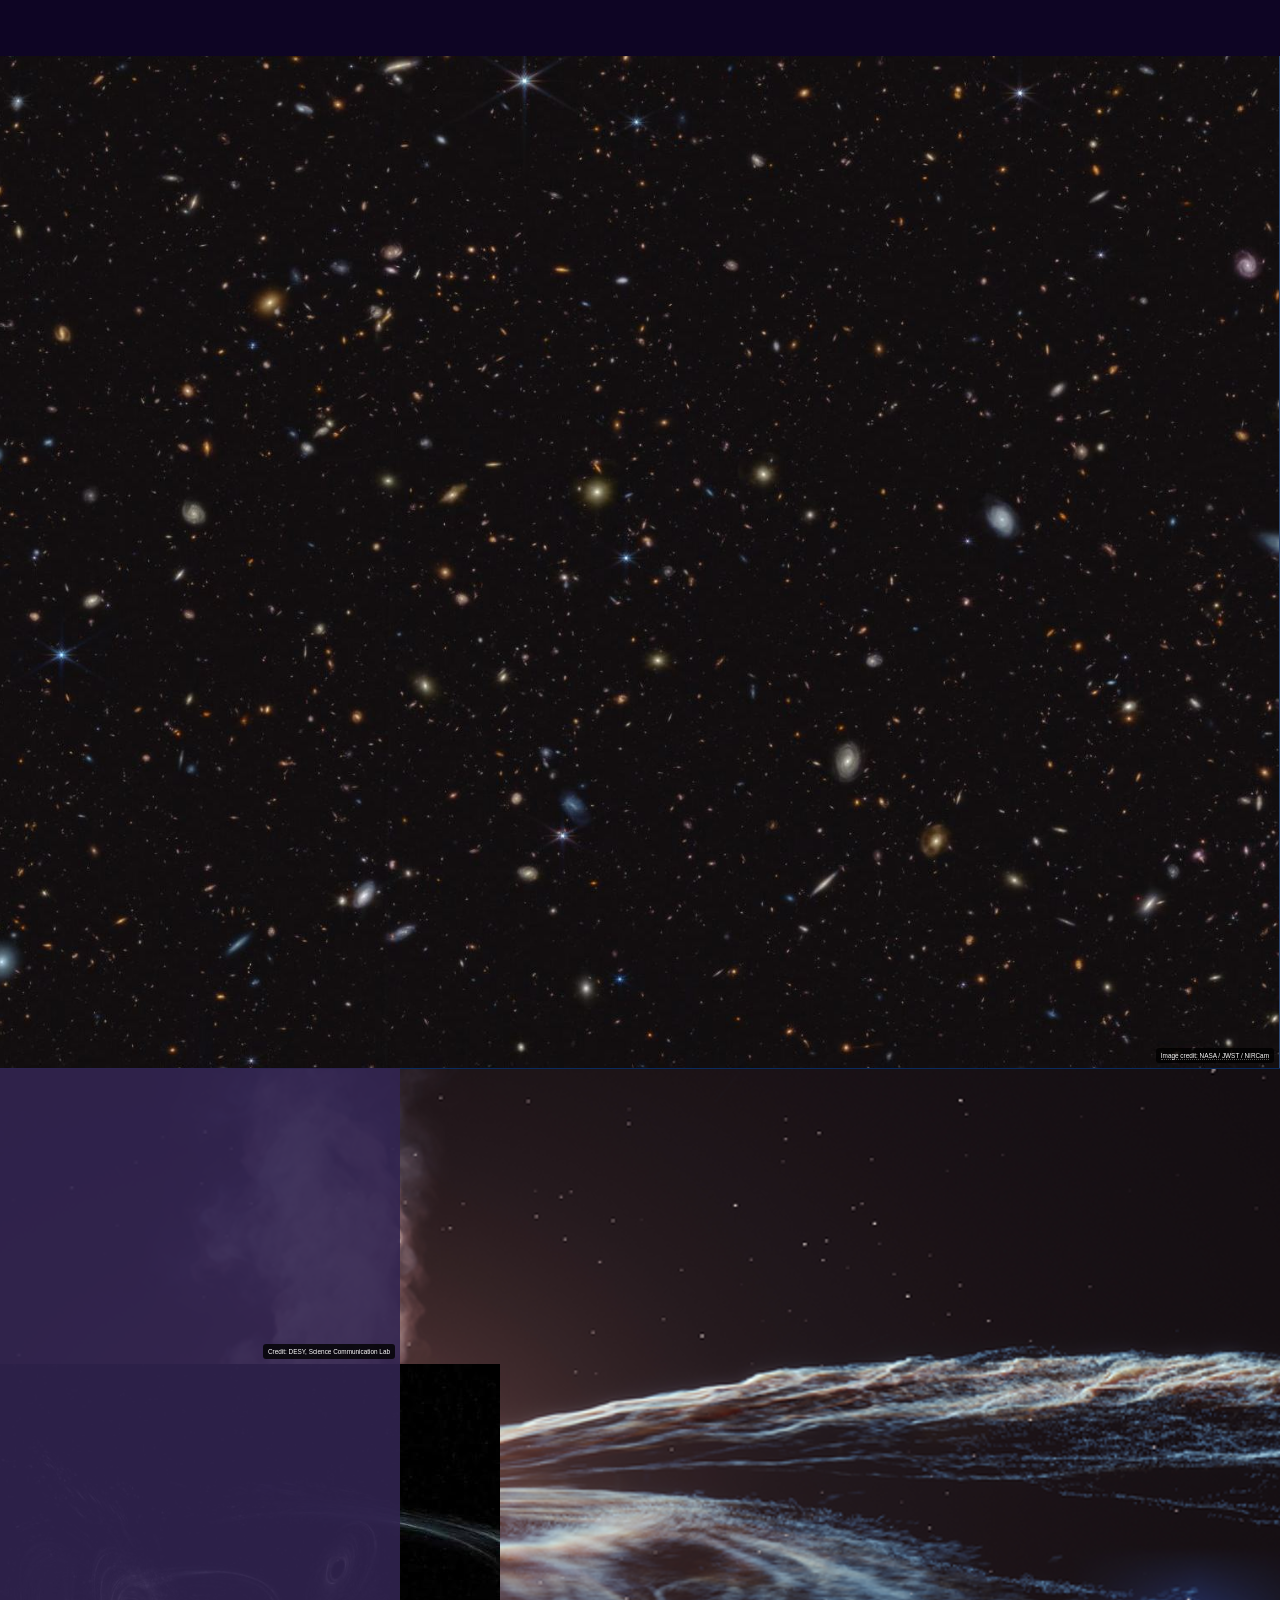
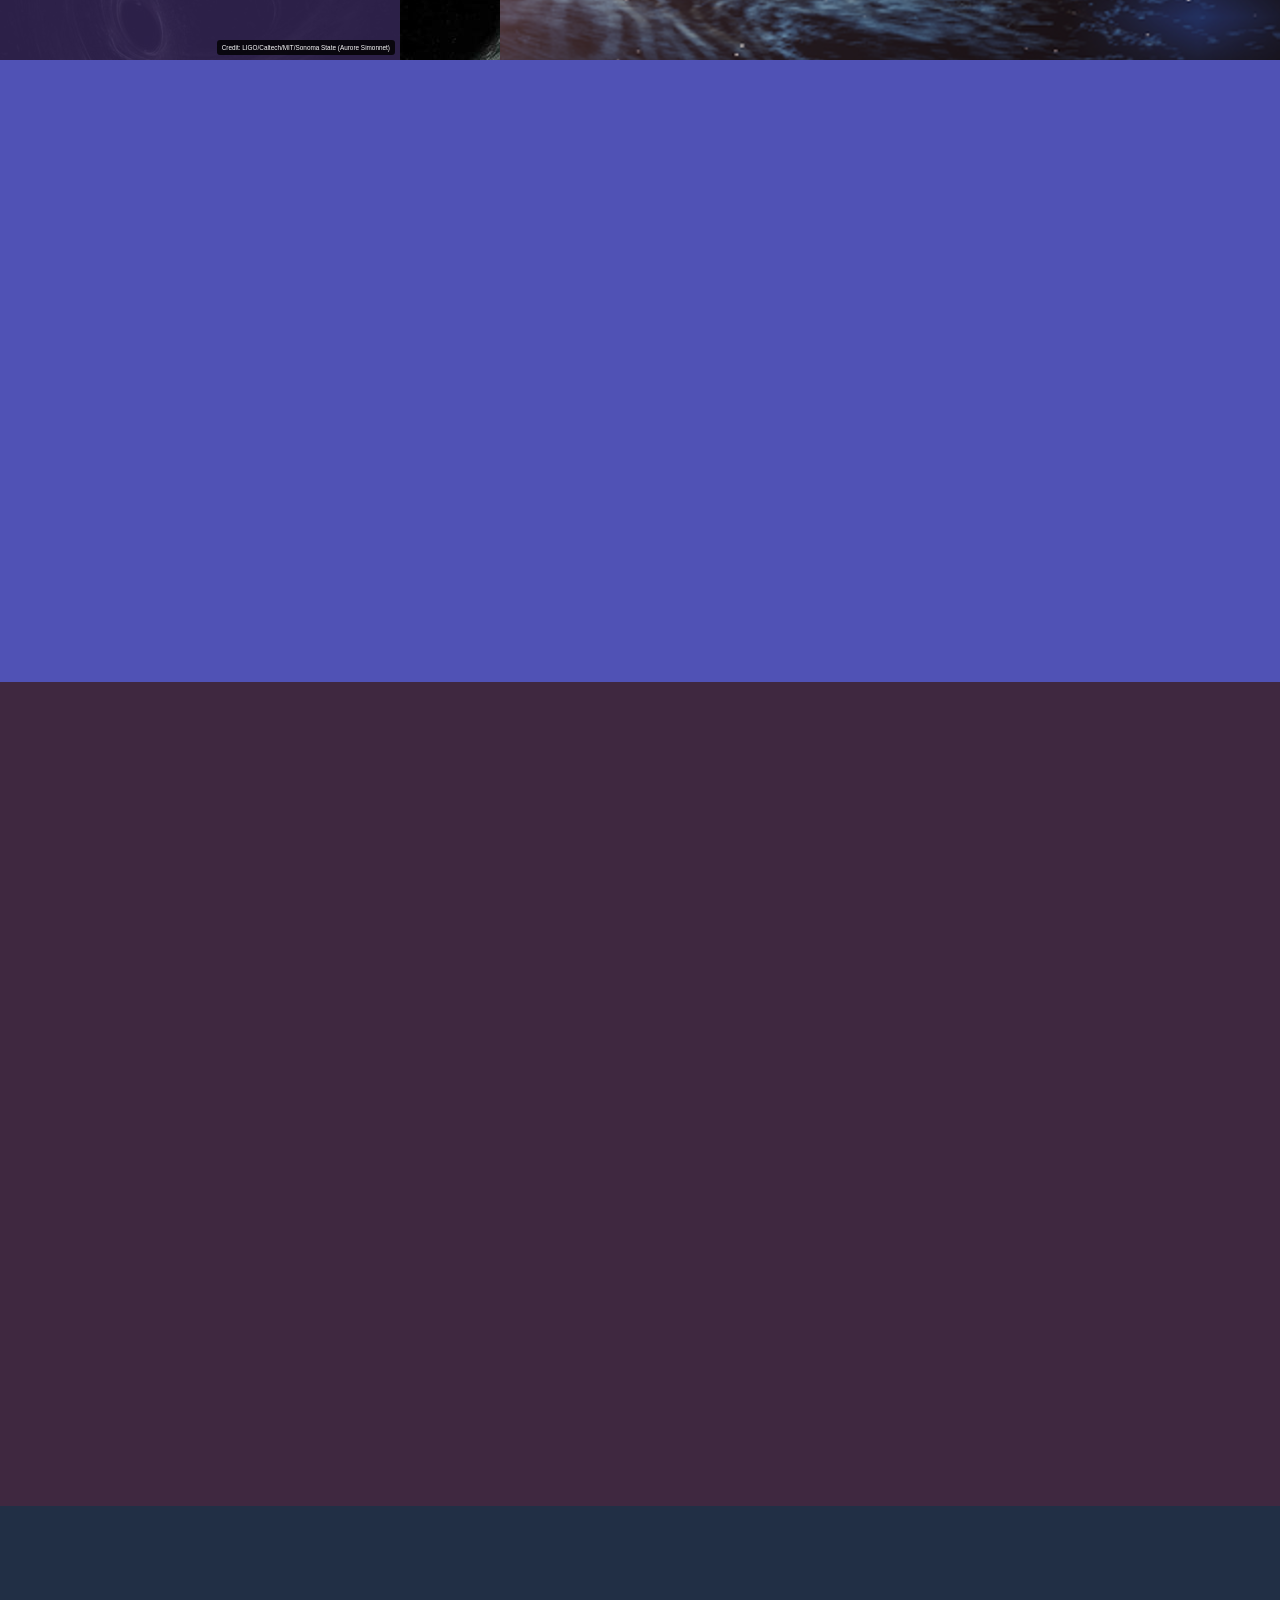
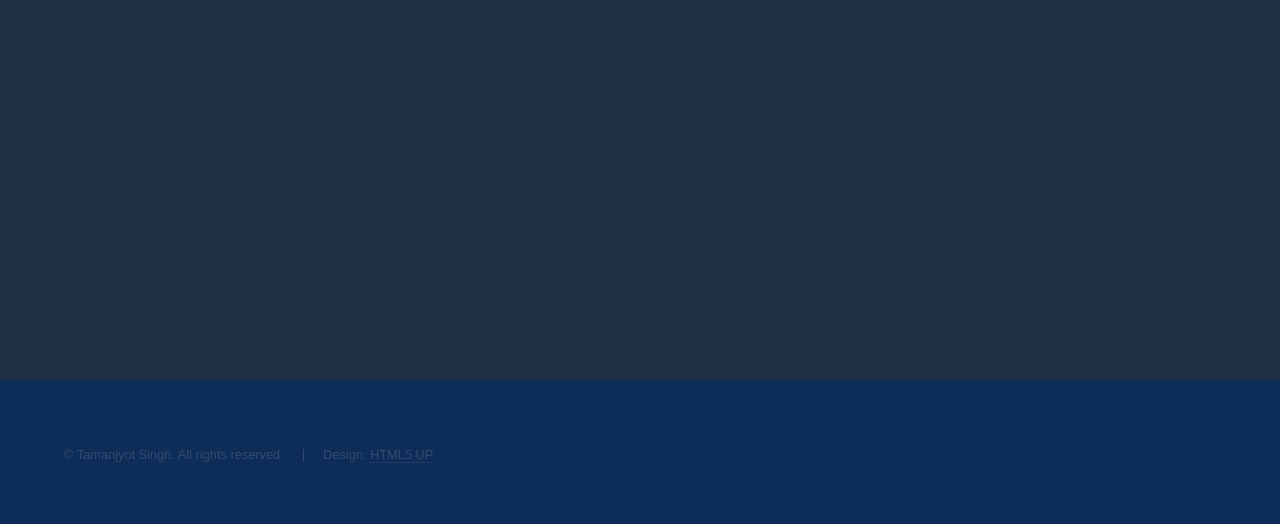
==== index.html @ 4a5d0640 "Added JHU info" ====
<!DOCTYPE HTML>
<!--
	Hyperspace by HTML5 UP
	html5up.net | @ajlkn
	Free for personal and commercial use under the CCA 3.0 license (html5up.net/license)
-->
<html>
	<head>
		<title>Tamanjyot Singh</title>
		<link rel="icon" href="images/logos/jwst_hourglass.jpg" type="image/x-icon">
		<meta charset="utf-8" />
		<meta name="viewport" content="width=device-width, initial-scale=1, user-scalable=no" />
		<meta name="keywords" content="Tamanjyot Singh, astrophysics, gravitational waves, black holes, precession, tidal disruption events, TDEs, CV, talks, contact" />
		<link rel="stylesheet" href="assets/css/main.css" />
		<noscript><link rel="stylesheet" href="assets/css/noscript.css" /></noscript>
	</head>
	<body class="is-preload">

		<!-- Sidebar -->
			<section id="sidebar">
				<div class="inner">
					<nav>
						<ul>
							<li><a href="#intro">Home</a></li>
							<li><a href="#one">Research</a></li>
							<li><a href="#two">CV</a></li>
							<li><a href="#three">Talks</a></li>
							<li><a href="#four">Contact</a></li>
						</ul>
					</nav>
				</div>
			</section>

		<!-- Wrapper -->
			<div id="wrapper">

				<!-- Intro -->
				<div class="split style1">
					<section id="intro" class="wrapper style1 fullscreen fade-up" style="flex: 1;">
						<div class="credit"><a href="https://science.nasa.gov/asset/webb/jwst-advanced-deep-extragalactic-survey-nircam-image/" target="_blank"> Image credit: NASA / JWST / NIRCam</a> </div>
						<div class="inner">
							<a href="#" class="image"><img src="images/profile/Profile_pic_1_OU.png" alt="Smiling face right here! :)" data-position="right" style="width: 250px;"/></a>
							<h1>Tamanjyot Singh</h1>
							<p align="justify">
								<br> 
								Hi! I am a postdoctoral fellow at the Johns Hopkins University working with Prof. Emanuele Berti. I graduated with a PhD in Physics from <a href="https://physics.utdallas.edu/">The University of Texas at Dallas</a>, where I worked with <a href="https://profiles.utdallas.edu/kesden"> Dr. Michael Kesden</a>.
								<br/>


								<br>
								My primary research interests lie in understanding the observational imprints of the spin of the black holes on various astrophysical phenomenas. I focussed on tidal disruption events by spinning supermassive black holes and precessional (and nutational) effects on gravitational wave signals from binary black holes in my graduate research.
								<br/>
								<br>
								<!-- I organize and host weekly meetings for the DFW astro journal club (a joint effort between UT Dallas, University of North Texas, and UT Arlington). We present/talk about our research interests and recent papers. Feel free to ask me about my research or the journal club, I would be happy to help! You can find my contact information below.--> 
								Interested in collaboration, outreach, or just chatting about black holes? Feel free to reach out! You can find my contact and research information below.
								<br />

								<br>
								When I am not working, I enjoy playing basketball, reading and writing punjabi poetry, and dancing (mostly bhangra!).
								<br />
							</p>
							<li><a href="#one" class="button scrolly">Learn more</a></li>
						</div>
					</section>
				</div>

				<!-- One -->
					<section id="one" class="wrapper style1 spotlights">
						<section>
							<a href="TDE_inc.html" class="image"><img src="images/TDEs/TDE_illus2.png" alt="Star getting disrupted by a SMBH right here! :)" data-position="top center" />
								<div style="position: absolute; bottom: 5px; right: 5px; background: rgba(0,0,0,0.8); color: white; padding: 2px 5px; font-size: 0.4em; border-radius: 3px;">
                                    Credit: DESY, Science Communication Lab
                                </div>
							</a>
							<div class="content">
								<div class="inner">
									<h2>Tidal disruption events</h2>
									<p align="justify"> Spin and inclination effects on tidal disruption of a star by a supermassive black hole.</p>
									<ul class="actions">
										<li><a href="TDE_inc.html" class="button">Learn more</a></li>
									</ul>
								</div>
							</div>
						</section>
						<section>
							<a href="Precession_GWs.html" class="image"><img src="images/BBHs/BBH_Dance_1.jpg" alt="Precession of binary black holes: A dance! :)" data-position="center center" />
							<div style="position: absolute; bottom: 5px; right: 5px; background: rgba(0,0,0,0.8); color: white; padding: 2px 5px; font-size: 0.4em; border-radius: 3px;">
									Credit: LIGO/Caltech/MIT/Sonoma State (Aurore Simonnet)
								</div>
							</a>
							<div class="content">
								<div class="inner">
									<h2>Spin precession in gravitational waves</h2>
									<p align="justify"> Effects of spin dynamics of the binary on gravitational wave signals that are observed by the LVK network.</p>
									<ul class="actions">
										<li><a href="Precession_GWs.html" class="button">Learn more</a></li>
									</ul>
								</div>
							</div>
						</section>
						<!--
						<section>
							<a href="#" class="image"><img src="images/EMRIs/LISA_EMRIs.jpg" alt="Smiling face right here! :)" data-position="25% 25%" /></a>
							<div class="content">
								<div class="inner">
									<h2>Extreme mass ratio inspirals (EMRIs)</h2>
									<p align="justify">Spin, inclination, and eccentricity interplay on the GW signals from a stellar mass compact object inspiralling towards a supermassive black hole. </p>
									<ul class="actions">
										<li><a href="EMRIs.html" class="button">Learn more</a></li>
									</ul>
								</div>
							</div>
						</section>
						-->
					</section>

				<!-- Two -->
					<section id="two" class="wrapper style2 fade-up">
						<div class="inner">
							<div class="style4">
								<section>
									<ul class="contact">	
										<li>
										<a href="doc/taman_CV.pdf"> <b>Latest Curriculum Vitae</b></a>
										</li>
										<br>
										<h2>Publications</h2> (Find the list on <a href="https://arxiv.org/search/gr-qc?query=Singh%2C+Tamanjyot&searchtype=author&abstracts=hide&order=-announced_date_first&size=50">arXiv</a>, <a href="https://inspirehep.net/authors/2967332">Inspire-HEP</a>, and <a href="https://ui.adsabs.harvard.edu/public-libraries/3-h9-DlcQDiNOspCrDKolg">ADS</a>.)
										<li>
											<h3>Published:</h3>
											<b>Tamanjyot Singh </b> and M. Kesden
											<p class="paper-ref">
												<a href="https://journals.aps.org/prd/abstract/10.1103/PhysRevD.109.043016" 
												target="_blank">
												"Distribution of orbital inclinations for tidal disruption events by Kerr black holes". PRD (2024, February)</a>
											</p>
										</li>

										<li>
											<h3>Submitted:</h3> T. N. Nguyen-Vo,
											<b>Tamanjyot Singh</b>, B. McCallip, M. Kesden, and L. King
											<p class="paper-ref">
												<a href="https://arxiv.org/abs/2609.06347" 
												target="_blank">
												"Distinguishing lensing and precessional modulation in binary black-hole inspiral waveforms". Submitted to PRD (2026, September)</a>
											</p>

											<b>Tamanjyot Singh</b>, E. Stoikos, S. Ali, N. Steinle, M. Kesden, and L. King
											<p class="paper-ref">
												<a href="https://arxiv.org/abs/2509.10628" 
												target="_blank">
												"Detecting regular precession using a new gravitational waveform model directly parameterized by both precession amplitude and frequency". Submitted to PRD (2025, September)</a>
											</p>
										</li>
									</ul>
								</section>
							</div>
							
						</div>
					</section>

				<!-- Three -->
					<section id="three" class="wrapper style3 fade-up">
						<div class="inner">
							<h2>Talks</h2>
							<p align="justify"> Here are a few presentations from some of the talks I have given at conferences.
								<div class="features">
									<section style="padding-left: 40px;">
										<h3>ICGC 2023, IIT Guwahati, India</h3>
										<p align="justify"> <ul class="contact">	
											<li>I attended this conference while visiting family in India. Here are the slides for the talk: <a href="presentations/TDEs ICGC 2023.pptx">"Inclination distributions in tidal disruption events by spinning supermassive black holes"</a>. </li> </ul>
										</p>
									</section>
									<section style="padding-left: 40px;">
										<h3>APS April Meeting 2024, Sacramento, CA</h3>
										<p align="justify"> <ul class="contact">	
											<li> This was my first APS april meeting presentation. Slides are attached here: <a href="presentations/Precession in GWs-APS.pptx">"Gravitational wave signals from precessing binary black hole inspirals"</a>. </li> </ul>
										</p>
									</section>
									<section style="padding-left: 40px;">
										<h3>APS Global Physics Summit 2025, Anaheim, CA</h3>
										<p align="justify"> <ul class="contact">	
											<li> The slides from my second APS talk can be downloaded by clicking on the title of the talk: <a href="presentations/APS_GP_Spring25.pptx">"Gravitational wave signals from precessing and nutating binary black holes"</a>. </li> </ul>
										</p>
									</section>
									<section style="padding-left: 40px;">
										<h3>APS Global Physics Summit 2026, Denver, CO</h3>
										<p align="justify"> <ul class="contact">	
											<li>Rounding out with 4th project of my dissertation: Lensing vs Precession in GW signals. I presented this work at the APS global physics summit on March, 18, 2026. Here are the slides for the talk: <a href="presentations/APS_GPS_LvP_taman.pptx">"Can we distinguish lensing and precession effects in gravitational wave signals?"</a>. </li> </ul>
										</p>
									</section>

							</p>
						</div>
						More can be requested by contacting me directly.
					</section>

				<!-- Four -->
					<section id="four" class="wrapper style4 fade-up">
						<div class="inner">
							<h2>Contact</h2>
							<div class="split style1">
								<section style="flex: 1;">
									<ul class="contact">

										<li>
										</li>
										<li>
											<h3>Email</h3>
											<a href="mailto:tamanjyot@utdallas.edu">tamanjyot@utdallas.edu</a>
										</li>
										<li>
											<h3>Address</h3>
											<span>800 W. Campbell Rd<br />
											Richardson, TX 75252<br />
											</span>
										</li>
										<li>
											<h3>Socials</h3>
											<ul class="icons">
												<li><a href="https://www.linkedin.com/in/tamanjyot/" class="icon brands fa-linkedin-in"><span class="label">LinkedIn</span></a></li>
												<li><a href="https://github.com/singhtaman/" class="icon brands fa-github"><span class="label">GitHub</span></a></li>
												<li><a href="https://x.com/taman_astro" class="icon brands fa-twitter"><span class="label">Twitter</span></a></li>
											</ul>
										</li>
									</ul>
								</section>
								
							</div>
						</div>
					</section>
			</div>

		<!-- Footer -->
			<footer id="footer" class="wrapper style1-alt">
				<div class="inner">
					<ul class="menu">
						<li>&copy; Tamanjyot Singh. All rights reserved.</li><li>Design: <a href="http://html5up.net">HTML5 UP</a></li>
					</ul>
				</div>
			</footer>

		<!-- Scripts -->
			<script src="assets/js/jquery.min.js"></script>
			<script src="assets/js/jquery.scrollex.min.js"></script>
			<script src="assets/js/jquery.scrolly.min.js"></script>
			<script src="assets/js/browser.min.js"></script>
			<script src="assets/js/breakpoints.min.js"></script>
			<script src="assets/js/util.js"></script>
			<script src="assets/js/main.js"></script>

	</body>
</html>
---- assets/css/main.css ----
@import url(fontawesome-all.min.css);

/*
	Hyperspace by HTML5 UP
	html5up.net | @ajlkn
	Free for personal and commercial use under the CCA 3.0 license (html5up.net/license)
*/

html, body, div, span, applet, object,
iframe, h1, h2, h3, h4, h5, h6, p, blockquote,
pre, a, abbr, acronym, address, big, cite,
code, del, dfn, em, img, ins, kbd, q, s, samp,
small, strike, strong, sub, sup, tt, var, b,
u, i, center, dl, dt, dd, ol, ul, li, fieldset,
form, label, legend, table, caption, tbody,
tfoot, thead, tr, th, td, article, aside,
canvas, details, embed, figure, figcaption,
footer, header, hgroup, menu, nav, output, ruby,
section, summary, time, mark, audio, video {
	margin: 0;
	padding: 0;
	border: 0;
	font-size: 100%;
	font: inherit;
	vertical-align: baseline;}

article, aside, details, figcaption, figure,
footer, header, hgroup, menu, nav, section {
	display: block;}

body {
	line-height: 1;
}

ol, ul {
	list-style: none;
}

blockquote, q {
	quotes: none;
}

	blockquote:before, blockquote:after, q:before, q:after {
		content: '';
		content: none;
	}

table {
	border-collapse: collapse;
	border-spacing: 0;
}

body {
	-webkit-text-size-adjust: none;
}

mark {
	background-color: transparent;
	color: inherit;
}

input::-moz-focus-inner {
	border: 0;
	padding: 0;
}

input, select, textarea {
	-moz-appearance: none;
	-webkit-appearance: none;
	-ms-appearance: none;
	appearance: none;
}

/* Basic */

	@-ms-viewport {
		width: device-width;
	}

	body {
		-ms-overflow-style: scrollbar;
	}

	@media screen and (max-width: 480px) {

		html, body {
			min-width: 320px;
		}

	}

	html {
		box-sizing: border-box;
	}

	*, *:before, *:after {
		box-sizing: inherit;
	}

	body {
		background: #312450;
	}

		body.is-preload *, body.is-preload *:before, body.is-preload *:after {
			-moz-animation: none !important;
			-webkit-animation: none !important;
			-ms-animation: none !important;
			animation: none !important;
			-moz-transition: none !important;
			-webkit-transition: none !important;
			-ms-transition: none !important;
			transition: none !important;
		}

/* Type */

	body, input, select, textarea {
		color: rgba(255, 255, 255, 0.55);
		font-family: Arial, Helvetica, sans-serif;
		font-size: 16.5pt;
		font-weight: normal;
		line-height: 1.75;
	}

		@media screen and (max-width: 1680px) {

			body, input, select, textarea {
				font-size: 13pt;
			}

		}

		@media screen and (max-width: 1280px) {

			body, input, select, textarea {
				font-size: 12pt;
			}

		}

		@media screen and (max-width: 360px) {

			body, input, select, textarea {
				font-size: 11pt;
			}

		}

	a {
		-moz-transition: color 0.2s ease, border-bottom-color 0.2s ease;
		-webkit-transition: color 0.2s ease, border-bottom-color 0.2s ease;
		-ms-transition: color 0.2s ease, border-bottom-color 0.2s ease;
		transition: color 0.2s ease, border-bottom-color 0.2s ease;
		border-bottom: dotted 1px rgba(255, 255, 255, 0.35);
		color: inherit;
		text-decoration: none;
	}

		a:hover {
			border-bottom-color: transparent;
			color: #ffffff;
		}

	strong, b {
		color: #ffffff;
		font-weight: bold;
	}

	em, i {
		font-style: italic;
	}

	p {
		margin: 0 0 2em 0;
	}

	h1, h2, h3, h4, h5, h6 {
		color: #ffffff;
		font-weight: bold;
		line-height: 1.5;
		margin: 0 0 0.5em 0;
	}

		h1 a, h2 a, h3 a, h4 a, h5 a, h6 a {
			color: inherit;
			text-decoration: none;
		}

	h1 {
		font-size: 2.75em;
	}

		h1.major {
			margin: 0 0 1.3em 0;
			position: relative;
			padding-bottom: 0.35em;
		}

			h1.major:after {
				background-image: -moz-linear-gradient(to right, #0c0321, #67edf0);
				background-image: -webkit-linear-gradient(to right, #5e42a6, #67edf0);
				background-image: -ms-linear-gradient(to right, #5e42a6, #67edf0);
				background-image: linear-gradient(to right, #5e42a6, #67edf0);
				-moz-transition: max-width 0.2s ease;
				-webkit-transition: max-width 0.2s ease;
				-ms-transition: max-width 0.2s ease;
				transition: max-width 0.2s ease;
				border-radius: 0.2em;
				bottom: 0;
				content: '';
				height: 0.05em;
				position: absolute;
				right: 0;
				width: 100%;
			}

	h2 {
		font-size: 1.75em;
	}

	h3 {
		font-size: 1.1em;
	}

	h4 {
		font-size: 1em;
	}

	h5 {
		font-size: 0.8em;
	}

	h6 {
		font-size: 0.6em;
	}

	@media screen and (max-width: 736px) {

		h1 {
			font-size: 2em;
		}

		h2 {
			font-size: 1.25em;
		}

		h3 {
			font-size: 1em;
		}

		h4 {
			font-size: 0.8em;
		}

		h5 {
			font-size: 0.6em;
		}

		h6 {
			font-size: 0.6em;
		}

	}

	sub {
		font-size: 0.8em;
		position: relative;
		top: 0.5em;
	}

	sup {
		font-size: 0.8em;
		position: relative;
		top: -0.5em;
	}

	blockquote {
		border-left: solid 4px rgba(255, 255, 255, 0.15);
		font-style: italic;
		margin: 0 0 2em 0;
		padding: 0.5em 0 0.5em 2em;
	}

	code {
		background: rgba(255, 255, 255, 0.05);
		border-radius: 0.25em;
		border: solid 1px rgba(255, 255, 255, 0.15);
		font-family: "Courier New", monospace;
		font-size: 0.9em;
		margin: 0 0.25em;
		padding: 0.25em 0.65em;
	}

	pre {
		-webkit-overflow-scrolling: touch;
		font-family: "Courier New", monospace;
		font-size: 0.9em;
		margin: 0 0 2em 0;
	}

		pre code {
			display: block;
			line-height: 1.75em;
			padding: 1em 1.5em;
			overflow-x: auto;
		}

	hr {
		border: 0;
		border-bottom: solid 1px rgba(255, 255, 255, 0.15);
		margin: 2em 0;
	}

		hr.major {
			margin: 3em 0;
		}

	.align-left {
		text-align: left;
	}

	.align-center {
		text-align: center;
	}

	.align-right {
		text-align: right;
	}

/* Row */

	.row {
		display: flex;
		flex-wrap: wrap;
		box-sizing: border-box;
		align-items: stretch;
	}

		.row > * {
			box-sizing: border-box;
		}

		.row.gtr-uniform > * > :last-child {
			margin-bottom: 0;
		}

		.row.aln-left {
			justify-content: flex-start;
		}

		.row.aln-center {
			justify-content: center;
		}

		.row.aln-right {
			justify-content: flex-end;
		}

		.row.aln-top {
			align-items: flex-start;
		}

		.row.aln-middle {
			align-items: center;
		}

		.row.aln-bottom {
			align-items: flex-end;
		}

		.row > .imp {
			order: -1;
		}

		.row > .col-1 {
			width: 8.33333%;
		}

		.row > .off-1 {
			margin-left: 8.33333%;
		}

		.row > .col-2 {
			width: 16.66667%;
		}

		.row > .off-2 {
			margin-left: 16.66667%;
		}

		.row > .col-3 {
			width: 25%;
		}

		.row > .off-3 {
			margin-left: 25%;
		}

		.row > .col-4 {
			width: 33.33333%;
		}

		.row > .off-4 {
			margin-left: 33.33333%;
		}

		.row > .col-5 {
			width: 41.66667%;
		}

		.row > .off-5 {
			margin-left: 41.66667%;
		}

		.row > .col-6 {
			width: 50%;
		}

		.row > .off-6 {
			margin-left: 50%;
		}

		.row > .col-7 {
			width: 58.33333%;
		}

		.row > .off-7 {
			margin-left: 58.33333%;
		}

		.row > .col-8 {
			width: 66.66667%;
		}

		.row > .off-8 {
			margin-left: 66.66667%;
		}

		.row > .col-9 {
			width: 75%;
		}

		.row > .off-9 {
			margin-left: 75%;
		}

		.row > .col-10 {
			width: 83.33333%;
		}

		.row > .off-10 {
			margin-left: 83.33333%;
		}

		.row > .col-11 {
			width: 91.66667%;
		}

		.row > .off-11 {
			margin-left: 91.66667%;
		}

		.row > .col-12 {
			width: 100%;
		}

		.row > .off-12 {
			margin-left: 100%;
		}

		.row.gtr-0 {
			margin-top: 0;
			margin-left: 0em;
		}

			.row.gtr-0 > * {
				padding: 0 0 0 0em;
			}

			.row.gtr-0.gtr-uniform {
				margin-top: 0em;
			}

				.row.gtr-0.gtr-uniform > * {
					padding-top: 0em;
				}

		.row.gtr-25 {
			margin-top: 0;
			margin-left: -0.375em;
		}

			.row.gtr-25 > * {
				padding: 0 0 0 0.375em;
			}

			.row.gtr-25.gtr-uniform {
				margin-top: -0.375em;
			}

				.row.gtr-25.gtr-uniform > * {
					padding-top: 0.375em;
				}

		.row.gtr-50 {
			margin-top: 0;
			margin-left: -0.75em;
		}

			.row.gtr-50 > * {
				padding: 0 0 0 0.75em;
			}

			.row.gtr-50.gtr-uniform {
				margin-top: -0.75em;
			}

				.row.gtr-50.gtr-uniform > * {
					padding-top: 0.75em;
				}

		.row {
			margin-top: 0;
			margin-left: -1.5em;
		}

			.row > * {
				padding: 0 0 0 1.5em;
			}

			.row.gtr-uniform {
				margin-top: -1.5em;
			}

				.row.gtr-uniform > * {
					padding-top: 1.5em;
				}

		.row.gtr-150 {
			margin-top: 0;
			margin-left: -2.25em;
		}

			.row.gtr-150 > * {
				padding: 0 0 0 2.25em;
			}

			.row.gtr-150.gtr-uniform {
				margin-top: -2.25em;
			}

				.row.gtr-150.gtr-uniform > * {
					padding-top: 2.25em;
				}

		.row.gtr-200 {
			margin-top: 0;
			margin-left: -3em;
		}

			.row.gtr-200 > * {
				padding: 0 0 0 3em;
			}

			.row.gtr-200.gtr-uniform {
				margin-top: -3em;
			}

				.row.gtr-200.gtr-uniform > * {
					padding-top: 3em;
				}

		@media screen and (max-width: 1680px) {

			.row {
				display: flex;
				flex-wrap: wrap;
				box-sizing: border-box;
				align-items: stretch;
			}

				.row > * {
					box-sizing: border-box;
				}

				.row.gtr-uniform > * > :last-child {
					margin-bottom: 0;
				}

				.row.aln-left {
					justify-content: flex-start;
				}

				.row.aln-center {
					justify-content: center;
				}

				.row.aln-right {
					justify-content: flex-end;
				}

				.row.aln-top {
					align-items: flex-start;
				}

				.row.aln-middle {
					align-items: center;
				}

				.row.aln-bottom {
					align-items: flex-end;
				}

				.row > .imp-xlarge {
					order: -1;
				}

				.row > .col-1-xlarge {
					width: 8.33333%;
				}

				.row > .off-1-xlarge {
					margin-left: 8.33333%;
				}

				.row > .col-2-xlarge {
					width: 16.66667%;
				}

				.row > .off-2-xlarge {
					margin-left: 16.66667%;
				}

				.row > .col-3-xlarge {
					width: 25%;
				}

				.row > .off-3-xlarge {
					margin-left: 25%;
				}

				.row > .col-4-xlarge {
					width: 33.33333%;
				}

				.row > .off-4-xlarge {
					margin-left: 33.33333%;
				}

				.row > .col-5-xlarge {
					width: 41.66667%;
				}

				.row > .off-5-xlarge {
					margin-left: 41.66667%;
				}

				.row > .col-6-xlarge {
					width: 50%;
				}

				.row > .off-6-xlarge {
					margin-left: 50%;
				}

				.row > .col-7-xlarge {
					width: 58.33333%;
				}

				.row > .off-7-xlarge {
					margin-left: 58.33333%;
				}

				.row > .col-8-xlarge {
					width: 66.66667%;
				}

				.row > .off-8-xlarge {
					margin-left: 66.66667%;
				}

				.row > .col-9-xlarge {
					width: 75%;
				}

				.row > .off-9-xlarge {
					margin-left: 75%;
				}

				.row > .col-10-xlarge {
					width: 83.33333%;
				}

				.row > .off-10-xlarge {
					margin-left: 83.33333%;
				}

				.row > .col-11-xlarge {
					width: 91.66667%;
				}

				.row > .off-11-xlarge {
					margin-left: 91.66667%;
				}

				.row > .col-12-xlarge {
					width: 100%;
				}

				.row > .off-12-xlarge {
					margin-left: 100%;
				}

				.row.gtr-0 {
					margin-top: 0;
					margin-left: 0em;
				}

					.row.gtr-0 > * {
						padding: 0 0 0 0em;
					}

					.row.gtr-0.gtr-uniform {
						margin-top: 0em;
					}

						.row.gtr-0.gtr-uniform > * {
							padding-top: 0em;
						}

				.row.gtr-25 {
					margin-top: 0;
					margin-left: -0.375em;
				}

					.row.gtr-25 > * {
						padding: 0 0 0 0.375em;
					}

					.row.gtr-25.gtr-uniform {
						margin-top: -0.375em;
					}

						.row.gtr-25.gtr-uniform > * {
							padding-top: 0.375em;
						}

				.row.gtr-50 {
					margin-top: 0;
					margin-left: -0.75em;
				}

					.row.gtr-50 > * {
						padding: 0 0 0 0.75em;
					}

					.row.gtr-50.gtr-uniform {
						margin-top: -0.75em;
					}

						.row.gtr-50.gtr-uniform > * {
							padding-top: 0.75em;
						}

				.row {
					margin-top: 0;
					margin-left: -1.5em;
				}

					.row > * {
						padding: 0 0 0 1.5em;
					}

					.row.gtr-uniform {
						margin-top: -1.5em;
					}

						.row.gtr-uniform > * {
							padding-top: 1.5em;
						}

				.row.gtr-150 {
					margin-top: 0;
					margin-left: -2.25em;
				}

					.row.gtr-150 > * {
						padding: 0 0 0 2.25em;
					}

					.row.gtr-150.gtr-uniform {
						margin-top: -2.25em;
					}

						.row.gtr-150.gtr-uniform > * {
							padding-top: 2.25em;
						}

				.row.gtr-200 {
					margin-top: 0;
					margin-left: -3em;
				}

					.row.gtr-200 > * {
						padding: 0 0 0 3em;
					}

					.row.gtr-200.gtr-uniform {
						margin-top: -3em;
					}

						.row.gtr-200.gtr-uniform > * {
							padding-top: 3em;
						}

		}

		@media screen and (max-width: 1280px) {

			.row {
				display: flex;
				flex-wrap: wrap;
				box-sizing: border-box;
				align-items: stretch;
			}

				.row > * {
					box-sizing: border-box;
				}

				.row.gtr-uniform > * > :last-child {
					margin-bottom: 0;
				}

				.row.aln-left {
					justify-content: flex-start;
				}

				.row.aln-center {
					justify-content: center;
				}

				.row.aln-right {
					justify-content: flex-end;
				}

				.row.aln-top {
					align-items: flex-start;
				}

				.row.aln-middle {
					align-items: center;
				}

				.row.aln-bottom {
					align-items: flex-end;
				}

				.row > .imp-large {
					order: -1;
				}

				.row > .col-1-large {
					width: 8.33333%;
				}

				.row > .off-1-large {
					margin-left: 8.33333%;
				}

				.row > .col-2-large {
					width: 16.66667%;
				}

				.row > .off-2-large {
					margin-left: 16.66667%;
				}

				.row > .col-3-large {
					width: 25%;
				}

				.row > .off-3-large {
					margin-left: 25%;
				}

				.row > .col-4-large {
					width: 33.33333%;
				}

				.row > .off-4-large {
					margin-left: 33.33333%;
				}

				.row > .col-5-large {
					width: 41.66667%;
				}

				.row > .off-5-large {
					margin-left: 41.66667%;
				}

				.row > .col-6-large {
					width: 50%;
				}

				.row > .off-6-large {
					margin-left: 50%;
				}

				.row > .col-7-large {
					width: 58.33333%;
				}

				.row > .off-7-large {
					margin-left: 58.33333%;
				}

				.row > .col-8-large {
					width: 66.66667%;
				}

				.row > .off-8-large {
					margin-left: 66.66667%;
				}

				.row > .col-9-large {
					width: 75%;
				}

				.row > .off-9-large {
					margin-left: 75%;
				}

				.row > .col-10-large {
					width: 83.33333%;
				}

				.row > .off-10-large {
					margin-left: 83.33333%;
				}

				.row > .col-11-large {
					width: 91.66667%;
				}

				.row > .off-11-large {
					margin-left: 91.66667%;
				}

				.row > .col-12-large {
					width: 100%;
				}

				.row > .off-12-large {
					margin-left: 100%;
				}

				.row.gtr-0 {
					margin-top: 0;
					margin-left: 0em;
				}

					.row.gtr-0 > * {
						padding: 0 0 0 0em;
					}

					.row.gtr-0.gtr-uniform {
						margin-top: 0em;
					}

						.row.gtr-0.gtr-uniform > * {
							padding-top: 0em;
						}

				.row.gtr-25 {
					margin-top: 0;
					margin-left: -0.375em;
				}

					.row.gtr-25 > * {
						padding: 0 0 0 0.375em;
					}

					.row.gtr-25.gtr-uniform {
						margin-top: -0.375em;
					}

						.row.gtr-25.gtr-uniform > * {
							padding-top: 0.375em;
						}

				.row.gtr-50 {
					margin-top: 0;
					margin-left: -0.75em;
				}

					.row.gtr-50 > * {
						padding: 0 0 0 0.75em;
					}

					.row.gtr-50.gtr-uniform {
						margin-top: -0.75em;
					}

						.row.gtr-50.gtr-uniform > * {
							padding-top: 0.75em;
						}

				.row {
					margin-top: 0;
					margin-left: -1.5em;
				}

					.row > * {
						padding: 0 0 0 1.5em;
					}

					.row.gtr-uniform {
						margin-top: -1.5em;
					}

						.row.gtr-uniform > * {
							padding-top: 1.5em;
						}

				.row.gtr-150 {
					margin-top: 0;
					margin-left: -2.25em;
				}

					.row.gtr-150 > * {
						padding: 0 0 0 2.25em;
					}

					.row.gtr-150.gtr-uniform {
						margin-top: -2.25em;
					}

						.row.gtr-150.gtr-uniform > * {
							padding-top: 2.25em;
						}

				.row.gtr-200 {
					margin-top: 0;
					margin-left: -3em;
				}

					.row.gtr-200 > * {
						padding: 0 0 0 3em;
					}

					.row.gtr-200.gtr-uniform {
						margin-top: -3em;
					}

						.row.gtr-200.gtr-uniform > * {
							padding-top: 3em;
						}

		}

		@media screen and (max-width: 980px) {

			.row {
				display: flex;
				flex-wrap: wrap;
				box-sizing: border-box;
				align-items: stretch;
			}

				.row > * {
					box-sizing: border-box;
				}

				.row.gtr-uniform > * > :last-child {
					margin-bottom: 0;
				}

				.row.aln-left {
					justify-content: flex-start;
				}

				.row.aln-center {
					justify-content: center;
				}

				.row.aln-right {
					justify-content: flex-end;
				}

				.row.aln-top {
					align-items: flex-start;
				}

				.row.aln-middle {
					align-items: center;
				}

				.row.aln-bottom {
					align-items: flex-end;
				}

				.row > .imp-medium {
					order: -1;
				}

				.row > .col-1-medium {
					width: 8.33333%;
				}

				.row > .off-1-medium {
					margin-left: 8.33333%;
				}

				.row > .col-2-medium {
					width: 16.66667%;
				}

				.row > .off-2-medium {
					margin-left: 16.66667%;
				}

				.row > .col-3-medium {
					width: 25%;
				}

				.row > .off-3-medium {
					margin-left: 25%;
				}

				.row > .col-4-medium {
					width: 33.33333%;
				}

				.row > .off-4-medium {
					margin-left: 33.33333%;
				}

				.row > .col-5-medium {
					width: 41.66667%;
				}

				.row > .off-5-medium {
					margin-left: 41.66667%;
				}

				.row > .col-6-medium {
					width: 50%;
				}

				.row > .off-6-medium {
					margin-left: 50%;
				}

				.row > .col-7-medium {
					width: 58.33333%;
				}

				.row > .off-7-medium {
					margin-left: 58.33333%;
				}

				.row > .col-8-medium {
					width: 66.66667%;
				}

				.row > .off-8-medium {
					margin-left: 66.66667%;
				}

				.row > .col-9-medium {
					width: 75%;
				}

				.row > .off-9-medium {
					margin-left: 75%;
				}

				.row > .col-10-medium {
					width: 83.33333%;
				}

				.row > .off-10-medium {
					margin-left: 83.33333%;
				}

				.row > .col-11-medium {
					width: 91.66667%;
				}

				.row > .off-11-medium {
					margin-left: 91.66667%;
				}

				.row > .col-12-medium {
					width: 100%;
				}

				.row > .off-12-medium {
					margin-left: 100%;
				}

				.row.gtr-0 {
					margin-top: 0;
					margin-left: 0em;
				}

					.row.gtr-0 > * {
						padding: 0 0 0 0em;
					}

					.row.gtr-0.gtr-uniform {
						margin-top: 0em;
					}

						.row.gtr-0.gtr-uniform > * {
							padding-top: 0em;
						}

				.row.gtr-25 {
					margin-top: 0;
					margin-left: -0.375em;
				}

					.row.gtr-25 > * {
						padding: 0 0 0 0.375em;
					}

					.row.gtr-25.gtr-uniform {
						margin-top: -0.375em;
					}

						.row.gtr-25.gtr-uniform > * {
							padding-top: 0.375em;
						}

				.row.gtr-50 {
					margin-top: 0;
					margin-left: -0.75em;
				}

					.row.gtr-50 > * {
						padding: 0 0 0 0.75em;
					}

					.row.gtr-50.gtr-uniform {
						margin-top: -0.75em;
					}

						.row.gtr-50.gtr-uniform > * {
							padding-top: 0.75em;
						}

				.row {
					margin-top: 0;
					margin-left: -1.5em;
				}

					.row > * {
						padding: 0 0 0 1.5em;
					}

					.row.gtr-uniform {
						margin-top: -1.5em;
					}

						.row.gtr-uniform > * {
							padding-top: 1.5em;
						}

				.row.gtr-150 {
					margin-top: 0;
					margin-left: -2.25em;
				}

					.row.gtr-150 > * {
						padding: 0 0 0 2.25em;
					}

					.row.gtr-150.gtr-uniform {
						margin-top: -2.25em;
					}

						.row.gtr-150.gtr-uniform > * {
							padding-top: 2.25em;
						}

				.row.gtr-200 {
					margin-top: 0;
					margin-left: -3em;
				}

					.row.gtr-200 > * {
						padding: 0 0 0 3em;
					}

					.row.gtr-200.gtr-uniform {
						margin-top: -3em;
					}

						.row.gtr-200.gtr-uniform > * {
							padding-top: 3em;
						}

		}

		@media screen and (max-width: 736px) {

			.row {
				display: flex;
				flex-wrap: wrap;
				box-sizing: border-box;
				align-items: stretch;
			}

				.row > * {
					box-sizing: border-box;
				}

				.row.gtr-uniform > * > :last-child {
					margin-bottom: 0;
				}

				.row.aln-left {
					justify-content: flex-start;
				}

				.row.aln-center {
					justify-content: center;
				}

				.row.aln-right {
					justify-content: flex-end;
				}

				.row.aln-top {
					align-items: flex-start;
				}

				.row.aln-middle {
					align-items: center;
				}

				.row.aln-bottom {
					align-items: flex-end;
				}

				.row > .imp-small {
					order: -1;
				}

				.row > .col-1-small {
					width: 8.33333%;
				}

				.row > .off-1-small {
					margin-left: 8.33333%;
				}

				.row > .col-2-small {
					width: 16.66667%;
				}

				.row > .off-2-small {
					margin-left: 16.66667%;
				}

				.row > .col-3-small {
					width: 25%;
				}

				.row > .off-3-small {
					margin-left: 25%;
				}

				.row > .col-4-small {
					width: 33.33333%;
				}

				.row > .off-4-small {
					margin-left: 33.33333%;
				}

				.row > .col-5-small {
					width: 41.66667%;
				}

				.row > .off-5-small {
					margin-left: 41.66667%;
				}

				.row > .col-6-small {
					width: 50%;
				}

				.row > .off-6-small {
					margin-left: 50%;
				}

				.row > .col-7-small {
					width: 58.33333%;
				}

				.row > .off-7-small {
					margin-left: 58.33333%;
				}

				.row > .col-8-small {
					width: 66.66667%;
				}

				.row > .off-8-small {
					margin-left: 66.66667%;
				}

				.row > .col-9-small {
					width: 75%;
				}

				.row > .off-9-small {
					margin-left: 75%;
				}

				.row > .col-10-small {
					width: 83.33333%;
				}

				.row > .off-10-small {
					margin-left: 83.33333%;
				}

				.row > .col-11-small {
					width: 91.66667%;
				}

				.row > .off-11-small {
					margin-left: 91.66667%;
				}

				.row > .col-12-small {
					width: 100%;
				}

				.row > .off-12-small {
					margin-left: 100%;
				}

				.row.gtr-0 {
					margin-top: 0;
					margin-left: 0em;
				}

					.row.gtr-0 > * {
						padding: 0 0 0 0em;
					}

					.row.gtr-0.gtr-uniform {
						margin-top: 0em;
					}

						.row.gtr-0.gtr-uniform > * {
							padding-top: 0em;
						}

				.row.gtr-25 {
					margin-top: 0;
					margin-left: -0.375em;
				}

					.row.gtr-25 > * {
						padding: 0 0 0 0.375em;
					}

					.row.gtr-25.gtr-uniform {
						margin-top: -0.375em;
					}

						.row.gtr-25.gtr-uniform > * {
							padding-top: 0.375em;
						}

				.row.gtr-50 {
					margin-top: 0;
					margin-left: -0.75em;
				}

					.row.gtr-50 > * {
						padding: 0 0 0 0.75em;
					}

					.row.gtr-50.gtr-uniform {
						margin-top: -0.75em;
					}

						.row.gtr-50.gtr-uniform > * {
							padding-top: 0.75em;
						}

				.row {
					margin-top: 0;
					margin-left: -1.5em;
				}

					.row > * {
						padding: 0 0 0 1.5em;
					}

					.row.gtr-uniform {
						margin-top: -1.5em;
					}

						.row.gtr-uniform > * {
							padding-top: 1.5em;
						}

				.row.gtr-150 {
					margin-top: 0;
					margin-left: -2.25em;
				}

					.row.gtr-150 > * {
						padding: 0 0 0 2.25em;
					}

					.row.gtr-150.gtr-uniform {
						margin-top: -2.25em;
					}

						.row.gtr-150.gtr-uniform > * {
							padding-top: 2.25em;
						}

				.row.gtr-200 {
					margin-top: 0;
					margin-left: -3em;
				}

					.row.gtr-200 > * {
						padding: 0 0 0 3em;
					}

					.row.gtr-200.gtr-uniform {
						margin-top: -3em;
					}

						.row.gtr-200.gtr-uniform > * {
							padding-top: 3em;
						}

		}

		@media screen and (max-width: 480px) {

			.row {
				display: flex;
				flex-wrap: wrap;
				box-sizing: border-box;
				align-items: stretch;
			}

				.row > * {
					box-sizing: border-box;
				}

				.row.gtr-uniform > * > :last-child {
					margin-bottom: 0;
				}

				.row.aln-left {
					justify-content: flex-start;
				}

				.row.aln-center {
					justify-content: center;
				}

				.row.aln-right {
					justify-content: flex-end;
				}

				.row.aln-top {
					align-items: flex-start;
				}

				.row.aln-middle {
					align-items: center;
				}

				.row.aln-bottom {
					align-items: flex-end;
				}

				.row > .imp-xsmall {
					order: -1;
				}

				.row > .col-1-xsmall {
					width: 8.33333%;
				}

				.row > .off-1-xsmall {
					margin-left: 8.33333%;
				}

				.row > .col-2-xsmall {
					width: 16.66667%;
				}

				.row > .off-2-xsmall {
					margin-left: 16.66667%;
				}

				.row > .col-3-xsmall {
					width: 25%;
				}

				.row > .off-3-xsmall {
					margin-left: 25%;
				}

				.row > .col-4-xsmall {
					width: 33.33333%;
				}

				.row > .off-4-xsmall {
					margin-left: 33.33333%;
				}

				.row > .col-5-xsmall {
					width: 41.66667%;
				}

				.row > .off-5-xsmall {
					margin-left: 41.66667%;
				}

				.row > .col-6-xsmall {
					width: 50%;
				}

				.row > .off-6-xsmall {
					margin-left: 50%;
				}

				.row > .col-7-xsmall {
					width: 58.33333%;
				}

				.row > .off-7-xsmall {
					margin-left: 58.33333%;
				}

				.row > .col-8-xsmall {
					width: 66.66667%;
				}

				.row > .off-8-xsmall {
					margin-left: 66.66667%;
				}

				.row > .col-9-xsmall {
					width: 75%;
				}

				.row > .off-9-xsmall {
					margin-left: 75%;
				}

				.row > .col-10-xsmall {
					width: 83.33333%;
				}

				.row > .off-10-xsmall {
					margin-left: 83.33333%;
				}

				.row > .col-11-xsmall {
					width: 91.66667%;
				}

				.row > .off-11-xsmall {
					margin-left: 91.66667%;
				}

				.row > .col-12-xsmall {
					width: 100%;
				}

				.row > .off-12-xsmall {
					margin-left: 100%;
				}

				.row.gtr-0 {
					margin-top: 0;
					margin-left: 0em;
				}

					.row.gtr-0 > * {
						padding: 0 0 0 0em;
					}

					.row.gtr-0.gtr-uniform {
						margin-top: 0em;
					}

						.row.gtr-0.gtr-uniform > * {
							padding-top: 0em;
						}

				.row.gtr-25 {
					margin-top: 0;
					margin-left: -0.375em;
				}

					.row.gtr-25 > * {
						padding: 0 0 0 0.375em;
					}

					.row.gtr-25.gtr-uniform {
						margin-top: -0.375em;
					}

						.row.gtr-25.gtr-uniform > * {
							padding-top: 0.375em;
						}

				.row.gtr-50 {
					margin-top: 0;
					margin-left: -0.75em;
				}

					.row.gtr-50 > * {
						padding: 0 0 0 0.75em;
					}

					.row.gtr-50.gtr-uniform {
						margin-top: -0.75em;
					}

						.row.gtr-50.gtr-uniform > * {
							padding-top: 0.75em;
						}

				.row {
					margin-top: 0;
					margin-left: -1.5em;
				}

					.row > * {
						padding: 0 0 0 1.5em;
					}

					.row.gtr-uniform {
						margin-top: -1.5em;
					}

						.row.gtr-uniform > * {
							padding-top: 1.5em;
						}

				.row.gtr-150 {
					margin-top: 0;
					margin-left: -2.25em;
				}

					.row.gtr-150 > * {
						padding: 0 0 0 2.25em;
					}

					.row.gtr-150.gtr-uniform {
						margin-top: -2.25em;
					}

						.row.gtr-150.gtr-uniform > * {
							padding-top: 2.25em;
						}

				.row.gtr-200 {
					margin-top: 0;
					margin-left: -3em;
				}

					.row.gtr-200 > * {
						padding: 0 0 0 3em;
					}

					.row.gtr-200.gtr-uniform {
						margin-top: -3em;
					}

						.row.gtr-200.gtr-uniform > * {
							padding-top: 3em;
						}

		}

/* Box */

	.box {
		border-radius: 0.25em;
		border: solid 1px rgba(255, 255, 255, 0.15);
		margin-bottom: 2em;
		padding: 1.5em;
	}

		.box > :last-child,
		.box > :last-child > :last-child,
		.box > :last-child > :last-child > :last-child {
			margin-bottom: 0;
		}

		.box.alt {
			border: 0;
			border-radius: 0;
			padding: 0;
		}

/* Button */

	input[type="submit"],
	input[type="reset"],
	input[type="button"],
	button,
	.button {
		-moz-appearance: none;
		-webkit-appearance: none;
		-ms-appearance: none;
		appearance: none;
		-moz-transition: border-color 0.2s ease;
		-webkit-transition: border-color 0.2s ease;
		-ms-transition: border-color 0.2s ease;
		transition: border-color 0.2s ease;
		background-color: transparent;
		border: solid 1px !important;
		border-color: rgba(255, 255, 255, 0.15) !important;
		border-radius: 3em;
		color: #ffffff !important;
		cursor: pointer;
		display: inline-block;
		font-size: 0.6em;
		font-weight: bold;
		height: calc(4.75em + 2px);
		letter-spacing: 0.25em;
		line-height: 4.75em;
		outline: 0;
		padding: 0 3.75em;
		position: relative;
		text-align: center;
		text-decoration: none;
		text-transform: uppercase;
		white-space: nowrap;
	}

		input[type="submit"]:after,
		input[type="reset"]:after,
		input[type="button"]:after,
		button:after,
		.button:after {
			-moz-transform: scale(0.25);
			-webkit-transform: scale(0.25);
			-ms-transform: scale(0.25);
			transform: scale(0.25);
			pointer-events: none;
			-moz-transition: opacity 0.2s ease, -moz-transform 0.2s ease;
			-webkit-transition: opacity 0.2s ease, -webkit-transform 0.2s ease;
			-ms-transition: opacity 0.2s ease, -ms-transform 0.2s ease;
			transition: opacity 0.2s ease, transform 0.2s ease;
			background: #ffffff;
			border-radius: 3em;
			content: '';
			height: 100%;
			left: 0;
			opacity: 0;
			position: absolute;
			top: 0;
			width: 100%;
		}

		input[type="submit"].icon:before,
		input[type="reset"].icon:before,
		input[type="button"].icon:before,
		button.icon:before,
		.button.icon:before {
			margin-right: 0.75em;
		}

		input[type="submit"].fit,
		input[type="reset"].fit,
		input[type="button"].fit,
		button.fit,
		.button.fit {
			width: 100%;
		}

		input[type="submit"].small,
		input[type="reset"].small,
		input[type="button"].small,
		button.small,
		.button.small {
			font-size: 0.4em;
		}

		input[type="submit"].large,
		input[type="reset"].large,
		input[type="button"].large,
		button.large,
		.button.large {
			font-size: 0.8em;
		}

		input[type="submit"].primary,
		input[type="reset"].primary,
		input[type="button"].primary,
		button.primary,
		.button.primary {
			background-color: #ffffff;
			color: #312450 !important;
		}

			input[type="submit"].primary:after,
			input[type="reset"].primary:after,
			input[type="button"].primary:after,
			button.primary:after,
			.button.primary:after {
				display: none;
			}

		input[type="submit"].disabled, input[type="submit"]:disabled,
		input[type="reset"].disabled,
		input[type="reset"]:disabled,
		input[type="button"].disabled,
		input[type="button"]:disabled,
		button.disabled,
		button:disabled,
		.button.disabled,
		.button:disabled {
			cursor: default;
			opacity: 0.5;
			pointer-events: none;
		}

		input[type="submit"]:hover,
		input[type="reset"]:hover,
		input[type="button"]:hover,
		button:hover,
		.button:hover {
			border-color: rgba(255, 255, 255, 0.55) !important;
		}

			input[type="submit"]:hover:after,
			input[type="reset"]:hover:after,
			input[type="button"]:hover:after,
			button:hover:after,
			.button:hover:after {
				opacity: 0.05;
				-moz-transform: scale(1);
				-webkit-transform: scale(1);
				-ms-transform: scale(1);
				transform: scale(1);
			}

			input[type="submit"]:hover:active,
			input[type="reset"]:hover:active,
			input[type="button"]:hover:active,
			button:hover:active,
			.button:hover:active {
				border-color: #ffffff !important;
			}

				input[type="submit"]:hover:active:after,
				input[type="reset"]:hover:active:after,
				input[type="button"]:hover:active:after,
				button:hover:active:after,
				.button:hover:active:after {
					opacity: 0.1;
				}

/* Features */

	.features {
		display: -moz-flex;
		display: -webkit-flex;
		display: -ms-flex;
		display: flex;
		-moz-flex-wrap: wrap;
		-webkit-flex-wrap: wrap;
		-ms-flex-wrap: wrap;
		flex-wrap: wrap;
		border-radius: 0.25em;
		border: solid 1px rgba(255, 255, 255, 0.15);
		background: rgba(255, 255, 255, 0.05);
		margin: 0 0 2em 0;
	}

		.features section {
			padding: 3.5em 3em 1em 7em ;
			width: 50%;
			border-top: solid 1px rgba(255, 255, 255, 0.15);
			position: relative;
		}

			.features section:nth-child(-n + 2) {
				border-top-width: 0;
			}

			.features section:nth-child(2n) {
				border-left: solid 1px rgba(255, 255, 255, 0.15);
			}

			.features section .icon {
				-moz-transition: opacity 0.5s ease, -moz-transform 0.5s ease;
				-webkit-transition: opacity 0.5s ease, -webkit-transform 0.5s ease;
				-ms-transition: opacity 0.5s ease, -ms-transform 0.5s ease;
				transition: opacity 0.5s ease, transform 0.5s ease;
				-moz-transition-delay: 1s;
				-webkit-transition-delay: 1s;
				-ms-transition-delay: 1s;
				transition-delay: 1s;
				-moz-transform: scale(1);
				-webkit-transform: scale(1);
				-ms-transform: scale(1);
				transform: scale(1);
				position: absolute;
				left: 3em;
				top: 3em;
				opacity: 1;
			}

			.features section:nth-child(1) .icon {
				-moz-transition-delay: 0.15s;
				-webkit-transition-delay: 0.15s;
				-ms-transition-delay: 0.15s;
				transition-delay: 0.15s;
			}

			.features section:nth-child(2) .icon {
				-moz-transition-delay: 0.3s;
				-webkit-transition-delay: 0.3s;
				-ms-transition-delay: 0.3s;
				transition-delay: 0.3s;
			}

			.features section:nth-child(3) .icon {
				-moz-transition-delay: 0.45s;
				-webkit-transition-delay: 0.45s;
				-ms-transition-delay: 0.45s;
				transition-delay: 0.45s;
			}

			.features section:nth-child(4) .icon {
				-moz-transition-delay: 0.6s;
				-webkit-transition-delay: 0.6s;
				-ms-transition-delay: 0.6s;
				transition-delay: 0.6s;
			}

			.features section:nth-child(5) .icon {
				-moz-transition-delay: 0.75s;
				-webkit-transition-delay: 0.75s;
				-ms-transition-delay: 0.75s;
				transition-delay: 0.75s;
			}

			.features section:nth-child(6) .icon {
				-moz-transition-delay: 0.9s;
				-webkit-transition-delay: 0.9s;
				-ms-transition-delay: 0.9s;
				transition-delay: 0.9s;
			}

			.features section:nth-child(7) .icon {
				-moz-transition-delay: 1.05s;
				-webkit-transition-delay: 1.05s;
				-ms-transition-delay: 1.05s;
				transition-delay: 1.05s;
			}

			.features section:nth-child(8) .icon {
				-moz-transition-delay: 1.2s;
				-webkit-transition-delay: 1.2s;
				-ms-transition-delay: 1.2s;
				transition-delay: 1.2s;
			}

			.features section:nth-child(9) .icon {
				-moz-transition-delay: 1.35s;
				-webkit-transition-delay: 1.35s;
				-ms-transition-delay: 1.35s;
				transition-delay: 1.35s;
			}

			.features section:nth-child(10) .icon {
				-moz-transition-delay: 1.5s;
				-webkit-transition-delay: 1.5s;
				-ms-transition-delay: 1.5s;
				transition-delay: 1.5s;
			}

			.features section:nth-child(11) .icon {
				-moz-transition-delay: 1.65s;
				-webkit-transition-delay: 1.65s;
				-ms-transition-delay: 1.65s;
				transition-delay: 1.65s;
			}

			.features section:nth-child(12) .icon {
				-moz-transition-delay: 1.8s;
				-webkit-transition-delay: 1.8s;
				-ms-transition-delay: 1.8s;
				transition-delay: 1.8s;
			}

			.features section:nth-child(13) .icon {
				-moz-transition-delay: 1.95s;
				-webkit-transition-delay: 1.95s;
				-ms-transition-delay: 1.95s;
				transition-delay: 1.95s;
			}

			.features section:nth-child(14) .icon {
				-moz-transition-delay: 2.1s;
				-webkit-transition-delay: 2.1s;
				-ms-transition-delay: 2.1s;
				transition-delay: 2.1s;
			}

			.features section:nth-child(15) .icon {
				-moz-transition-delay: 2.25s;
				-webkit-transition-delay: 2.25s;
				-ms-transition-delay: 2.25s;
				transition-delay: 2.25s;
			}

			.features section:nth-child(16) .icon {
				-moz-transition-delay: 2.4s;
				-webkit-transition-delay: 2.4s;
				-ms-transition-delay: 2.4s;
				transition-delay: 2.4s;
			}

			.features section:nth-child(17) .icon {
				-moz-transition-delay: 2.55s;
				-webkit-transition-delay: 2.55s;
				-ms-transition-delay: 2.55s;
				transition-delay: 2.55s;
			}

			.features section:nth-child(18) .icon {
				-moz-transition-delay: 2.7s;
				-webkit-transition-delay: 2.7s;
				-ms-transition-delay: 2.7s;
				transition-delay: 2.7s;
			}

			.features section:nth-child(19) .icon {
				-moz-transition-delay: 2.85s;
				-webkit-transition-delay: 2.85s;
				-ms-transition-delay: 2.85s;
				transition-delay: 2.85s;
			}

			.features section:nth-child(20) .icon {
				-moz-transition-delay: 3s;
				-webkit-transition-delay: 3s;
				-ms-transition-delay: 3s;
				transition-delay: 3s;
			}

		.features.inactive section .icon {
			-moz-transform: scale(0.5);
			-webkit-transform: scale(0.5);
			-ms-transform: scale(0.5);
			transform: scale(0.5);
			opacity: 0;
		}

		@media screen and (max-width: 980px) {

			.features {
				display: block;
			}

				.features section {
					border-top-width: 1px !important;
					border-left-width: 0 !important;
					width: 100%;
				}

					.features section:first-child {
						border-top-width: 0 !important;
					}

		}

		@media screen and (max-width: 736px) {

			.features section {
				padding: 2.5em 1.5em 0.1em 5.5em ;
			}

				.features section .icon {
					left: 1.5em;
					top: 2em;
				}

		}

		@media screen and (max-width: 480px) {

			.features section {
				padding: 2em 1.5em 0.1em 1.5em ;
			}

				.features section .icon {
					left: 0;
					position: relative;
					top: 0;
				}

		}

/* Form */

	form {
		margin: 0 0 2em 0;
	}

		form > :last-child {
			margin-bottom: 0;
		}

		form > .fields {
			display: -moz-flex;
			display: -webkit-flex;
			display: -ms-flex;
			display: flex;
			-moz-flex-wrap: wrap;
			-webkit-flex-wrap: wrap;
			-ms-flex-wrap: wrap;
			flex-wrap: wrap;
			width: calc(100% + 3em);
			margin: -1.5em 0 2em -1.5em;
		}

			form > .fields > .field {
				-moz-flex-grow: 0;
				-webkit-flex-grow: 0;
				-ms-flex-grow: 0;
				flex-grow: 0;
				-moz-flex-shrink: 0;
				-webkit-flex-shrink: 0;
				-ms-flex-shrink: 0;
				flex-shrink: 0;
				padding: 1.5em 0 0 1.5em;
				width: calc(100% - 1.5em);
			}

				form > .fields > .field.half {
					width: calc(50% - 0.75em);
				}

				form > .fields > .field.third {
					width: calc(100%/3 - 0.5em);
				}

				form > .fields > .field.quarter {
					width: calc(25% - 0.375em);
				}

		@media screen and (max-width: 480px) {

			form > .fields {
				width: calc(100% + 3em);
				margin: -1.5em 0 2em -1.5em;
			}

				form > .fields > .field {
					padding: 1.5em 0 0 1.5em;
					width: calc(100% - 1.5em);
				}

					form > .fields > .field.half {
						width: calc(100% - 1.5em);
					}

					form > .fields > .field.third {
						width: calc(100% - 1.5em);
					}

					form > .fields > .field.quarter {
						width: calc(100% - 1.5em);
					}

		}

	label {
		color: #ffffff;
		font-weight: bold;
		line-height: 1.5;
		margin: 0 0 0.7em 0;
		display: block;
		font-size: 1.1em;
	}

	input[type="text"],
	input[type="password"],
	input[type="email"],
	input[type="tel"],
	select,
	textarea {
		-moz-appearance: none;
		-webkit-appearance: none;
		-ms-appearance: none;
		appearance: none;
		background: rgba(255, 255, 255, 0.05);
		border-radius: 0.25em;
		border: none;
		border: solid 1px rgba(255, 255, 255, 0.15);
		color: inherit;
		display: block;
		outline: 0;
		padding: 0 1em;
		text-decoration: none;
		width: 100%;
	}

		input[type="text"]:invalid,
		input[type="password"]:invalid,
		input[type="email"]:invalid,
		input[type="tel"]:invalid,
		select:invalid,
		textarea:invalid {
			box-shadow: none;
		}

		input[type="text"]:focus,
		input[type="password"]:focus,
		input[type="email"]:focus,
		input[type="tel"]:focus,
		select:focus,
		textarea:focus {
			border-color: #ffffff;
			box-shadow: 0 0 0 1px #ffffff;
		}

	select {
		background-image: url("data:image/svg+xml;charset=utf8,%3Csvg xmlns='http://www.w3.org/2000/svg' width='40' height='40' preserveAspectRatio='none' viewBox='0 0 40 40'%3E%3Cpath d='M9.4,12.3l10.4,10.4l10.4-10.4c0.2-0.2,0.5-0.4,0.9-0.4c0.3,0,0.6,0.1,0.9,0.4l3.3,3.3c0.2,0.2,0.4,0.5,0.4,0.9 c0,0.4-0.1,0.6-0.4,0.9L20.7,31.9c-0.2,0.2-0.5,0.4-0.9,0.4c-0.3,0-0.6-0.1-0.9-0.4L4.3,17.3c-0.2-0.2-0.4-0.5-0.4-0.9 c0-0.4,0.1-0.6,0.4-0.9l3.3-3.3c0.2-0.2,0.5-0.4,0.9-0.4S9.1,12.1,9.4,12.3z' fill='rgba(255, 255, 255, 0.15)' /%3E%3C/svg%3E");
		background-size: 1.25rem;
		background-repeat: no-repeat;
		background-position: calc(100% - 1rem) center;
		height: 2.75em;
		padding-right: 2.75em;
		text-overflow: ellipsis;
	}

		select option {
			color: #ffffff;
			background: #312450;
		}

		select:focus::-ms-value {
			background-color: transparent;
		}

		select::-ms-expand {
			display: none;
		}

	input[type="text"],
	input[type="password"],
	input[type="email"],
	select {
		height: 2.75em;
	}

	textarea {
		padding: 0.75em 1em;
	}

		body.is-ie textarea {
			min-height: 10em;
		}

	input[type="checkbox"],
	input[type="radio"] {
		-moz-appearance: none;
		-webkit-appearance: none;
		-ms-appearance: none;
		appearance: none;
		display: block;
		float: left;
		margin-right: -2em;
		opacity: 0;
		width: 1em;
		z-index: -1;
	}

		input[type="checkbox"] + label,
		input[type="radio"] + label {
			text-decoration: none;
			color: rgba(255, 255, 255, 0.55);
			cursor: pointer;
			display: inline-block;
			font-size: 1em;
			font-weight: normal;
			padding-left: 2.4em;
			padding-right: 0.75em;
			position: relative;
		}

			input[type="checkbox"] + label:before,
			input[type="radio"] + label:before {
				-moz-osx-font-smoothing: grayscale;
				-webkit-font-smoothing: antialiased;
				display: inline-block;
				font-style: normal;
				font-variant: normal;
				text-rendering: auto;
				line-height: 1;
				text-transform: none !important;
				font-family: 'Font Awesome 5 Free';
				font-weight: 900;
			}

			input[type="checkbox"] + label:before,
			input[type="radio"] + label:before {
				background: rgba(255, 255, 255, 0.05);
				border-radius: 0.25em;
				border: solid 1px rgba(255, 255, 255, 0.15);
				content: '';
				display: inline-block;
				font-size: 0.8em;
				height: 2.0625em;
				left: 0;
				line-height: 2.0625em;
				position: absolute;
				text-align: center;
				top: 0;
				width: 2.0625em;
			}

		input[type="checkbox"]:checked + label:before,
		input[type="radio"]:checked + label:before {
			background: #ffffff;
			border-color: #ffffff;
			color: #67edf0;
			content: '\f00c';
		}

		input[type="checkbox"]:focus + label:before,
		input[type="radio"]:focus + label:before {
			border-color: #ffffff;
			box-shadow: 0 0 0 1px #ffffff;
		}

	input[type="checkbox"] + label:before {
		border-radius: 0.25em;
	}

	input[type="radio"] + label:before {
		border-radius: 100%;
	}

	::-webkit-input-placeholder {
		color: rgba(255, 255, 255, 0.35) !important;
		opacity: 1.0;
	}

	:-moz-placeholder {
		color: rgba(255, 255, 255, 0.35) !important;
		opacity: 1.0;
	}

	::-moz-placeholder {
		color: rgba(255, 255, 255, 0.35) !important;
		opacity: 1.0;
	}

	:-ms-input-placeholder {
		color: rgba(255, 255, 255, 0.35) !important;
		opacity: 1.0;
	}

/* Icon */

	.icon {
		text-decoration: none;
		border-bottom: none;
		position: relative;
	}

		.icon:before {
			-moz-osx-font-smoothing: grayscale;
			-webkit-font-smoothing: antialiased;
			display: inline-block;
			font-style: normal;
			font-variant: normal;
			text-rendering: auto;
			line-height: 1;
			text-transform: none !important;
			font-family: 'Font Awesome 5 Free';
			font-weight: 400;
		}

		.icon > .label {
			display: none;
		}

		.icon:before {
			line-height: inherit;
		}

		.icon.solid:before {
			font-weight: 900;
		}

		.icon.brands:before {
			font-family: 'Font Awesome 5 Brands';
		}

		.icon.major {
			width: 2.5em;
			height: 2.5em;
			display: block;
			background: #ffffff;
			border-radius: 100%;
			color: #312450;
			text-align: center;
			line-height: 2.5em;
			margin: 0 0 1.3em 0;
		}

			.icon.major:before {
				font-size: 1.25em;
			}

				.wrapper.style1 .icon.major:before {
					color: #5e42a6;
				}

				.wrapper.style1-alt .icon.major:before {
					color: #493382;
				}

				.wrapper.style2 .icon.major:before {
					color: #5052b5;
				}

				.wrapper.style2-alt .icon.major:before {
					color: #3e4094;
				}

				.wrapper.style3 .icon.major:before {
					color: #b74e91;
				}

				.wrapper.style3-alt .icon.major:before {
					color: #953d75;
				}

/* Image */

	.image {
		border-radius: 0.25em;
		border: 0;
		display: inline-block;
		position: relative;
	}

		.image img {
			border-radius: 0.25em;
			display: block;
		}

		.image.left, .image.right {
			max-width: 40%;
		}

			.image.left img, .image.right img {
				width: 100%;
			}

		.image.left {
			float: left;
			margin: 0 1.5em 1em 0;
			top: 0.25em;
		}

		.image.right {
			float: right;
			margin: 0 0 1em 1.5em;
			top: 0.25em;
		}

		.image.fit {
			display: block;
			margin: 0 0 2em 0;
			width: 100%;
		}

			.image.fit img {
				width: 100%;
			}

		.image.main {
			display: block;
			margin: 0 0 3em 0;
			width: 100%;
		}

			.image.main img {
				width: 100%;
			}

/* List */

	ol {
		list-style: decimal;
		margin: 0 0 2em 0;
		padding-left: 1.25em;
	}

		ol li {
			padding-left: 0.25em;
		}

	ul {
		list-style: disc;
		margin: 0 0 2em 0;
		padding-left: 1em;
	}

		ul li {
			padding-left: 0.5em;
		}

		ul.alt {
			list-style: none;
			padding-left: 0;
		}

			ul.alt li {
				border-top: solid 1px rgba(255, 255, 255, 0.15);
				padding: 0.5em 0;
			}

				ul.alt li:first-child {
					border-top: 0;
					padding-top: 0;
				}

	dl {
		margin: 0 0 2em 0;
	}

		dl dt {
			display: block;
			font-weight: bold;
			margin: 0 0 1em 0;
		}

		dl dd {
			margin-left: 2em;
		}

/* Actions */

	ul.actions {
		display: -moz-flex;
		display: -webkit-flex;
		display: -ms-flex;
		display: flex;
		cursor: default;
		list-style: none;
		margin-left: -1em;
		padding-left: 0;
	}

		ul.actions li {
			padding: 0 0 0 1em;
			vertical-align: middle;
		}

		ul.actions.special {
			-moz-justify-content: center;
			-webkit-justify-content: center;
			-ms-justify-content: center;
			justify-content: center;
			width: 100%;
			margin-left: 0;
		}

			ul.actions.special li:first-child {
				padding-left: 0;
			}

		ul.actions.stacked {
			-moz-flex-direction: column;
			-webkit-flex-direction: column;
			-ms-flex-direction: column;
			flex-direction: column;
			margin-left: 0;
		}

			ul.actions.stacked li {
				padding: 1.3em 0 0 0;
			}

				ul.actions.stacked li:first-child {
					padding-top: 0;
				}

		ul.actions.fit {
			width: calc(100% + 1em);
		}

			ul.actions.fit li {
				-moz-flex-grow: 1;
				-webkit-flex-grow: 1;
				-ms-flex-grow: 1;
				flex-grow: 1;
				-moz-flex-shrink: 1;
				-webkit-flex-shrink: 1;
				-ms-flex-shrink: 1;
				flex-shrink: 1;
				width: 100%;
			}

				ul.actions.fit li > * {
					width: 100%;
				}

			ul.actions.fit.stacked {
				width: 100%;
			}

		@media screen and (max-width: 480px) {

			ul.actions:not(.fixed) {
				-moz-flex-direction: column;
				-webkit-flex-direction: column;
				-ms-flex-direction: column;
				flex-direction: column;
				margin-left: 0;
				width: 100% !important;
			}

				ul.actions:not(.fixed) li {
					-moz-flex-grow: 1;
					-webkit-flex-grow: 1;
					-ms-flex-grow: 1;
					flex-grow: 1;
					-moz-flex-shrink: 1;
					-webkit-flex-shrink: 1;
					-ms-flex-shrink: 1;
					flex-shrink: 1;
					padding: 1em 0 0 0;
					text-align: center;
					width: 100%;
				}

					ul.actions:not(.fixed) li > * {
						width: 100%;
					}

					ul.actions:not(.fixed) li:first-child {
						padding-top: 0;
					}

					ul.actions:not(.fixed) li input[type="submit"],
					ul.actions:not(.fixed) li input[type="reset"],
					ul.actions:not(.fixed) li input[type="button"],
					ul.actions:not(.fixed) li button,
					ul.actions:not(.fixed) li .button {
						width: 100%;
					}

						ul.actions:not(.fixed) li input[type="submit"].icon:before,
						ul.actions:not(.fixed) li input[type="reset"].icon:before,
						ul.actions:not(.fixed) li input[type="button"].icon:before,
						ul.actions:not(.fixed) li button.icon:before,
						ul.actions:not(.fixed) li .button.icon:before {
							margin-left: -0.5rem;
						}

		}

/* Contact */

	ul.contact {
		list-style: none;
		padding: 0;
	}

		ul.contact > li {
			padding: 0;
			margin: 1.5em 0 0 0;
		}

			ul.contact > li:first-child {
				margin-top: 0;
			}

/* Icons */

	ul.icons {
		cursor: default;
		list-style: none;
		padding-left: 0;
	}

		ul.icons li {
			display: inline-block;
			padding: 0 0.75em 0 0;
		}

			ul.icons li:last-child {
				padding-right: 0;
			}

			ul.icons li > a, ul.icons li > span {
				border: 0;
			}

				ul.icons li > a .label, ul.icons li > span .label {
					display: none;
				}

/* Menu */

	ul.menu {
		list-style: none;
		padding: 0;
	}

		ul.menu > li {
			border-left: solid 1px rgba(255, 255, 255, 0.15);
			display: inline-block;
			line-height: 1;
			margin-left: 1.5em;
			padding: 0 0 0 1.5em;
		}

			ul.menu > li:first-child {
				border-left: 0;
				margin: 0;
				padding-left: 0;
			}

		@media screen and (max-width: 480px) {

			ul.menu > li {
				border-left: 0;
				display: block;
				line-height: inherit;
				margin: 0.5em 0 0 0;
				padding-left: 0;
			}

		}

/* Section/Article */

	section.special, article.special {
		text-align: center;
	}

	header p {
		color: rgba(255, 255, 255, 0.35);
		position: relative;
		margin: 0 0 1.5em 0;
	}

	header h2 + p {
		font-size: 1.25em;
		margin-top: -1em;
		line-height: 1.5em;
	}

	header h3 + p {
		font-size: 1.1em;
		margin-top: -0.8em;
		line-height: 1.5em;
	}

	header h4 + p,
	header h5 + p,
	header h6 + p {
		font-size: 0.9em;
		margin-top: -0.6em;
		line-height: 1.5em;
	}

/* Split */

	.split {
		display: -moz-flex;
		display: -webkit-flex;
		display: -ms-flex;
		display: flex;
	}

		.split > * {
			width: calc(50% - 2.5em);
		}

		.split > :nth-child(2n - 1) {
			padding-right: 2.5em;
			border-right: solid 1px rgba(255, 255, 255, 0.15);
		}

		.split > :nth-child(2n) {
			padding-left: 2.5em;
		}

		.split.style1 > :nth-child(2n - 1) {
			width: calc(66.66666% - 2.5em);
		}

		.split.style1 > :nth-child(2n) {
			width: calc(33.33333% - 2.5em);
		}

		@media screen and (max-width: 1680px) {

			.split > * {
				width: calc(50% - 2em);
			}

			.split > :nth-child(2n - 1) {
				padding-right: 2em;
			}

			.split > :nth-child(2n) {
				padding-left: 2em;
			}

			.split.style1 > :nth-child(2n - 1) {
				width: calc(66.66666% - 2em);
			}

			.split.style1 > :nth-child(2n) {
				width: calc(33.33333% - 2em);
			}

		}

		@media screen and (max-width: 980px) {

			.split {
				display: block;
			}

				.split > * {
					border-top: solid 1px rgba(255, 255, 255, 0.15);
					margin: 4em 0 0 0;
					padding: 4em 0 0 0;
					width: 100% !important;
				}

				.split > :nth-child(2n - 1) {
					border-right: 0;
					padding-right: 0;
				}

				.split > :nth-child(2n) {
					padding-left: 0;
				}

				.split > :first-child {
					border-top: 0;
					margin-top: 0;
					padding-top: 0;
				}

		}

		@media screen and (max-width: 736px) {

			.split > * {
				margin: 3em 0 0 0;
				padding: 3em 0 0 0;
			}

		}

/* Spotlights */

	.spotlights > section {
		display: -moz-flex;
		display: -webkit-flex;
		display: -ms-flex;
		display: flex;
		-moz-flex-direction: row;
		-webkit-flex-direction: row;
		-ms-flex-direction: row;
		flex-direction: row;
		min-height: 15.0em;
		max-height: 18.5em;
	}

		body.is-ie .spotlights > section {
			min-height: 0;
		}

		.spotlights > section > .image {
			background-position: center center;
			background-size: cover;
			border-radius: 0;
			display: block;
			position: relative;
			width: 25em;
		}

			.spotlights > section > .image img {
				border-radius: 0;
				display: block;
			}

			.spotlights > section > .image:before {
				-moz-transition: opacity 1s ease;
				-webkit-transition: opacity 1s ease;
				-ms-transition: opacity 1s ease;
				transition: opacity 1s ease;
				background: rgba(49, 36, 80, 0.9);
				content: '';
				display: block;
				height: 100%;
				left: 0;
				opacity: 0;
				position: absolute;
				top: 0;
				width: 100%;
			}

		.spotlights > section > .content {
			padding: 4em 5em 2em 5em ;
			display: -moz-flex;
			display: -webkit-flex;
			display: -ms-flex;
			display: flex;
			-moz-flex-direction: column;
			-webkit-flex-direction: column;
			-ms-flex-direction: column;
			flex-direction: column;
			-moz-justify-content: center;
			-webkit-justify-content: center;
			-ms-justify-content: center;
			justify-content: center;
			width: 50em;
			-ms-flex: 1;
		}

			.spotlights > section > .content > .inner {
				-moz-transform: translateX(0) translateY(0);
				-webkit-transform: translateX(0) translateY(0);
				-ms-transform: translateX(0) translateY(0);
				transform: translateX(0) translateY(0);
				-moz-transition: opacity 1s ease, -moz-transform 1s ease;
				-webkit-transition: opacity 1s ease, -webkit-transform 1s ease;
				-ms-transition: opacity 1s ease, -ms-transform 1s ease;
				transition: opacity 1s ease, transform 1s ease;
				opacity: 1;
			}

		.spotlights > section:nth-child(2) {
			background-color: rgba(0, 0, 0, 0.05);
		}

		.spotlights > section:nth-child(3) {
			background-color: rgba(0, 0, 0, 0.1);
		}

		.spotlights > section.inactive > .image:before,
		body.is-preload .spotlights > section > .image:before {
			opacity: 1;
		}

		.spotlights > section.inactive > .content > .inner,
		body.is-preload .spotlights > section > .content > .inner {
			-moz-transform: translateX(-1em);
			-webkit-transform: translateX(-1em);
			-ms-transform: translateX(-1em);
			transform: translateX(-1em);
			opacity: 0;
		}

		@media screen and (max-width: 1680px) {

			.spotlights > section > .content {
				padding: 4em 4em 2em 4em ;
			}

		}

		@media screen and (max-width: 980px) {

			.spotlights > section {
				display: block;
			}

				.spotlights > section > .image {
					width: 100%;
					height: 50vh;
				}

				.spotlights > section > .content {
					width: 100%;
				}

				.spotlights > section.inactive > .content > .inner,
				body.is-preload .spotlights > section > .content > .inner {
					-moz-transform: translateY(1em);
					-webkit-transform: translateY(1em);
					-ms-transform: translateY(1em);
					transform: translateY(1em);
				}

		}

		@media screen and (max-width: 736px) {

			.spotlights > section > .image {
				height: 50vh;
				min-height: 15em;
			}

			.spotlights > section > .content {
				padding: 3em 2em 1em 2em ;
			}

		}

/* Spotlights2 */

	.spotlights2 > section {
		display: -moz-flex;
		display: -webkit-flex;
		display: -ms-flex;
		display: flex;
		-moz-flex-direction: row-reverse;
		-webkit-flex-direction: row-reverse;
		-ms-flex-direction: row-reverse;
		flex-direction: row-reverse;
		max-height: 20em;
	}

		body.is-ie .spotlights2 > section {
			min-height: 0;
		}

		.spotlights2 > section > .image {
			background-position: center center;
			background-size: cover;
			border-radius: 0;
			display: block;
			position: relative;
			width: 20em;
		}

			.spotlights2 > section > .image img {
				border-radius: 0;
				display: block;
				height: 20em;
			}

			.spotlights2 > section > .image:before {
				-moz-transition: opacity 1s ease;
				-webkit-transition: opacity 1s ease;
				-ms-transition: opacity 1s ease;
				transition: opacity 1s ease;
				background: rgba(49, 36, 80, 0.9);
				content: '';
				display: block;
				height: 100%;
				left: 0;
				opacity: 0;
				position: absolute;
				top: 0;
				width: 100%;
			}

		.spotlights2 > section > .content {
			padding: 4em 5em 2em 5em ;
			display: -moz-flex;
			display: -webkit-flex;
			display: -ms-flex;
			display: flex;
			-moz-flex-direction: column;
			-webkit-flex-direction: column;
			-ms-flex-direction: column;
			flex-direction: column;
			-moz-justify-content: center;
			-webkit-justify-content: center;
			-ms-justify-content: center;
			justify-content: center;
			width: 50em;
			-ms-flex: 1;
		}

			.spotlights2 > section > .content > .inner {
				-moz-transform: translateX(0) translateY(0);
				-webkit-transform: translateX(0) translateY(0);
				-ms-transform: translateX(0) translateY(0);
				transform: translateX(0) translateY(0);
				-moz-transition: opacity 1s ease, -moz-transform 1s ease;
				-webkit-transition: opacity 1s ease, -webkit-transform 1s ease;
				-ms-transition: opacity 1s ease, -ms-transform 1s ease;
				transition: opacity 1s ease, transform 1s ease;
				opacity: 1;
			}

		.spotlights2 > section:nth-child(2) {
			background-color: rgba(0, 0, 0, 0.05);
		}

		.spotlights2 > section:nth-child(3) {
			background-color: rgba(0, 0, 0, 0.1);
		}

		.spotlights2 > section.inactive > .image:before,
		body.is-preload .spotlights2 > section > .image:before {
			opacity: 1;
		}

		.spotlights2 > section.inactive > .content > .inner,
		body.is-preload .spotlights2 > section > .content > .inner {
			-moz-transform: translateX(-1em);
			-webkit-transform: translateX(-1em);
			-ms-transform: translateX(-1em);
			transform: translateX(-1em);
			opacity: 0;
		}

		@media screen and (max-width: 1680px) {

			.spotlights2 > section > .content {
				padding: 4em 4em 2em 4em ;
			}

		}

		@media screen and (max-width: 980px) {

			.spotlights2 > section {
				display: block;
			}

				.spotlights2 > section > .image {
					width: 100%;
					height: 50vh;
				}

				.spotlights2 > section > .content {
					width: 100%;
				}

				.spotlights2 > section.inactive > .content > .inner,
				body.is-preload .spotlights2 > section > .content > .inner {
					-moz-transform: translateY(1em);
					-webkit-transform: translateY(1em);
					-ms-transform: translateY(1em);
					transform: translateY(1em);
				}

		}

		@media screen and (max-width: 736px) {

			.spotlights2 > section > .image {
				height: 50vh;
				min-height: 15em;
			}

			.spotlights2 > section > .content {
				padding: 3em 2em 1em 2em ;
			}

		}

/* Table */

	.table-wrapper {
		-webkit-overflow-scrolling: touch;
		overflow-x: auto;
	}

	table {
		margin: 0 0 2em 0;
		width: 100%;
	}

		table tbody tr {
			border: solid 1px rgba(255, 255, 255, 0.15);
			border-left: 0;
			border-right: 0;
		}

			table tbody tr:nth-child(2n + 1) {
				background-color: rgba(255, 255, 255, 0.05);
			}

		table td {
			padding: 0.75em 0.75em;
		}

		table th {
			color: #ffffff;
			font-size: 1em;
			font-weight: bold;
			padding: 0 0.75em 0.75em 0.75em;
			text-align: left;
		}

		table thead {
			border-bottom: solid 2px rgba(255, 255, 255, 0.15);
		}

		table tfoot {
			border-top: solid 2px rgba(255, 255, 255, 0.15);
		}

		table.alt {
			border-collapse: separate;
		}

			table.alt tbody tr td {
				border: solid 1px rgba(255, 255, 255, 0.15);
				border-left-width: 0;
				border-top-width: 0;
			}

				table.alt tbody tr td:first-child {
					border-left-width: 1px;
				}

			table.alt tbody tr:first-child td {
				border-top-width: 1px;
			}

			table.alt thead {
				border-bottom: 0;
			}

			table.alt tfoot {
				border-top: 0;
			}

/* Wrapper */

	.wrapper {
		position: relative;
	}

		.wrapper > .inner {
			padding: 5em 5em 3em 5em ;
			max-width: 100%;
			width: 75em;
		}

			@media screen and (max-width: 1680px) {

				.wrapper > .inner {
					padding: 4em 4em 2em 4em ;
				}

			}

			@media screen and (max-width: 1280px) {

				.wrapper > .inner {
					width: 100%;
				}

			}

			@media screen and (max-width: 736px) {

				.wrapper > .inner {
					padding: 3em 2em 1em 2em ;
				}

			}

		.wrapper.alt {
			background-color: #14092e;
		}

		.wrapper.style1 {
			background-color: #0a2b5e;
		}

		.wrapper.style4 {
			background-color: #212f45;
		}

		.wrapper.style1-alt {
			background-color: #0d2c57;
		}

		.wrapper.style2 {
			background-color: #5052b5;
		}

		.wrapper.style2-alt {
			background-color: #3e4094;
		}

		.wrapper.style3 {
			background-color: #3f2840;
		}

		.wrapper.style3-alt {
			background-color: #b6d4e3;
		}

		.wrapper.fullscreen {
			display: -moz-flex;
			display: -webkit-flex;
			display: -ms-flex;
			display: flex;
			-moz-flex-direction: column;
			-webkit-flex-direction: column;
			-ms-flex-direction: column;
			flex-direction: column;
			-moz-justify-content: center;
			-webkit-justify-content: center;
			-ms-justify-content: center;
			justify-content: center;
			min-height: 100vh;
		}

			body.is-ie .wrapper.fullscreen {
				height: 100vh;
			}

			@media screen and (max-width: 1280px) {

				.wrapper.fullscreen {
					min-height: calc(100vh - 2.5em);
				}

					body.is-ie .wrapper.fullscreen {
						height: calc(100vh - 2.5em);
					}

			}

			@media screen and (max-width: 736px) {

				.wrapper.fullscreen {
					padding: 2em 0;
					min-height: 0;
				}

					body.is-ie .wrapper.fullscreen {
						height: auto;
					}

			}

		.wrapper.fade-up > .inner {
			-moz-transform: translateY(0);
			-webkit-transform: translateY(0);
			-ms-transform: translateY(0);
			transform: translateY(0);
			-moz-transition: opacity 1s ease, -moz-transform 1s ease;
			-webkit-transition: opacity 1s ease, -webkit-transform 1s ease;
			-ms-transition: opacity 1s ease, -ms-transform 1s ease;
			transition: opacity 1s ease, transform 1s ease;
			opacity: 1.0;
		}

		.wrapper.fade-up.inactive > .inner,
		body.is-preload .wrapper.fade-up > .inner {
			opacity: 0;
			-moz-transform: translateY(1em);
			-webkit-transform: translateY(1em);
			-ms-transform: translateY(1em);
			transform: translateY(1em);
		}

		.wrapper.fade-down > .inner {
			-moz-transform: translateY(0);
			-webkit-transform: translateY(0);
			-ms-transform: translateY(0);
			transform: translateY(0);
			-moz-transition: opacity 1s ease, -moz-transform 1s ease;
			-webkit-transition: opacity 1s ease, -webkit-transform 1s ease;
			-ms-transition: opacity 1s ease, -ms-transform 1s ease;
			transition: opacity 1s ease, transform 1s ease;
			opacity: 1.0;
		}

		.wrapper.fade-down.inactive > .inner,
		body.is-preload .wrapper.fade-down > .inner {
			opacity: 0;
			-moz-transform: translateY(-1em);
			-webkit-transform: translateY(-1em);
			-ms-transform: translateY(-1em);
			transform: translateY(-1em);
		}

		.wrapper.fade > .inner {
			-moz-transition: opacity 1s ease;
			-webkit-transition: opacity 1s ease;
			-ms-transition: opacity 1s ease;
			transition: opacity 1s ease;
			opacity: 1.0;
		}

		.wrapper.fade.inactive > .inner,
		body.is-preload .wrapper.fade > .inner {
			opacity: 0;
		}

/* Header */

	#header {
		display: -moz-flex;
		display: -webkit-flex;
		display: -ms-flex;
		display: flex;
		background-color: #0f042b
		cursor: default;
		padding: 1.75em 2em;
	}

		#header > .title {
			border: 0;
			color: #ffffff;
			display: block;
			font-size: 1.25em;
			font-weight: bold;
		}

		#header > nav {
			-moz-flex: 1;
			-webkit-flex: 1;
			-ms-flex: 1;
			flex: 1;
			text-align: right;
		}

			#header > nav > ul {
				margin: 0;
				padding: 0;
			}

				#header > nav > ul > li {
					display: inline-block;
					margin-left: 1.75em;
					padding: 0;
					vertical-align: middle;
				}

					#header > nav > ul > li:first-child {
						margin-left: 0;
					}

					#header > nav > ul > li a {
						border: 0;
						color: rgba(255, 255, 255, 0.35);
						display: inline-block;
						font-size: 0.6em;
						font-weight: bold;
						letter-spacing: 0.25em;
						text-transform: uppercase;
					}

						#header > nav > ul > li a:hover {
							color: rgba(255, 255, 255, 0.55);
						}

						#header > nav > ul > li a.active {
							color: #ffffff;
						}

		@media screen and (max-width: 736px) {

			#header {
				padding: 1em 2em;
			}

		}

		@media screen and (max-width: 480px) {

			#header {
				display: block;
				padding: 0 2em;
				text-align: left;
			}

				#header .title {
					font-size: 1.25em;
					padding: 1em 0;
				}

				#header > nav {
					border-top: solid 1px rgba(255, 255, 255, 0.15);
					text-align: inherit;
				}

					#header > nav > ul > li {
						margin-left: 1.5em;
					}

						#header > nav > ul > li a {
							height: 6em;
							line-height: 6em;
						}

		}

/* Wrapper (main) */

	#sidebar + #wrapper {
		margin-left: 18em;
	}

		@media screen and (max-width: 1280px) {

			#sidebar + #wrapper {
				margin-left: 0;
				padding-top: 3.5em;
			}

		}

		@media screen and (max-width: 736px) {

			#sidebar + #wrapper {
				padding-top: 0;
			}

		}

	#header + #wrapper > .wrapper > .inner {
		margin: 0 auto;
	}

/* Footer */

	#sidebar + #wrapper + #footer {
		margin-left: 18em;
	}

		@media screen and (max-width: 1280px) {

			#sidebar + #wrapper + #footer {
				margin-left: 0;
			}

		}

	#footer > .inner a {
		border-bottom-color: rgba(255, 255, 255, 0.15);
	}

		#footer > .inner a:hover {
			border-bottom-color: transparent;
		}

	#footer > .inner .menu {
		font-size: 0.8em;
		color: rgba(255, 255, 255, 0.15);
	}

	#header + #wrapper + #footer > .inner {
		margin: 0 auto;
	}

/* Sidebar */

	#sidebar {
		padding: 2.5em 2.5em 0.5em 2.5em ;
		background: #0e0524;
		cursor: default;
		height: 100vh;
		left: 0;
		overflow-x: hidden;
		overflow-y: auto;
		position: fixed;
		text-align: right;
		top: 0;
		width: 18em;
		z-index: 10000;
	}

		#sidebar > .inner {
			display: -moz-flex;
			display: -webkit-flex;
			display: -ms-flex;
			display: flex;
			-moz-flex-direction: column;
			-webkit-flex-direction: column;
			-ms-flex-direction: column;
			flex-direction: column;
			-moz-justify-content: center;
			-webkit-justify-content: center;
			-ms-justify-content: center;
			justify-content: center;
			-moz-transform: translateY(0);
			-webkit-transform: translateY(0);
			-ms-transform: translateY(0);
			transform: translateY(0);
			-moz-transition: opacity 1s ease;
			-webkit-transition: opacity 1s ease;
			-ms-transition: opacity 1s ease;
			transition: opacity 1s ease;
			min-height: 100%;
			opacity: 1;
			width: 100%;
		}

			body.is-ie #sidebar > .inner {
				height: 100%;
			}

		#sidebar nav > ul {
			list-style: none;
			padding: 0;
		}

			#sidebar nav > ul > li {
				-moz-transform: translateY(0);
				-webkit-transform: translateY(0);
				-ms-transform: translateY(0);
				transform: translateY(0);
				-moz-transition: opacity 0.15s ease, -moz-transform 0.75s ease;
				-webkit-transition: opacity 0.15s ease, -webkit-transform 0.75s ease;
				-ms-transition: opacity 0.15s ease, -ms-transform 0.75s ease;
				transition: opacity 0.15s ease, transform 0.75s ease;
				margin: 1.5em 0 0 0;
				opacity: 1;
				padding: 0;
				position: relative;
			}

				#sidebar nav > ul > li:first-child {
					margin: 0;
				}

				#sidebar nav > ul > li:nth-child(1) {
					-moz-transition-delay: 0.45s;
					-webkit-transition-delay: 0.45s;
					-ms-transition-delay: 0.45s;
					transition-delay: 0.45s;
				}

				#sidebar nav > ul > li:nth-child(2) {
					-moz-transition-delay: 0.65s;
					-webkit-transition-delay: 0.65s;
					-ms-transition-delay: 0.65s;
					transition-delay: 0.65s;
				}

				#sidebar nav > ul > li:nth-child(3) {
					-moz-transition-delay: 0.85s;
					-webkit-transition-delay: 0.85s;
					-ms-transition-delay: 0.85s;
					transition-delay: 0.85s;
				}

				#sidebar nav > ul > li:nth-child(4) {
					-moz-transition-delay: 1.05s;
					-webkit-transition-delay: 1.05s;
					-ms-transition-delay: 1.05s;
					transition-delay: 1.05s;
				}

				#sidebar nav > ul > li:nth-child(5) {
					-moz-transition-delay: 1.25s;
					-webkit-transition-delay: 1.25s;
					-ms-transition-delay: 1.25s;
					transition-delay: 1.25s;
				}

				#sidebar nav > ul > li:nth-child(6) {
					-moz-transition-delay: 1.45s;
					-webkit-transition-delay: 1.45s;
					-ms-transition-delay: 1.45s;
					transition-delay: 1.45s;
				}

				#sidebar nav > ul > li:nth-child(7) {
					-moz-transition-delay: 1.65s;
					-webkit-transition-delay: 1.65s;
					-ms-transition-delay: 1.65s;
					transition-delay: 1.65s;
				}

				#sidebar nav > ul > li:nth-child(8) {
					-moz-transition-delay: 1.85s;
					-webkit-transition-delay: 1.85s;
					-ms-transition-delay: 1.85s;
					transition-delay: 1.85s;
				}

				#sidebar nav > ul > li:nth-child(9) {
					-moz-transition-delay: 2.05s;
					-webkit-transition-delay: 2.05s;
					-ms-transition-delay: 2.05s;
					transition-delay: 2.05s;
				}

				#sidebar nav > ul > li:nth-child(10) {
					-moz-transition-delay: 2.25s;
					-webkit-transition-delay: 2.25s;
					-ms-transition-delay: 2.25s;
					transition-delay: 2.25s;
				}

				#sidebar nav > ul > li:nth-child(11) {
					-moz-transition-delay: 2.45s;
					-webkit-transition-delay: 2.45s;
					-ms-transition-delay: 2.45s;
					transition-delay: 2.45s;
				}

				#sidebar nav > ul > li:nth-child(12) {
					-moz-transition-delay: 2.65s;
					-webkit-transition-delay: 2.65s;
					-ms-transition-delay: 2.65s;
					transition-delay: 2.65s;
				}

				#sidebar nav > ul > li:nth-child(13) {
					-moz-transition-delay: 2.85s;
					-webkit-transition-delay: 2.85s;
					-ms-transition-delay: 2.85s;
					transition-delay: 2.85s;
				}

				#sidebar nav > ul > li:nth-child(14) {
					-moz-transition-delay: 3.05s;
					-webkit-transition-delay: 3.05s;
					-ms-transition-delay: 3.05s;
					transition-delay: 3.05s;
				}

				#sidebar nav > ul > li:nth-child(15) {
					-moz-transition-delay: 3.25s;
					-webkit-transition-delay: 3.25s;
					-ms-transition-delay: 3.25s;
					transition-delay: 3.25s;
				}

				#sidebar nav > ul > li:nth-child(16) {
					-moz-transition-delay: 3.45s;
					-webkit-transition-delay: 3.45s;
					-ms-transition-delay: 3.45s;
					transition-delay: 3.45s;
				}

				#sidebar nav > ul > li:nth-child(17) {
					-moz-transition-delay: 3.65s;
					-webkit-transition-delay: 3.65s;
					-ms-transition-delay: 3.65s;
					transition-delay: 3.65s;
				}

				#sidebar nav > ul > li:nth-child(18) {
					-moz-transition-delay: 3.85s;
					-webkit-transition-delay: 3.85s;
					-ms-transition-delay: 3.85s;
					transition-delay: 3.85s;
				}

				#sidebar nav > ul > li:nth-child(19) {
					-moz-transition-delay: 4.05s;
					-webkit-transition-delay: 4.05s;
					-ms-transition-delay: 4.05s;
					transition-delay: 4.05s;
				}

				#sidebar nav > ul > li:nth-child(20) {
					-moz-transition-delay: 4.25s;
					-webkit-transition-delay: 4.25s;
					-ms-transition-delay: 4.25s;
					transition-delay: 4.25s;
				}

		#sidebar nav a {
			-moz-transition: color 0.2s ease;
			-webkit-transition: color 0.2s ease;
			-ms-transition: color 0.2s ease;
			transition: color 0.2s ease;
			border: 0;
			color: rgba(255, 255, 255, 0.35);
			display: block;
			font-size: 0.6em;
			font-weight: bold;
			letter-spacing: 0.25em;
			line-height: 1.75;
			outline: 0;
			padding: 1.35em 0;
			position: relative;
			text-decoration: none;
			text-transform: uppercase;
		}

			#sidebar nav a:before, #sidebar nav a:after {
				border-radius: 0.2em;
				bottom: 0;
				content: '';
				height: 0.2em;
				position: absolute;
				right: 0;
				width: 100%;
			}

			#sidebar nav a:before {
				background: #09021a;
			}

			#sidebar nav a:after {
				background-image: -moz-linear-gradient(to right, #5e42a6, #67edf0);
				background-image: -webkit-linear-gradient(to right, #5e42a6, #67edf0);
				background-image: -ms-linear-gradient(to right, #5e42a6, #67edf0);
				background-image: linear-gradient(to right, #5e42a6, #67edf0);
				-moz-transition: max-width 0.2s ease;
				-webkit-transition: max-width 0.2s ease;
				-ms-transition: max-width 0.2s ease;
				transition: max-width 0.2s ease;
				max-width: 0;
			}

			#sidebar nav a:hover {
				color: rgba(255, 255, 255, 0.55);
			}

			#sidebar nav a.active {
				color: #ffffff;
			}

				#sidebar nav a.active:after {
					max-width: 100%;
				}

		body.is-preload #sidebar > .inner {
			opacity: 0;
		}

		body.is-preload #sidebar nav ul li {
			-moz-transform: translateY(2em);
			-webkit-transform: translateY(2em);
			-ms-transform: translateY(2em);
			transform: translateY(2em);
			opacity: 0;
		}

		@media screen and (max-width: 1280px) {

			#sidebar {
				height: 3.5em;
				left: 0;
				line-height: 3.5em;
				overflow: hidden;
				padding: 0;
				text-align: center;
				top: 0;
				width: 100%;
			}

				#sidebar > .inner {
					-moz-flex-direction: row;
					-webkit-flex-direction: row;
					-ms-flex-direction: row;
					flex-direction: row;
					-moz-align-items: -moz-stretch;
					-webkit-align-items: -webkit-stretch;
					-ms-align-items: -ms-stretch;
					align-items: stretch;
					height: inherit;
					line-height: inherit;
				}

				#sidebar nav {
					height: inherit;
					line-height: inherit;
				}

					#sidebar nav ul {
						display: -moz-flex;
						display: -webkit-flex;
						display: -ms-flex;
						display: flex;
						height: inherit;
						line-height: inherit;
						margin: 0;
					}

						#sidebar nav ul li {
							display: block;
							height: inherit;
							line-height: inherit;
							margin: 0 0 0 2em;
							padding: 0;
						}

					#sidebar nav a {
						height: inherit;
						line-height: inherit;
						padding: 0;
					}

						#sidebar nav a:after {
							background-image: none;
							background-color: #b74e91;
						}

		}

		@media screen and (max-width: 736px) {

			#sidebar {
				display: none;
			}

		}

/* Intro */

	#intro {
		background-attachment: fixed;
		background-image: url("images/JWST_deepspace_earlyuniv.jpg");
		background-position: top right;
		background-repeat: no-repeat;
		background-size: cover;
	}

	#intro .credit {
				position: absolute;
				bottom: 5px; right: 5px; background: rgba(0,0,0,0.8); color: white; padding: 2px 5px; font-size: 0.4em; border-radius: 3px;
		}

		#intro p {
			font-size: 1.25em;
			color: white;
		}

			@media screen and (max-width: 980px) {

				#intro p br {
					display: none;
				}

			}

			@media screen and (max-width: 736px) {

				#intro p {
					font-size: 1em;
				}

			}

		@media screen and (max-width: 1280px) {

			#intro {
				background-attachment: scroll;
			}

		}
---- assets/css/noscript.css ----
/*
	Hyperspace by HTML5 UP
	html5up.net | @ajlkn
	Free for personal and commercial use under the CCA 3.0 license (html5up.net/license)
*/

/* Spotlights */

	.spotlights > section > .image:before {
		opacity: 0 !important;
	}

	.spotlights > section > .content > .inner {
		-moz-transform: none !important;
		-webkit-transform: none !important;
		-ms-transform: none !important;
		transform: none !important;
		opacity: 1 !important;
	}

/* Wrapper */

	.wrapper > .inner {
		opacity: 1 !important;
		-moz-transform: none !important;
		-webkit-transform: none !important;
		-ms-transform: none !important;
		transform: none !important;
	}

/* Sidebar */

	#sidebar > .inner {
		opacity: 1 !important;
	}

	#sidebar nav > ul > li {
		-moz-transform: none !important;
		-webkit-transform: none !important;
		-ms-transform: none !important;
		transform: none !important;
		opacity: 1 !important;
	}
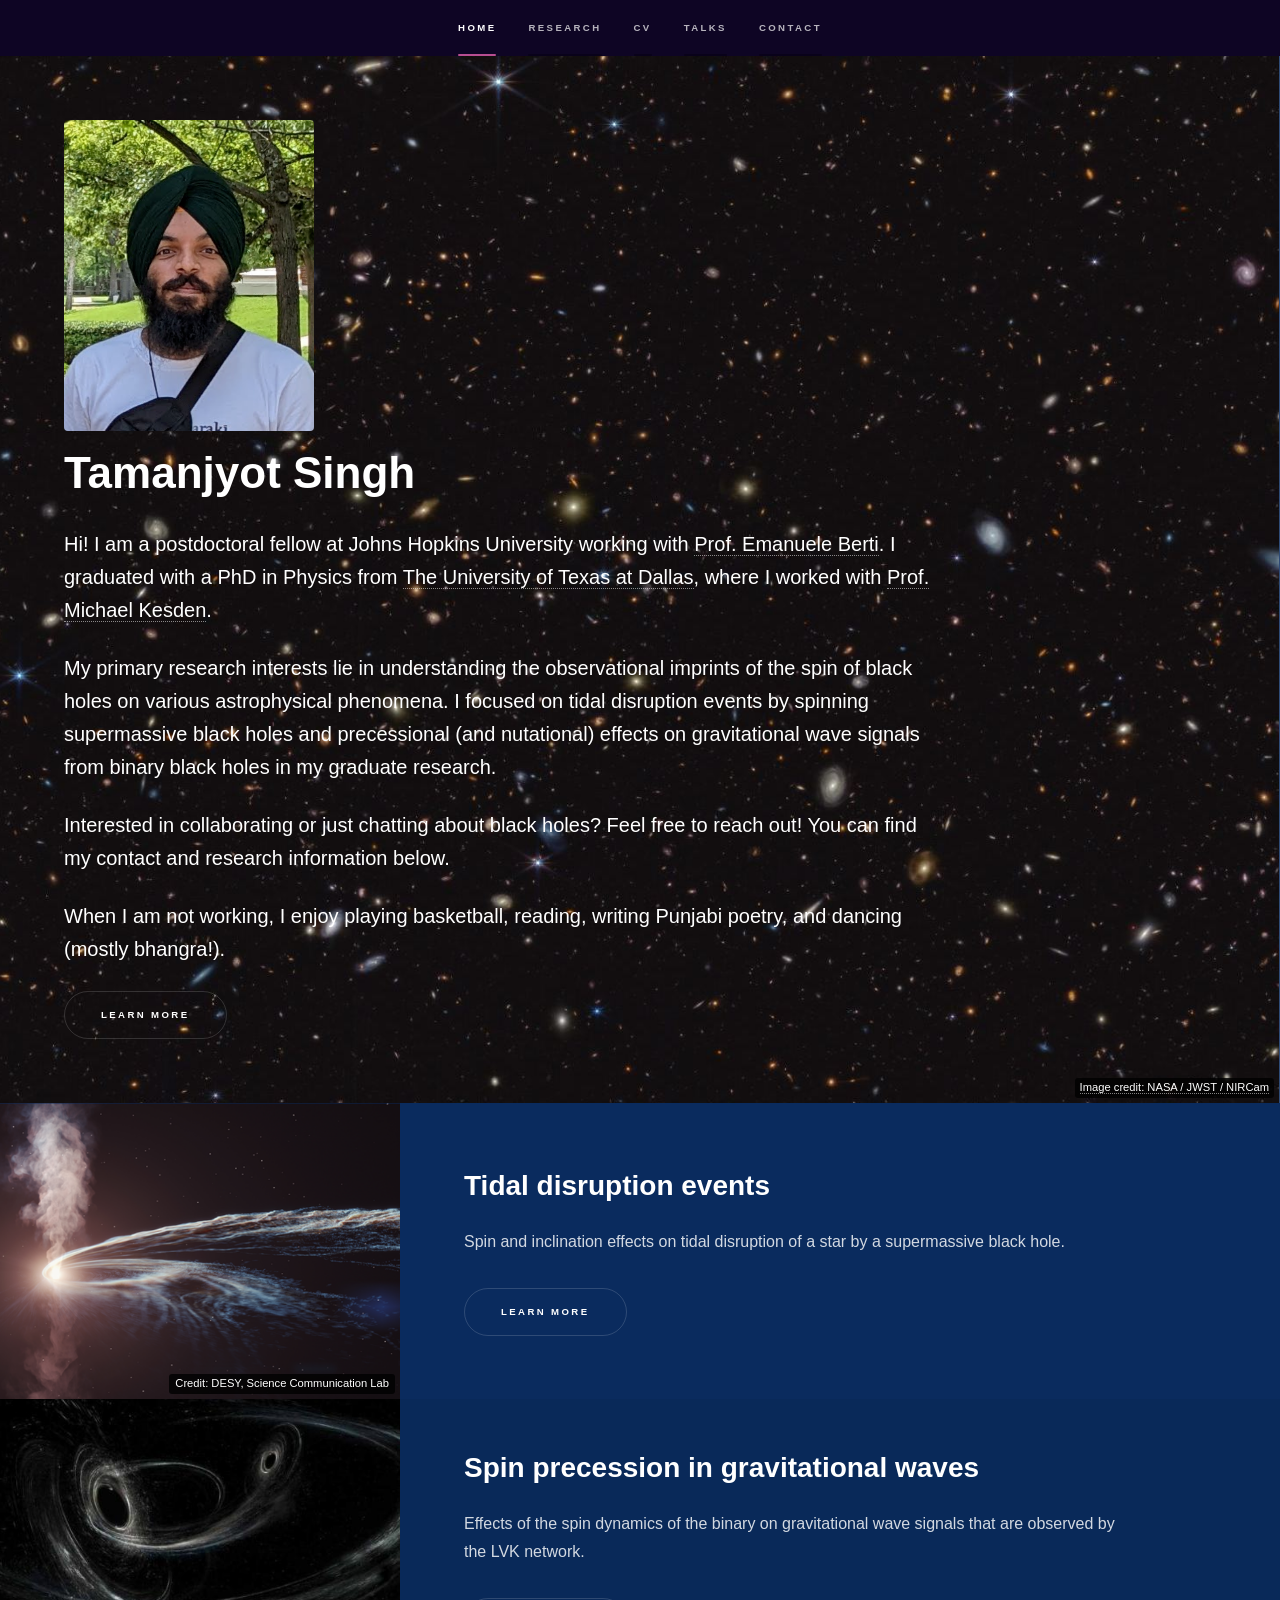
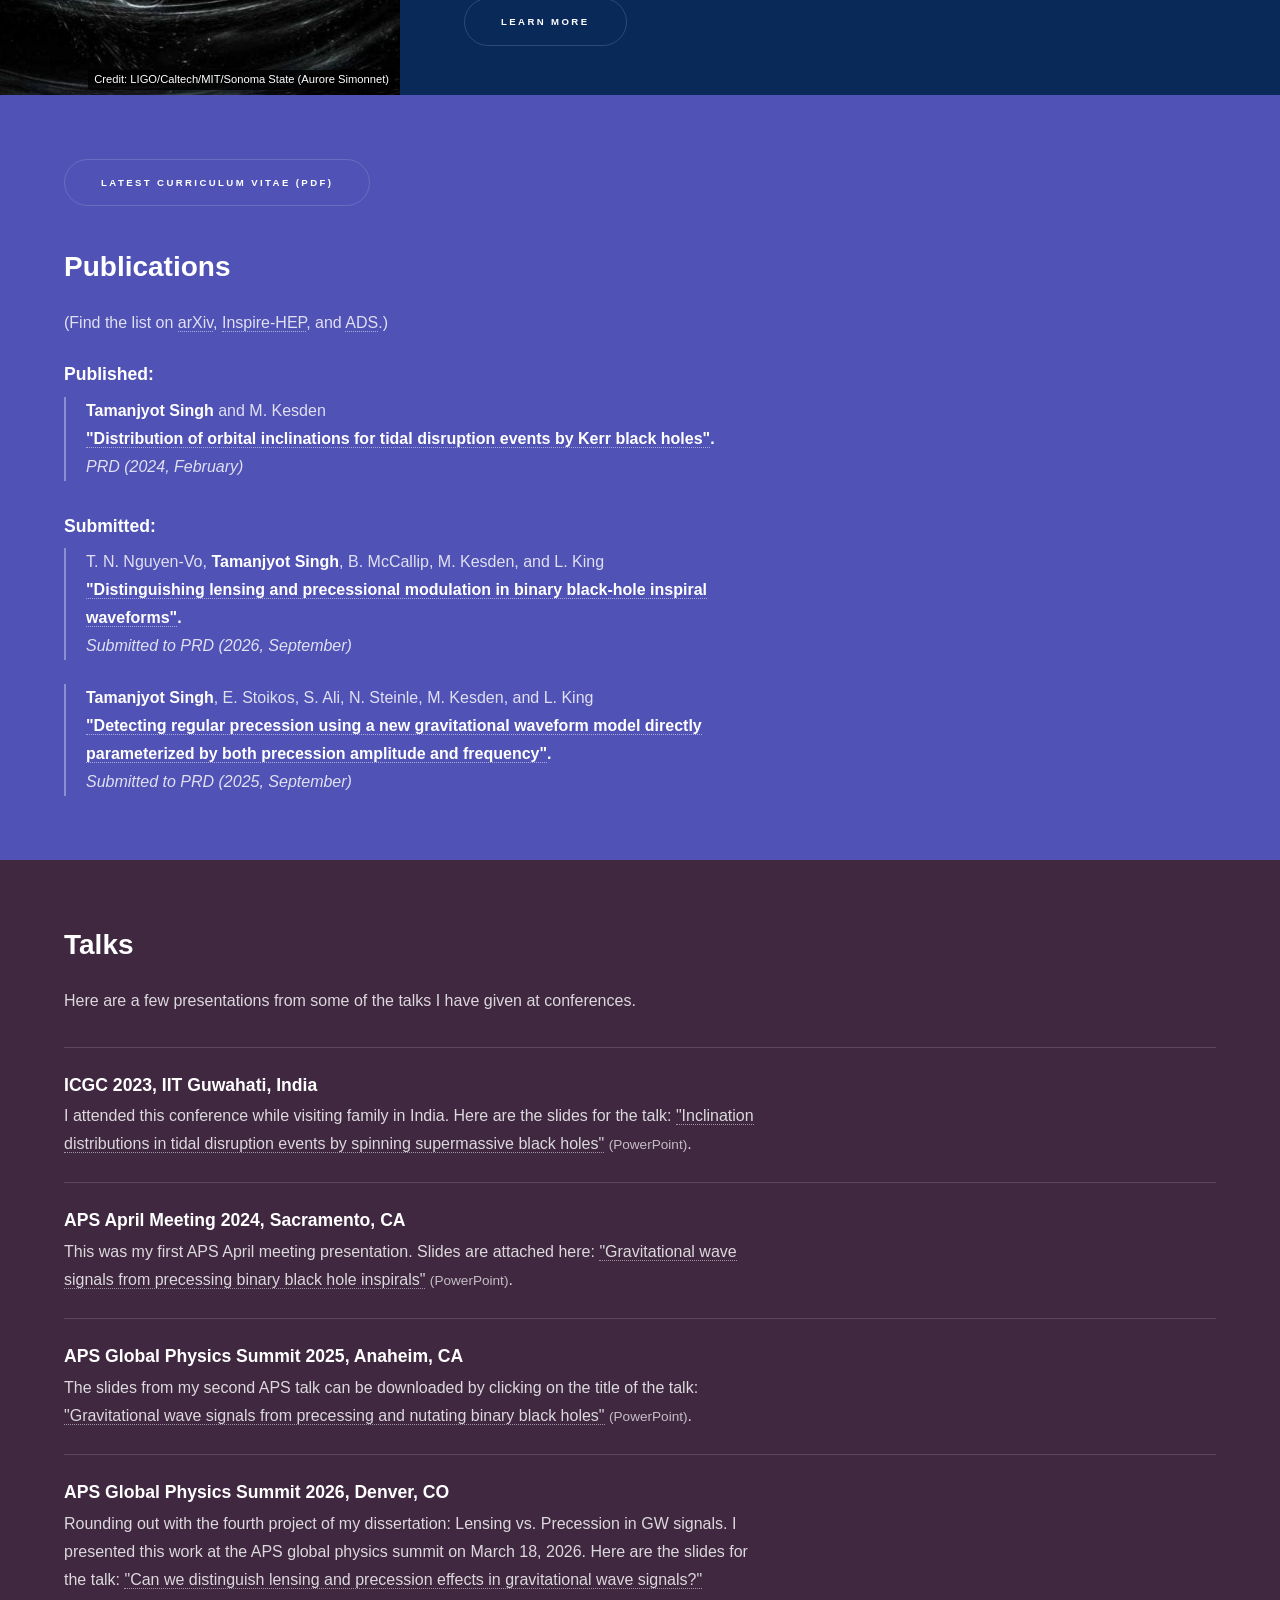
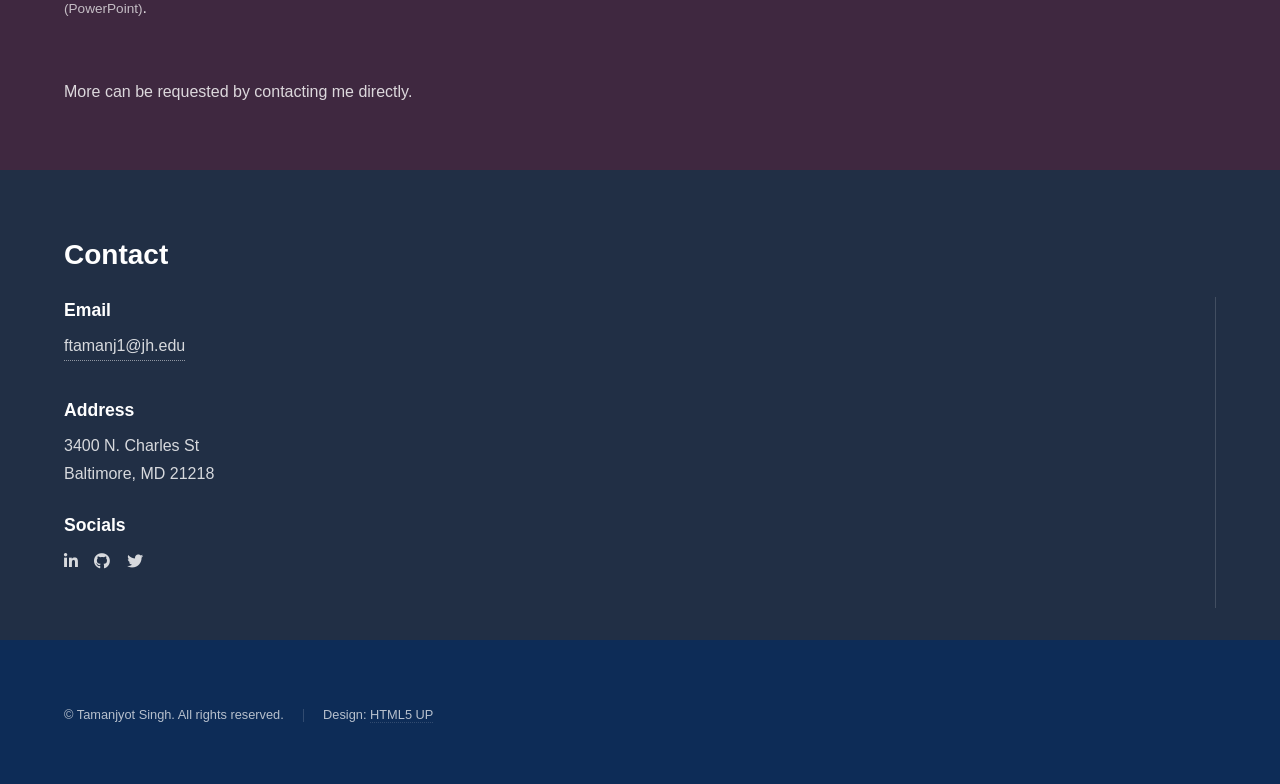
==== commit 91b15297: "Refresh site: accessibility, mobile nav, readable publications and talks - Add refresh.css override " ====
--- a/index.html
+++ b/index.html
@@ -4,22 +4,25 @@
 	html5up.net | @ajlkn
 	Free for personal and commercial use under the CCA 3.0 license (html5up.net/license)
 -->
-<html>
+<html lang="en">
 	<head>
 		<title>Tamanjyot Singh</title>
 		<link rel="icon" href="images/logos/jwst_hourglass.jpg" type="image/x-icon">
 		<meta charset="utf-8" />
-		<meta name="viewport" content="width=device-width, initial-scale=1, user-scalable=no" />
+		<meta name="viewport" content="width=device-width, initial-scale=1" />
 		<meta name="keywords" content="Tamanjyot Singh, astrophysics, gravitational waves, black holes, precession, tidal disruption events, TDEs, CV, talks, contact" />
 		<link rel="stylesheet" href="assets/css/main.css" />
+		<link rel="stylesheet" href="assets/css/refresh.css" />
 		<noscript><link rel="stylesheet" href="assets/css/noscript.css" /></noscript>
 	</head>
 	<body class="is-preload">
 
+		<a href="#wrapper" class="skip-link">Skip to content</a>
+
 		<!-- Sidebar -->
 			<section id="sidebar">
 				<div class="inner">
-					<nav>
+					<nav aria-label="Main">
 						<ul>
 							<li><a href="#intro">Home</a></li>
 							<li><a href="#one">Research</a></li>
@@ -32,68 +35,61 @@
 			</section>
 
 		<!-- Wrapper -->
-			<div id="wrapper">
+			<main id="wrapper" tabindex="-1">
 
 				<!-- Intro -->
 				<div class="split style1">
 					<section id="intro" class="wrapper style1 fullscreen fade-up" style="flex: 1;">
-						<div class="credit"><a href="https://science.nasa.gov/asset/webb/jwst-advanced-deep-extragalactic-survey-nircam-image/" target="_blank"> Image credit: NASA / JWST / NIRCam</a> </div>
-						<div class="inner">
-							<a href="#" class="image"><img src="images/profile/Profile_pic_1_OU.png" alt="Smiling face right here! :)" data-position="right" style="width: 250px;"/></a>
+						<div class="credit"><a href="https://science.nasa.gov/asset/webb/jwst-advanced-deep-extragalactic-survey-nircam-image/" target="_blank" rel="noopener">Image credit: NASA / JWST / NIRCam</a></div>
+						<div class="inner">
+							<span class="image profile-photo"><img src="images/profile/Profile_pic_1_OU.png" alt="Photo of Tamanjyot Singh" /></span>
 							<h1>Tamanjyot Singh</h1>
-							<p align="justify">
-								<br> 
-								Hi! I am a postdoctoral fellow at the Johns Hopkins University working with Prof. Emanuele Berti. I graduated with a PhD in Physics from <a href="https://physics.utdallas.edu/">The University of Texas at Dallas</a>, where I worked with <a href="https://profiles.utdallas.edu/kesden"> Dr. Michael Kesden</a>.
-								<br/>
-
-
-								<br>
-								My primary research interests lie in understanding the observational imprints of the spin of the black holes on various astrophysical phenomenas. I focussed on tidal disruption events by spinning supermassive black holes and precessional (and nutational) effects on gravitational wave signals from binary black holes in my graduate research.
-								<br/>
-								<br>
-								<!-- I organize and host weekly meetings for the DFW astro journal club (a joint effort between UT Dallas, University of North Texas, and UT Arlington). We present/talk about our research interests and recent papers. Feel free to ask me about my research or the journal club, I would be happy to help! You can find my contact information below.--> 
-								Interested in collaboration, outreach, or just chatting about black holes? Feel free to reach out! You can find my contact and research information below.
-								<br />
-
-								<br>
-								When I am not working, I enjoy playing basketball, reading and writing punjabi poetry, and dancing (mostly bhangra!).
-								<br />
-							</p>
-							<li><a href="#one" class="button scrolly">Learn more</a></li>
+							<p>
+								Hi! I am a postdoctoral fellow at Johns Hopkins University working with <a href="https://physics-astronomy.jhu.edu/directory/emanuele-berti/">Prof. Emanuele Berti</a>. I graduated with a PhD in Physics from <a href="https://physics.utdallas.edu/">The University of Texas at Dallas</a>, where I worked with <a href="https://profiles.utdallas.edu/kesden">Prof. Michael Kesden</a>.
+							</p>
+							<p>
+								My primary research interests lie in understanding the observational imprints of the spin of black holes on various astrophysical phenomena. I focused on tidal disruption events by spinning supermassive black holes and precessional (and nutational) effects on gravitational wave signals from binary black holes in my graduate research.
+							</p>
+							<!-- I organize and host weekly meetings for the DFW astro journal club (a joint effort between UT Dallas, University of North Texas, and UT Arlington). We present/talk about our research interests and recent papers. Feel free to ask me about my research or the journal club, I would be happy to help! You can find my contact information below.-->
+							<p>
+								Interested in collaborating or just chatting about black holes? Feel free to reach out! You can find my contact and research information below.
+							</p>
+							<p>
+								When I am not working, I enjoy playing basketball, reading, writing Punjabi poetry, and dancing (mostly bhangra!).
+							</p>
+							<ul class="actions">
+								<li><a href="#one" class="button scrolly">Learn more</a></li>
+							</ul>
 						</div>
 					</section>
 				</div>
 
 				<!-- One -->
-					<section id="one" class="wrapper style1 spotlights">
+					<section id="one" class="wrapper style1 spotlights" aria-label="Research">
 						<section>
-							<a href="TDE_inc.html" class="image"><img src="images/TDEs/TDE_illus2.png" alt="Star getting disrupted by a SMBH right here! :)" data-position="top center" />
-								<div style="position: absolute; bottom: 5px; right: 5px; background: rgba(0,0,0,0.8); color: white; padding: 2px 5px; font-size: 0.4em; border-radius: 3px;">
-                                    Credit: DESY, Science Communication Lab
-                                </div>
+							<a href="TDE_inc.html" class="image" tabindex="-1" aria-hidden="true"><img src="images/TDEs/TDE_illus2.png" alt="Illustration of a star being tidally disrupted by a supermassive black hole" data-position="top center" />
+								<span class="image-credit">Credit: DESY, Science Communication Lab</span>
 							</a>
 							<div class="content">
 								<div class="inner">
 									<h2>Tidal disruption events</h2>
-									<p align="justify"> Spin and inclination effects on tidal disruption of a star by a supermassive black hole.</p>
+									<p>Spin and inclination effects on tidal disruption of a star by a supermassive black hole.</p>
 									<ul class="actions">
-										<li><a href="TDE_inc.html" class="button">Learn more</a></li>
+										<li><a href="TDE_inc.html" class="button">Learn more<span class="visually-hidden"> about tidal disruption events</span></a></li>
 									</ul>
 								</div>
 							</div>
 						</section>
 						<section>
-							<a href="Precession_GWs.html" class="image"><img src="images/BBHs/BBH_Dance_1.jpg" alt="Precession of binary black holes: A dance! :)" data-position="center center" />
-							<div style="position: absolute; bottom: 5px; right: 5px; background: rgba(0,0,0,0.8); color: white; padding: 2px 5px; font-size: 0.4em; border-radius: 3px;">
-									Credit: LIGO/Caltech/MIT/Sonoma State (Aurore Simonnet)
-								</div>
+							<a href="Precession_GWs.html" class="image" tabindex="-1" aria-hidden="true"><img src="images/BBHs/BBH_Dance_1.jpg" alt="Illustration of two black holes orbiting each other" data-position="center center" />
+								<span class="image-credit">Credit: LIGO/Caltech/MIT/Sonoma State (Aurore Simonnet)</span>
 							</a>
 							<div class="content">
 								<div class="inner">
 									<h2>Spin precession in gravitational waves</h2>
-									<p align="justify"> Effects of spin dynamics of the binary on gravitational wave signals that are observed by the LVK network.</p>
+									<p>Effects of the spin dynamics of the binary on gravitational wave signals that are observed by the LVK network.</p>
 									<ul class="actions">
-										<li><a href="Precession_GWs.html" class="button">Learn more</a></li>
+										<li><a href="Precession_GWs.html" class="button">Learn more<span class="visually-hidden"> about spin precession in gravitational waves</span></a></li>
 									</ul>
 								</div>
 							</div>
@@ -115,120 +111,98 @@
 					</section>
 
 				<!-- Two -->
-					<section id="two" class="wrapper style2 fade-up">
-						<div class="inner">
-							<div class="style4">
-								<section>
-									<ul class="contact">	
-										<li>
-										<a href="doc/taman_CV.pdf"> <b>Latest Curriculum Vitae</b></a>
-										</li>
-										<br>
-										<h2>Publications</h2> (Find the list on <a href="https://arxiv.org/search/gr-qc?query=Singh%2C+Tamanjyot&searchtype=author&abstracts=hide&order=-announced_date_first&size=50">arXiv</a>, <a href="https://inspirehep.net/authors/2967332">Inspire-HEP</a>, and <a href="https://ui.adsabs.harvard.edu/public-libraries/3-h9-DlcQDiNOspCrDKolg">ADS</a>.)
-										<li>
-											<h3>Published:</h3>
-											<b>Tamanjyot Singh </b> and M. Kesden
-											<p class="paper-ref">
-												<a href="https://journals.aps.org/prd/abstract/10.1103/PhysRevD.109.043016" 
-												target="_blank">
-												"Distribution of orbital inclinations for tidal disruption events by Kerr black holes". PRD (2024, February)</a>
-											</p>
-										</li>
-
-										<li>
-											<h3>Submitted:</h3> T. N. Nguyen-Vo,
-											<b>Tamanjyot Singh</b>, B. McCallip, M. Kesden, and L. King
-											<p class="paper-ref">
-												<a href="https://arxiv.org/abs/2609.06347" 
-												target="_blank">
-												"Distinguishing lensing and precessional modulation in binary black-hole inspiral waveforms". Submitted to PRD (2026, September)</a>
-											</p>
-
-											<b>Tamanjyot Singh</b>, E. Stoikos, S. Ali, N. Steinle, M. Kesden, and L. King
-											<p class="paper-ref">
-												<a href="https://arxiv.org/abs/2509.10628" 
-												target="_blank">
-												"Detecting regular precession using a new gravitational waveform model directly parameterized by both precession amplitude and frequency". Submitted to PRD (2025, September)</a>
-											</p>
-										</li>
-									</ul>
-								</section>
-							</div>
-							
+					<section id="two" class="wrapper style2 fade-up" aria-labelledby="publications-heading">
+						<div class="inner">
+							<p class="cv-link"><a href="doc/taman_CV.pdf" class="button">Latest Curriculum Vitae (PDF)</a></p>
+
+							<h2 id="publications-heading">Publications</h2>
+							<p class="pub-sources">(Find the list on <a href="https://arxiv.org/search/gr-qc?query=Singh%2C+Tamanjyot&amp;searchtype=author&amp;abstracts=hide&amp;order=-announced_date_first&amp;size=50">arXiv</a>, <a href="https://inspirehep.net/authors/2967332">Inspire-HEP</a>, and <a href="https://ui.adsabs.harvard.edu/public-libraries/3-h9-DlcQDiNOspCrDKolg">ADS</a>.)</p>
+
+							<h3>Published:</h3>
+							<ol class="publications">
+								<li>
+									<p class="pub-authors"><b>Tamanjyot Singh</b> and M. Kesden</p>
+									<p class="pub-title"><a href="https://journals.aps.org/prd/abstract/10.1103/PhysRevD.109.043016" target="_blank" rel="noopener">"Distribution of orbital inclinations for tidal disruption events by Kerr black holes"</a>.</p>
+									<p class="pub-venue">PRD (2024, February)</p>
+								</li>
+							</ol>
+
+							<h3>Submitted:</h3>
+							<ol class="publications">
+								<li>
+									<p class="pub-authors">T. N. Nguyen-Vo, <b>Tamanjyot Singh</b>, B. McCallip, M. Kesden, and L. King</p>
+									<p class="pub-title"><a href="https://arxiv.org/abs/2609.06347" target="_blank" rel="noopener">"Distinguishing lensing and precessional modulation in binary black-hole inspiral waveforms"</a>.</p>
+									<p class="pub-venue">Submitted to PRD (2026, September)</p>
+								</li>
+								<li>
+									<p class="pub-authors"><b>Tamanjyot Singh</b>, E. Stoikos, S. Ali, N. Steinle, M. Kesden, and L. King</p>
+									<p class="pub-title"><a href="https://arxiv.org/abs/2509.10628" target="_blank" rel="noopener">"Detecting regular precession using a new gravitational waveform model directly parameterized by both precession amplitude and frequency"</a>.</p>
+									<p class="pub-venue">Submitted to PRD (2025, September)</p>
+								</li>
+							</ol>
 						</div>
 					</section>
 
 				<!-- Three -->
-					<section id="three" class="wrapper style3 fade-up">
-						<div class="inner">
-							<h2>Talks</h2>
-							<p align="justify"> Here are a few presentations from some of the talks I have given at conferences.
-								<div class="features">
-									<section style="padding-left: 40px;">
-										<h3>ICGC 2023, IIT Guwahati, India</h3>
-										<p align="justify"> <ul class="contact">	
-											<li>I attended this conference while visiting family in India. Here are the slides for the talk: <a href="presentations/TDEs ICGC 2023.pptx">"Inclination distributions in tidal disruption events by spinning supermassive black holes"</a>. </li> </ul>
-										</p>
-									</section>
-									<section style="padding-left: 40px;">
-										<h3>APS April Meeting 2024, Sacramento, CA</h3>
-										<p align="justify"> <ul class="contact">	
-											<li> This was my first APS april meeting presentation. Slides are attached here: <a href="presentations/Precession in GWs-APS.pptx">"Gravitational wave signals from precessing binary black hole inspirals"</a>. </li> </ul>
-										</p>
-									</section>
-									<section style="padding-left: 40px;">
-										<h3>APS Global Physics Summit 2025, Anaheim, CA</h3>
-										<p align="justify"> <ul class="contact">	
-											<li> The slides from my second APS talk can be downloaded by clicking on the title of the talk: <a href="presentations/APS_GP_Spring25.pptx">"Gravitational wave signals from precessing and nutating binary black holes"</a>. </li> </ul>
-										</p>
-									</section>
-									<section style="padding-left: 40px;">
-										<h3>APS Global Physics Summit 2026, Denver, CO</h3>
-										<p align="justify"> <ul class="contact">	
-											<li>Rounding out with 4th project of my dissertation: Lensing vs Precession in GW signals. I presented this work at the APS global physics summit on March, 18, 2026. Here are the slides for the talk: <a href="presentations/APS_GPS_LvP_taman.pptx">"Can we distinguish lensing and precession effects in gravitational wave signals?"</a>. </li> </ul>
-										</p>
-									</section>
-
-							</p>
-						</div>
-						More can be requested by contacting me directly.
+					<section id="three" class="wrapper style3 fade-up" aria-labelledby="talks-heading">
+						<div class="inner">
+							<h2 id="talks-heading">Talks</h2>
+							<p>Here are a few presentations from some of the talks I have given at conferences.</p>
+							<ul class="talks">
+								<li>
+									<h3>ICGC 2023, IIT Guwahati, India</h3>
+									<p>I attended this conference while visiting family in India. Here are the slides for the talk: <a href="presentations/TDEs%20ICGC%202023.pptx">"Inclination distributions in tidal disruption events by spinning supermassive black holes"</a> <span class="file-type">(PowerPoint)</span>.</p>
+								</li>
+								<li>
+									<h3>APS April Meeting 2024, Sacramento, CA</h3>
+									<p>This was my first APS April meeting presentation. Slides are attached here: <a href="presentations/Precession%20in%20GWs-APS.pptx">"Gravitational wave signals from precessing binary black hole inspirals"</a> <span class="file-type">(PowerPoint)</span>.</p>
+								</li>
+								<li>
+									<h3>APS Global Physics Summit 2025, Anaheim, CA</h3>
+									<p>The slides from my second APS talk can be downloaded by clicking on the title of the talk: <a href="presentations/APS_GP_Spring25.pptx">"Gravitational wave signals from precessing and nutating binary black holes"</a> <span class="file-type">(PowerPoint)</span>.</p>
+								</li>
+								<li>
+									<h3>APS Global Physics Summit 2026, Denver, CO</h3>
+									<p>Rounding out with the fourth project of my dissertation: Lensing vs. Precession in GW signals. I presented this work at the APS global physics summit on March 18, 2026. Here are the slides for the talk: <a href="presentations/APS_GPS_LvP_taman.pptx">"Can we distinguish lensing and precession effects in gravitational wave signals?"</a> <span class="file-type">(PowerPoint)</span>.</p>
+								</li>
+							</ul>
+							<p>More can be requested by contacting me directly.</p>
+						</div>
 					</section>
 
 				<!-- Four -->
-					<section id="four" class="wrapper style4 fade-up">
-						<div class="inner">
-							<h2>Contact</h2>
+					<section id="four" class="wrapper style4 fade-up" aria-labelledby="contact-heading">
+						<div class="inner">
+							<h2 id="contact-heading">Contact</h2>
 							<div class="split style1">
 								<section style="flex: 1;">
 									<ul class="contact">
-
-										<li>
-										</li>
 										<li>
 											<h3>Email</h3>
-											<a href="mailto:tamanjyot@utdallas.edu">tamanjyot@utdallas.edu</a>
+											<p class="contact-emails">
+												<a href="mailto:ftamanj1@jh.edu">ftamanj1@jh.edu</a>
+											</p>
 										</li>
 										<li>
 											<h3>Address</h3>
-											<span>800 W. Campbell Rd<br />
-											Richardson, TX 75252<br />
-											</span>
+											<address>3400 N. Charles St<br />
+											Baltimore, MD 21218</address>
 										</li>
 										<li>
 											<h3>Socials</h3>
 											<ul class="icons">
-												<li><a href="https://www.linkedin.com/in/tamanjyot/" class="icon brands fa-linkedin-in"><span class="label">LinkedIn</span></a></li>
-												<li><a href="https://github.com/singhtaman/" class="icon brands fa-github"><span class="label">GitHub</span></a></li>
-												<li><a href="https://x.com/taman_astro" class="icon brands fa-twitter"><span class="label">Twitter</span></a></li>
+												<li><a href="https://www.linkedin.com/in/tamanjyot/" class="icon brands fa-linkedin-in" aria-label="LinkedIn"><span class="label">LinkedIn</span></a></li>
+												<li><a href="https://github.com/singhtaman/" class="icon brands fa-github" aria-label="GitHub"><span class="label">GitHub</span></a></li>
+												<li><a href="https://x.com/taman_astro" class="icon brands fa-twitter" aria-label="Twitter"><span class="label">Twitter</span></a></li>
 											</ul>
 										</li>
 									</ul>
 								</section>
-								
-							</div>
-						</div>
-					</section>
-			</div>
+
+							</div>
+						</div>
+					</section>
+			</main>
 
 		<!-- Footer -->
 			<footer id="footer" class="wrapper style1-alt">
--- a/assets/css/refresh.css
+++ b/assets/css/refresh.css
@@ -0,0 +1,339 @@
+/*
+	Academic refresh overrides.
+	Loaded after main.css. main.css has hand edits that are not in assets/sass,
+	so overrides live here instead of recompiling the Sass.
+*/
+
+/* Type and contrast */
+
+	body, input, select, textarea {
+		color: rgba(255, 255, 255, 0.82);
+	}
+
+	a {
+		border-bottom-color: rgba(255, 255, 255, 0.5);
+	}
+
+	h2 {
+		margin-bottom: 0.75em;
+	}
+
+	/* Comfortable line length for running prose. */
+	#intro p,
+	#main .inner p,
+	#two .inner p,
+	#three .inner p {
+		max-width: 44em;
+	}
+
+	#intro p {
+		line-height: 1.65;
+		margin-bottom: 1.25em;
+	}
+
+/* Focus visibility */
+
+	a:focus-visible,
+	button:focus-visible,
+	.button:focus-visible,
+	#sidebar nav a:focus-visible {
+		outline: 3px solid #67edf0;
+		outline-offset: 3px;
+	}
+
+	#wrapper:focus {
+		outline: none;
+	}
+
+/* Utilities */
+
+	.visually-hidden {
+		border: 0;
+		clip: rect(0 0 0 0);
+		height: 1px;
+		margin: -1px;
+		overflow: hidden;
+		padding: 0;
+		position: absolute;
+		white-space: nowrap;
+		width: 1px;
+	}
+
+	.skip-link {
+		background: #ffffff;
+		border: 0;
+		color: #0e0524;
+		font-weight: bold;
+		left: 1em;
+		padding: 0.5em 1em;
+		position: absolute;
+		top: -10em;
+		z-index: 10001;
+	}
+
+		.skip-link:focus {
+			color: #0e0524;
+			top: 1em;
+		}
+
+/* Navigation contrast */
+
+	#sidebar nav a,
+	#header > nav > ul > li a {
+		color: rgba(255, 255, 255, 0.7);
+	}
+
+		#sidebar nav a:hover,
+		#header > nav > ul > li a:hover {
+			color: #ffffff;
+		}
+
+	#header > nav > ul {
+		display: flex;
+		flex-wrap: wrap;
+		justify-content: flex-end;
+		gap: 0 1.75em;
+	}
+
+		#header > nav > ul > li {
+			margin-left: 0;
+		}
+
+	@media screen and (max-width: 480px) {
+
+		#header > nav > ul {
+			justify-content: flex-start;
+			gap: 0 1.25em;
+		}
+
+			#header > nav > ul > li a {
+				height: 4em;
+				line-height: 4em;
+			}
+
+	}
+
+/* Mobile navigation: the template hides the sidebar below 737px; keep it as a top bar. */
+
+	@media screen and (max-width: 736px) {
+
+		#sidebar {
+			display: block;
+			overflow-x: auto;
+			overflow-y: hidden;
+		}
+
+			#sidebar nav ul {
+				justify-content: flex-start;
+				padding: 0 1em;
+			}
+
+				#sidebar nav ul li {
+					flex: 0 0 auto;
+					margin: 0 0 0 1.25em;
+				}
+
+					#sidebar nav ul li:first-child {
+						margin-left: 0;
+					}
+
+				#sidebar nav a {
+					letter-spacing: 0.15em;
+				}
+
+		#sidebar + #wrapper {
+			padding-top: 3.5em;
+		}
+
+	}
+
+/* Intro */
+
+	#intro .credit {
+		font-size: 0.7rem;
+		line-height: 1.4;
+	}
+
+	#intro .profile-photo img {
+		height: auto;
+		max-width: 100%;
+		width: 250px;
+	}
+
+	@media screen and (max-width: 736px) {
+
+		#intro .profile-photo img {
+			width: 160px;
+		}
+
+	}
+
+/* Image credits on spotlight cards */
+
+	.image-credit {
+		background: rgba(0, 0, 0, 0.8);
+		border-radius: 3px;
+		bottom: 5px;
+		color: #ffffff;
+		font-size: 0.7rem;
+		line-height: 1.4;
+		padding: 2px 6px;
+		position: absolute;
+		right: 5px;
+	}
+
+/* CV and publications */
+
+	.cv-link {
+		margin-bottom: 2.5em;
+	}
+
+	.pub-sources {
+		margin-bottom: 1.5em;
+	}
+
+	.publications {
+		list-style: none;
+		margin: 0 0 2em 0;
+		padding: 0;
+	}
+
+		.publications > li {
+			border-left: solid 2px rgba(255, 255, 255, 0.35);
+			margin: 0 0 1.5em 0;
+			padding: 0 0 0 1.25em;
+		}
+
+			.publications p {
+				margin: 0;
+			}
+
+			.publications .pub-title {
+				color: #ffffff;
+				font-weight: bold;
+			}
+
+			.publications .pub-venue {
+				font-style: italic;
+			}
+
+/* Talks */
+
+	.talks {
+		list-style: none;
+		margin: 0 0 2em 0;
+		padding: 0;
+	}
+
+		.talks > li {
+			border-top: solid 1px rgba(255, 255, 255, 0.15);
+			padding: 1.5em 0 0.5em 0;
+		}
+
+			.talks h3 {
+				margin-bottom: 0.25em;
+			}
+
+			.talks p {
+				margin-bottom: 1em;
+			}
+
+	.file-type {
+		font-size: 0.85em;
+		opacity: 0.85;
+		white-space: nowrap;
+	}
+
+/* Contact */
+
+	address {
+		font-style: normal;
+	}
+
+	.contact-emails a {
+		display: inline-block;
+		margin-bottom: 0.25em;
+	}
+
+/* Research pages */
+
+	.figure-row {
+		align-items: center;
+		display: flex;
+		gap: 2em;
+		margin: 0 0 2em 0;
+	}
+
+		.figure-row > * {
+			flex: 1;
+		}
+
+		.figure-row .image.fit {
+			margin: 0;
+		}
+
+	@media screen and (max-width: 736px) {
+
+		.figure-row {
+			flex-direction: column;
+		}
+
+	}
+
+/* Footer */
+
+	#footer > .inner .menu {
+		color: rgba(255, 255, 255, 0.7);
+	}
+
+/* Reduced motion */
+
+	@media (prefers-reduced-motion: reduce) {
+
+		*, *:before, *:after {
+			animation: none !important;
+			scroll-behavior: auto !important;
+			transition: none !important;
+		}
+
+		#intro {
+			background-attachment: scroll;
+		}
+
+	}
+
+/* Let long button labels wrap on narrow screens. */
+
+	@media screen and (max-width: 480px) {
+
+		.cv-link .button {
+			height: auto;
+			line-height: 1.6;
+			padding: 1.2em 2em;
+			white-space: normal;
+		}
+
+	}
+
+/* Figure captions on research pages */
+
+	.figure-caption {
+		color: #ffffff;
+		display: block;
+		font-size: 0.8em;
+		line-height: 1.5;
+		margin-top: 0.5em;
+	}
+
+	#main .figure-row p {
+		margin: 0;
+	}
+
+	/* Inline widths (50%/80%) on research images are too small on phones. */
+	@media screen and (max-width: 736px) {
+
+		#main .inner > div > .image.fit {
+			width: 100% !important;
+		}
+
+	}
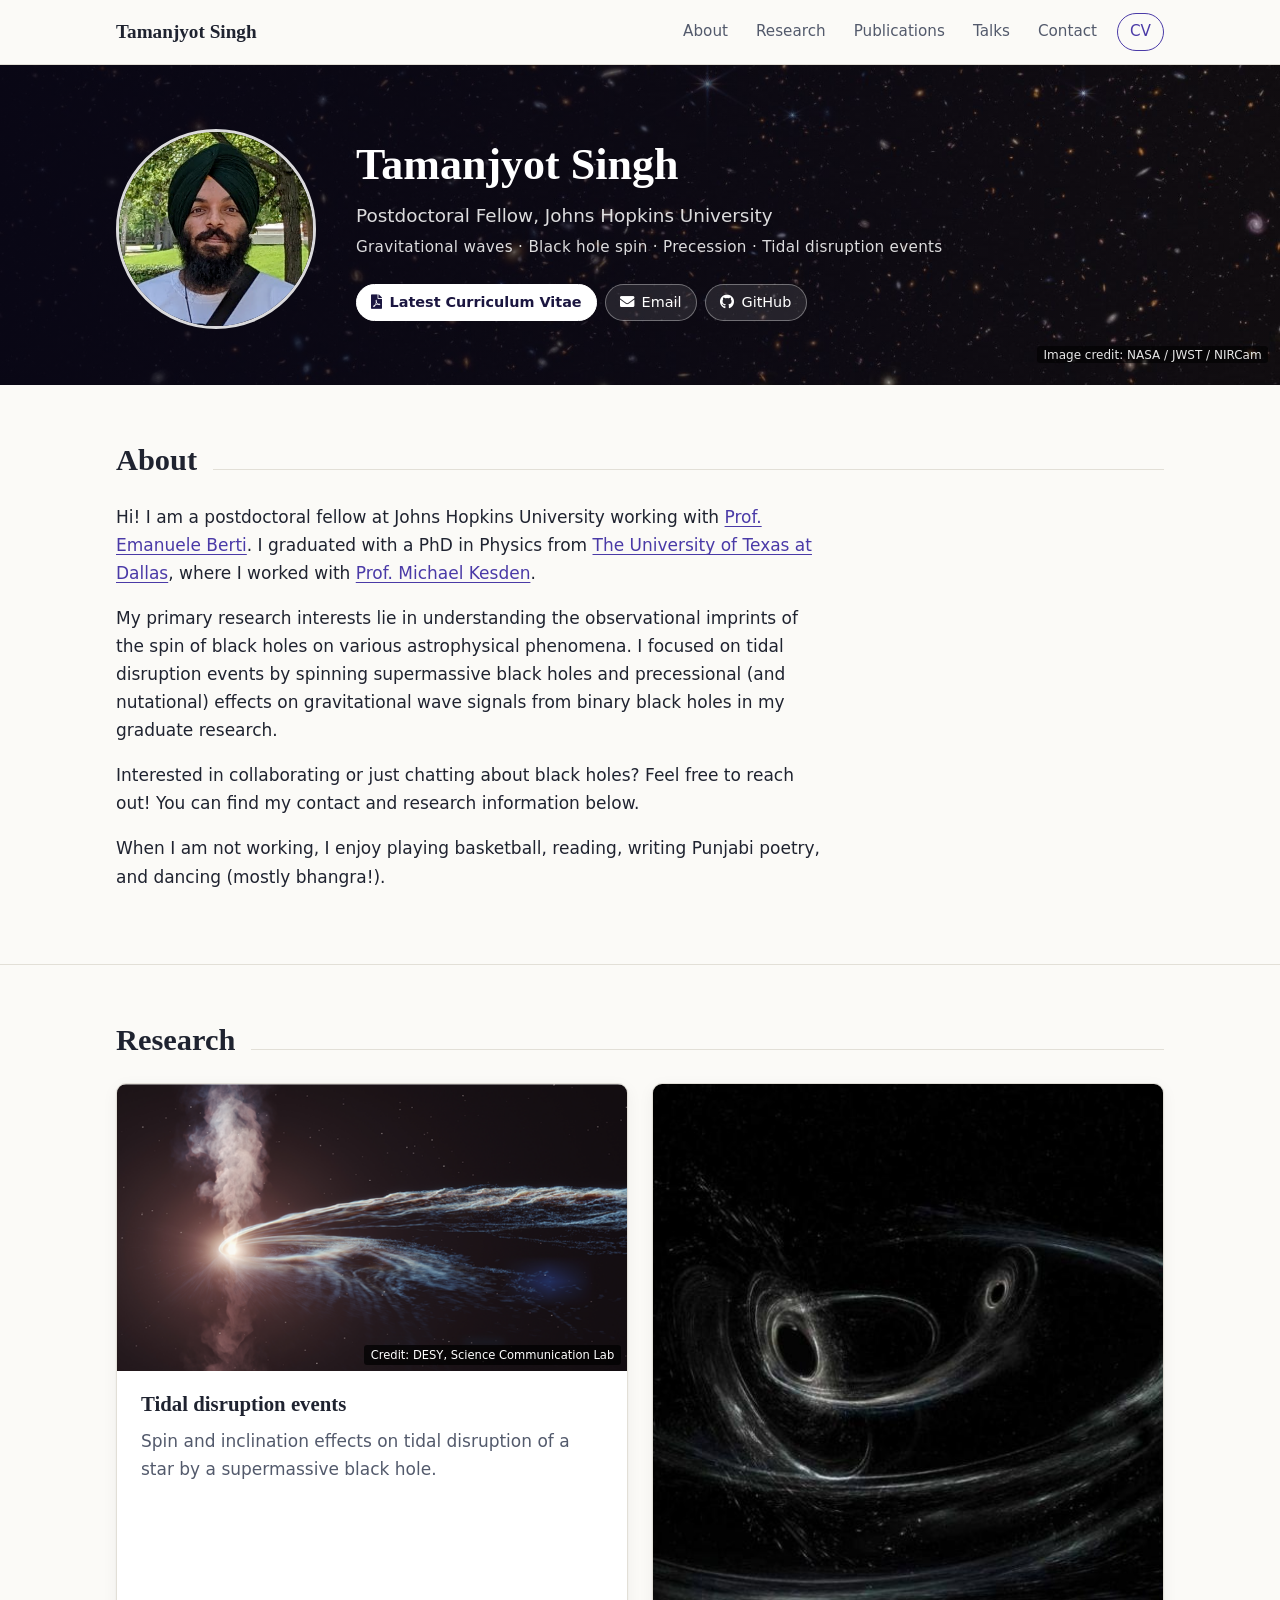
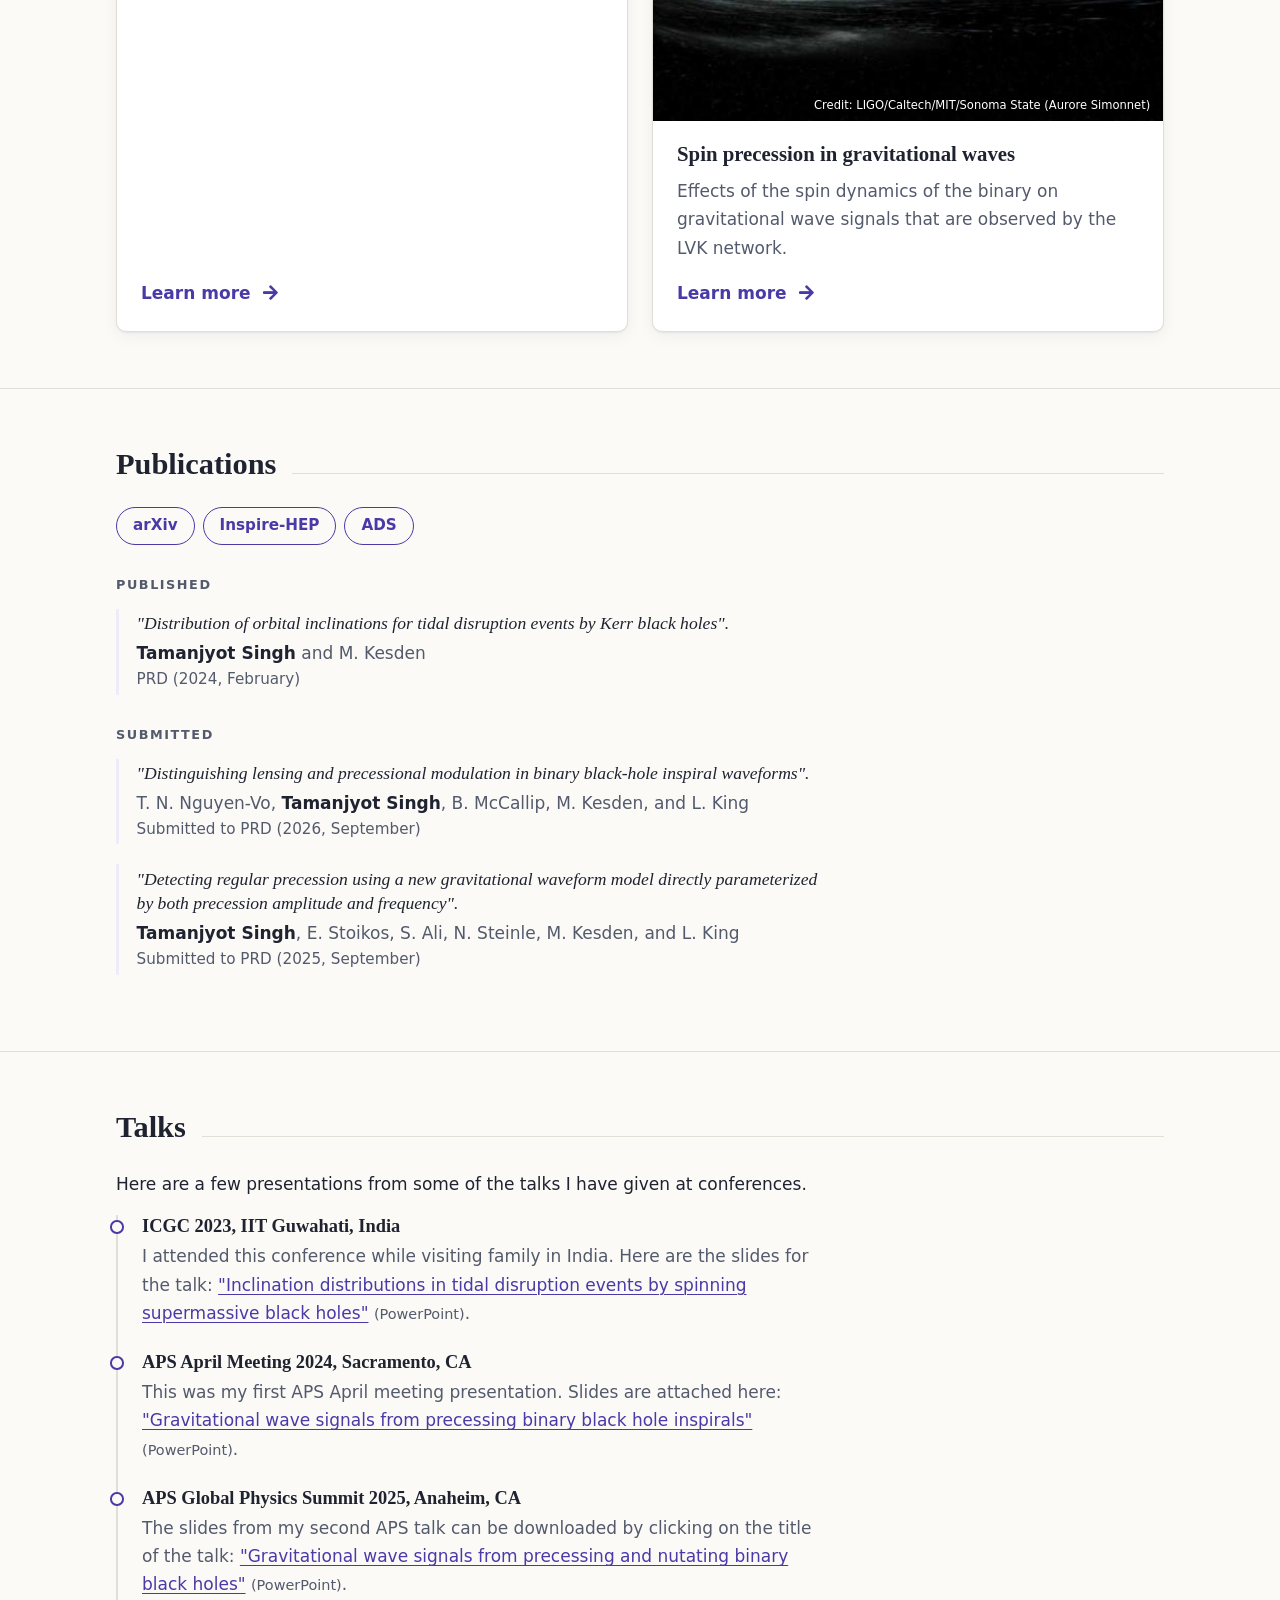
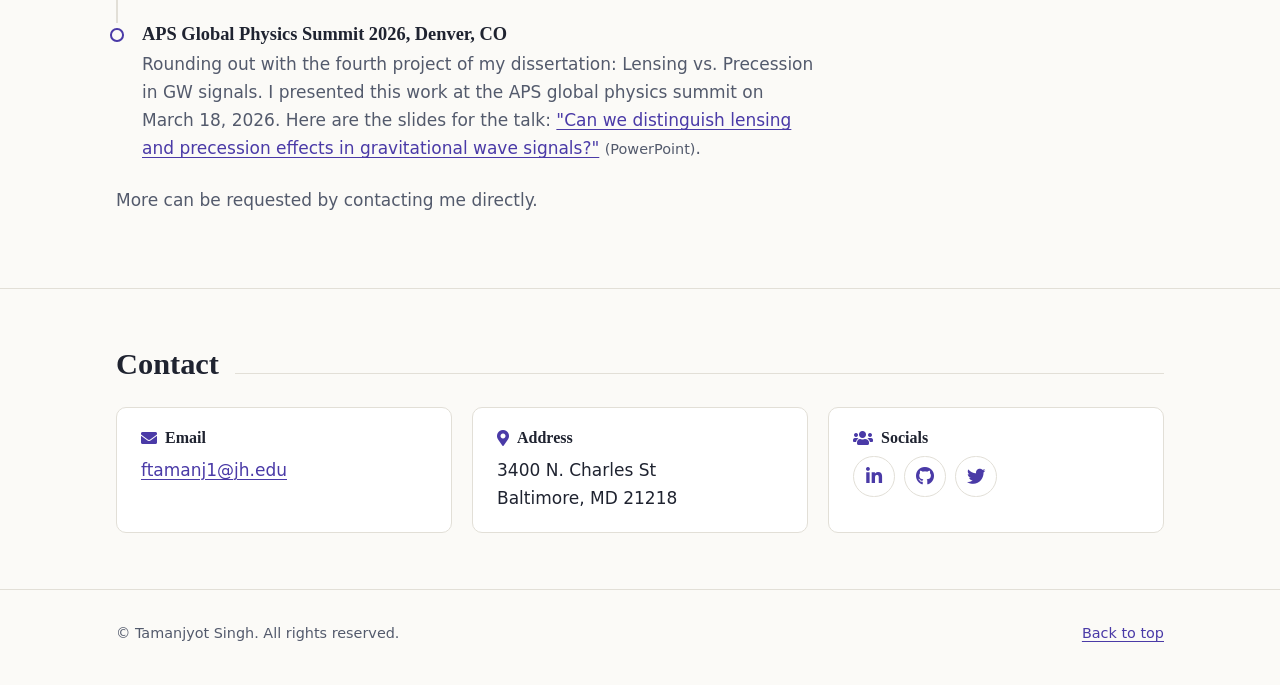
==== commit 78abada2: "Promote redesign to the site root Replace the root index, TDE and precession pages with the redesign" ====
--- a/index.html
+++ b/index.html
@@ -1,226 +1,200 @@
-<!DOCTYPE HTML>
-<!--
-	Hyperspace by HTML5 UP
-	html5up.net | @ajlkn
-	Free for personal and commercial use under the CCA 3.0 license (html5up.net/license)
--->
+<!DOCTYPE html>
 <html lang="en">
 	<head>
-		<title>Tamanjyot Singh</title>
-		<link rel="icon" href="images/logos/jwst_hourglass.jpg" type="image/x-icon">
 		<meta charset="utf-8" />
 		<meta name="viewport" content="width=device-width, initial-scale=1" />
+		<title>Tamanjyot Singh</title>
 		<meta name="keywords" content="Tamanjyot Singh, astrophysics, gravitational waves, black holes, precession, tidal disruption events, TDEs, CV, talks, contact" />
-		<link rel="stylesheet" href="assets/css/main.css" />
-		<link rel="stylesheet" href="assets/css/refresh.css" />
-		<noscript><link rel="stylesheet" href="assets/css/noscript.css" /></noscript>
+		<link rel="icon" href="images/logos/jwst_hourglass_icon-64.png" type="image/png" sizes="64x64" />
+		<link rel="apple-touch-icon" href="images/logos/jwst_hourglass_icon-180.png" />
+		<link rel="stylesheet" href="assets/css/fontawesome-all.min.css" />
+		<link rel="stylesheet" href="assets/css/redesign.css" />
 	</head>
-	<body class="is-preload">
-
-		<a href="#wrapper" class="skip-link">Skip to content</a>
-
-		<!-- Sidebar -->
-			<section id="sidebar">
-				<div class="inner">
-					<nav aria-label="Main">
-						<ul>
-							<li><a href="#intro">Home</a></li>
-							<li><a href="#one">Research</a></li>
-							<li><a href="#two">CV</a></li>
-							<li><a href="#three">Talks</a></li>
-							<li><a href="#four">Contact</a></li>
+	<body>
+
+		<a href="#content" class="skip-link">Skip to content</a>
+
+		<header class="site-header">
+			<div class="container">
+				<a href="index.html" class="site-title">Tamanjyot Singh</a>
+				<nav class="site-nav" aria-label="Main">
+					<ul>
+						<li><a href="#intro">About</a></li>
+						<li><a href="#one">Research</a></li>
+						<li><a href="#two">Publications</a></li>
+						<li><a href="#three">Talks</a></li>
+						<li><a href="#four">Contact</a></li>
+						<li><a href="doc/taman_CV.pdf" class="nav-cv">CV</a></li>
+					</ul>
+				</nav>
+			</div>
+		</header>
+
+		<main id="content">
+
+			<!-- Profile -->
+			<section class="hero" aria-label="Profile">
+				<div class="container hero-grid">
+					<img class="hero-photo" src="images/profile/Profile_pic_1_OU.png" alt="Photo of Tamanjyot Singh" width="200" height="200" />
+					<div>
+						<h1>Tamanjyot Singh</h1>
+						<p class="hero-role">Postdoctoral Fellow, Johns Hopkins University</p>
+						<p class="hero-topics">Gravitational waves &middot; Black hole spin &middot; Precession &middot; Tidal disruption events</p>
+						<ul class="hero-links">
+							<li><a href="doc/taman_CV.pdf" class="primary"><i class="fas fa-file-pdf" aria-hidden="true"></i> Latest Curriculum Vitae</a></li>
+							<li><a href="mailto:ftamanj1@jh.edu"><i class="fas fa-envelope" aria-hidden="true"></i> Email</a></li>
+							<li><a href="https://github.com/singhtaman/"><i class="fab fa-github" aria-hidden="true"></i> GitHub</a></li>
 						</ul>
-					</nav>
-				</div>
-			</section>
-
-		<!-- Wrapper -->
-			<main id="wrapper" tabindex="-1">
-
-				<!-- Intro -->
-				<div class="split style1">
-					<section id="intro" class="wrapper style1 fullscreen fade-up" style="flex: 1;">
-						<div class="credit"><a href="https://science.nasa.gov/asset/webb/jwst-advanced-deep-extragalactic-survey-nircam-image/" target="_blank" rel="noopener">Image credit: NASA / JWST / NIRCam</a></div>
-						<div class="inner">
-							<span class="image profile-photo"><img src="images/profile/Profile_pic_1_OU.png" alt="Photo of Tamanjyot Singh" /></span>
-							<h1>Tamanjyot Singh</h1>
-							<p>
-								Hi! I am a postdoctoral fellow at Johns Hopkins University working with <a href="https://physics-astronomy.jhu.edu/directory/emanuele-berti/">Prof. Emanuele Berti</a>. I graduated with a PhD in Physics from <a href="https://physics.utdallas.edu/">The University of Texas at Dallas</a>, where I worked with <a href="https://profiles.utdallas.edu/kesden">Prof. Michael Kesden</a>.
-							</p>
-							<p>
-								My primary research interests lie in understanding the observational imprints of the spin of black holes on various astrophysical phenomena. I focused on tidal disruption events by spinning supermassive black holes and precessional (and nutational) effects on gravitational wave signals from binary black holes in my graduate research.
-							</p>
-							<!-- I organize and host weekly meetings for the DFW astro journal club (a joint effort between UT Dallas, University of North Texas, and UT Arlington). We present/talk about our research interests and recent papers. Feel free to ask me about my research or the journal club, I would be happy to help! You can find my contact information below.-->
-							<p>
-								Interested in collaborating or just chatting about black holes? Feel free to reach out! You can find my contact and research information below.
-							</p>
-							<p>
-								When I am not working, I enjoy playing basketball, reading, writing Punjabi poetry, and dancing (mostly bhangra!).
-							</p>
-							<ul class="actions">
-								<li><a href="#one" class="button scrolly">Learn more</a></li>
+					</div>
+				</div>
+				<p class="hero-credit"><a href="https://science.nasa.gov/asset/webb/jwst-advanced-deep-extragalactic-survey-nircam-image/" target="_blank" rel="noopener">Image credit: NASA / JWST / NIRCam</a></p>
+			</section>
+
+			<!-- About -->
+			<section id="intro" class="section" aria-labelledby="about-heading">
+				<div class="container">
+					<h2 id="about-heading" class="section-title">About</h2>
+					<div class="prose">
+						<p>Hi! I am a postdoctoral fellow at Johns Hopkins University working with <a href="https://physics-astronomy.jhu.edu/directory/emanuele-berti/">Prof. Emanuele Berti</a>. I graduated with a PhD in Physics from <a href="https://physics.utdallas.edu/">The University of Texas at Dallas</a>, where I worked with <a href="https://profiles.utdallas.edu/kesden">Prof. Michael Kesden</a>.</p>
+						<p>My primary research interests lie in understanding the observational imprints of the spin of black holes on various astrophysical phenomena. I focused on tidal disruption events by spinning supermassive black holes and precessional (and nutational) effects on gravitational wave signals from binary black holes in my graduate research.</p>
+						<p>Interested in collaborating or just chatting about black holes? Feel free to reach out! You can find my contact and research information below.</p>
+						<p>When I am not working, I enjoy playing basketball, reading, writing Punjabi poetry, and dancing (mostly bhangra!).</p>
+					</div>
+				</div>
+			</section>
+
+			<!-- Research -->
+			<section id="one" class="section" aria-labelledby="research-heading">
+				<div class="container">
+					<h2 id="research-heading" class="section-title">Research</h2>
+					<div class="cards">
+						<article class="card">
+							<figure class="card-media">
+								<img src="images/TDEs/TDE_illus2.png" alt="Illustration of a star being tidally disrupted by a supermassive black hole" style="object-position: top center;" loading="lazy" />
+								<figcaption class="credit">Credit: DESY, Science Communication Lab</figcaption>
+							</figure>
+							<div class="card-body">
+								<h3>Tidal disruption events</h3>
+								<p>Spin and inclination effects on tidal disruption of a star by a supermassive black hole.</p>
+								<a href="TDE_inc.html" class="more-link">Learn more<span class="visually-hidden"> about tidal disruption events</span> <i class="fas fa-arrow-right" aria-hidden="true"></i></a>
+							</div>
+						</article>
+						<article class="card">
+							<figure class="card-media">
+								<img src="images/BBHs/BBH_Dance_1.jpg" alt="Illustration of two black holes orbiting each other" style="object-position: center center;" loading="lazy" />
+								<figcaption class="credit">Credit: LIGO/Caltech/MIT/Sonoma State (Aurore Simonnet)</figcaption>
+							</figure>
+							<div class="card-body">
+								<h3>Spin precession in gravitational waves</h3>
+								<p>Effects of the spin dynamics of the binary on gravitational wave signals that are observed by the LVK network.</p>
+								<a href="Precession_GWs.html" class="more-link">Learn more<span class="visually-hidden"> about spin precession in gravitational waves</span> <i class="fas fa-arrow-right" aria-hidden="true"></i></a>
+							</div>
+						</article>
+					</div>
+				</div>
+			</section>
+
+			<!-- Publications and CV -->
+			<section id="two" class="section" aria-labelledby="publications-heading">
+				<div class="container">
+					<h2 id="publications-heading" class="section-title">Publications</h2>
+
+					<ul class="pub-links" aria-label="Publication lists">
+						<li><a href="https://arxiv.org/search/gr-qc?query=Singh%2C+Tamanjyot&amp;searchtype=author&amp;abstracts=hide&amp;order=-announced_date_first&amp;size=50">arXiv</a></li>
+						<li><a href="https://inspirehep.net/authors/2967332">Inspire-HEP</a></li>
+						<li><a href="https://ui.adsabs.harvard.edu/public-libraries/3-h9-DlcQDiNOspCrDKolg">ADS</a></li>
+					</ul>
+
+					<div class="prose">
+						<h3 class="subhead">Published</h3>
+						<ol class="pub-list">
+							<li>
+								<p class="pub-title"><a href="https://journals.aps.org/prd/abstract/10.1103/PhysRevD.109.043016" target="_blank" rel="noopener">"Distribution of orbital inclinations for tidal disruption events by Kerr black holes"</a>.</p>
+								<p class="pub-authors"><b>Tamanjyot Singh</b> and M. Kesden</p>
+								<p class="pub-venue">PRD (2024, February)</p>
+							</li>
+						</ol>
+
+						<h3 class="subhead">Submitted</h3>
+						<ol class="pub-list">
+							<li>
+								<p class="pub-title"><a href="https://arxiv.org/abs/2609.06347" target="_blank" rel="noopener">"Distinguishing lensing and precessional modulation in binary black-hole inspiral waveforms"</a>.</p>
+								<p class="pub-authors">T. N. Nguyen-Vo, <b>Tamanjyot Singh</b>, B. McCallip, M. Kesden, and L. King</p>
+								<p class="pub-venue">Submitted to PRD (2026, September)</p>
+							</li>
+							<li>
+								<p class="pub-title"><a href="https://arxiv.org/abs/2509.10628" target="_blank" rel="noopener">"Detecting regular precession using a new gravitational waveform model directly parameterized by both precession amplitude and frequency"</a>.</p>
+								<p class="pub-authors"><b>Tamanjyot Singh</b>, E. Stoikos, S. Ali, N. Steinle, M. Kesden, and L. King</p>
+								<p class="pub-venue">Submitted to PRD (2025, September)</p>
+							</li>
+						</ol>
+					</div>
+				</div>
+			</section>
+
+			<!-- Talks -->
+			<section id="three" class="section" aria-labelledby="talks-heading">
+				<div class="container">
+					<h2 id="talks-heading" class="section-title">Talks</h2>
+					<div class="prose">
+						<p>Here are a few presentations from some of the talks I have given at conferences.</p>
+						<ol class="talk-list">
+							<li>
+								<h3>ICGC 2023, IIT Guwahati, India</h3>
+								<p>I attended this conference while visiting family in India. Here are the slides for the talk: <a href="presentations/TDEs%20ICGC%202023.pptx">"Inclination distributions in tidal disruption events by spinning supermassive black holes"</a> <span class="file-type">(PowerPoint)</span>.</p>
+							</li>
+							<li>
+								<h3>APS April Meeting 2024, Sacramento, CA</h3>
+								<p>This was my first APS April meeting presentation. Slides are attached here: <a href="presentations/Precession%20in%20GWs-APS.pptx">"Gravitational wave signals from precessing binary black hole inspirals"</a> <span class="file-type">(PowerPoint)</span>.</p>
+							</li>
+							<li>
+								<h3>APS Global Physics Summit 2025, Anaheim, CA</h3>
+								<p>The slides from my second APS talk can be downloaded by clicking on the title of the talk: <a href="presentations/APS_GP_Spring25.pptx">"Gravitational wave signals from precessing and nutating binary black holes"</a> <span class="file-type">(PowerPoint)</span>.</p>
+							</li>
+							<li>
+								<h3>APS Global Physics Summit 2026, Denver, CO</h3>
+								<p>Rounding out with the fourth project of my dissertation: Lensing vs. Precession in GW signals. I presented this work at the APS global physics summit on March 18, 2026. Here are the slides for the talk: <a href="presentations/APS_GPS_LvP_taman.pptx">"Can we distinguish lensing and precession effects in gravitational wave signals?"</a> <span class="file-type">(PowerPoint)</span>.</p>
+							</li>
+						</ol>
+						<p class="lead-note">More can be requested by contacting me directly.</p>
+					</div>
+				</div>
+			</section>
+
+			<!-- Contact -->
+			<section id="four" class="section" aria-labelledby="contact-heading">
+				<div class="container">
+					<h2 id="contact-heading" class="section-title">Contact</h2>
+					<ul class="contact-grid">
+						<li>
+							<h3><i class="fas fa-envelope" aria-hidden="true"></i> Email</h3>
+							<a href="mailto:ftamanj1@jh.edu">ftamanj1@jh.edu</a>
+						</li>
+						<li>
+							<h3><i class="fas fa-map-marker-alt" aria-hidden="true"></i> Address</h3>
+							<address>3400 N. Charles St<br />
+							Baltimore, MD 21218</address>
+						</li>
+						<li>
+							<h3><i class="fas fa-users" aria-hidden="true"></i> Socials</h3>
+							<ul class="social-list">
+								<li><a href="https://www.linkedin.com/in/tamanjyot/" aria-label="LinkedIn" title="LinkedIn"><i class="fab fa-linkedin-in" aria-hidden="true"></i></a></li>
+								<li><a href="https://github.com/singhtaman/" aria-label="GitHub" title="GitHub"><i class="fab fa-github" aria-hidden="true"></i></a></li>
+								<li><a href="https://x.com/taman_astro" aria-label="Twitter" title="Twitter"><i class="fab fa-twitter" aria-hidden="true"></i></a></li>
 							</ul>
-						</div>
-					</section>
-				</div>
-
-				<!-- One -->
-					<section id="one" class="wrapper style1 spotlights" aria-label="Research">
-						<section>
-							<a href="TDE_inc.html" class="image" tabindex="-1" aria-hidden="true"><img src="images/TDEs/TDE_illus2.png" alt="Illustration of a star being tidally disrupted by a supermassive black hole" data-position="top center" />
-								<span class="image-credit">Credit: DESY, Science Communication Lab</span>
-							</a>
-							<div class="content">
-								<div class="inner">
-									<h2>Tidal disruption events</h2>
-									<p>Spin and inclination effects on tidal disruption of a star by a supermassive black hole.</p>
-									<ul class="actions">
-										<li><a href="TDE_inc.html" class="button">Learn more<span class="visually-hidden"> about tidal disruption events</span></a></li>
-									</ul>
-								</div>
-							</div>
-						</section>
-						<section>
-							<a href="Precession_GWs.html" class="image" tabindex="-1" aria-hidden="true"><img src="images/BBHs/BBH_Dance_1.jpg" alt="Illustration of two black holes orbiting each other" data-position="center center" />
-								<span class="image-credit">Credit: LIGO/Caltech/MIT/Sonoma State (Aurore Simonnet)</span>
-							</a>
-							<div class="content">
-								<div class="inner">
-									<h2>Spin precession in gravitational waves</h2>
-									<p>Effects of the spin dynamics of the binary on gravitational wave signals that are observed by the LVK network.</p>
-									<ul class="actions">
-										<li><a href="Precession_GWs.html" class="button">Learn more<span class="visually-hidden"> about spin precession in gravitational waves</span></a></li>
-									</ul>
-								</div>
-							</div>
-						</section>
-						<!--
-						<section>
-							<a href="#" class="image"><img src="images/EMRIs/LISA_EMRIs.jpg" alt="Smiling face right here! :)" data-position="25% 25%" /></a>
-							<div class="content">
-								<div class="inner">
-									<h2>Extreme mass ratio inspirals (EMRIs)</h2>
-									<p align="justify">Spin, inclination, and eccentricity interplay on the GW signals from a stellar mass compact object inspiralling towards a supermassive black hole. </p>
-									<ul class="actions">
-										<li><a href="EMRIs.html" class="button">Learn more</a></li>
-									</ul>
-								</div>
-							</div>
-						</section>
-						-->
-					</section>
-
-				<!-- Two -->
-					<section id="two" class="wrapper style2 fade-up" aria-labelledby="publications-heading">
-						<div class="inner">
-							<p class="cv-link"><a href="doc/taman_CV.pdf" class="button">Latest Curriculum Vitae (PDF)</a></p>
-
-							<h2 id="publications-heading">Publications</h2>
-							<p class="pub-sources">(Find the list on <a href="https://arxiv.org/search/gr-qc?query=Singh%2C+Tamanjyot&amp;searchtype=author&amp;abstracts=hide&amp;order=-announced_date_first&amp;size=50">arXiv</a>, <a href="https://inspirehep.net/authors/2967332">Inspire-HEP</a>, and <a href="https://ui.adsabs.harvard.edu/public-libraries/3-h9-DlcQDiNOspCrDKolg">ADS</a>.)</p>
-
-							<h3>Published:</h3>
-							<ol class="publications">
-								<li>
-									<p class="pub-authors"><b>Tamanjyot Singh</b> and M. Kesden</p>
-									<p class="pub-title"><a href="https://journals.aps.org/prd/abstract/10.1103/PhysRevD.109.043016" target="_blank" rel="noopener">"Distribution of orbital inclinations for tidal disruption events by Kerr black holes"</a>.</p>
-									<p class="pub-venue">PRD (2024, February)</p>
-								</li>
-							</ol>
-
-							<h3>Submitted:</h3>
-							<ol class="publications">
-								<li>
-									<p class="pub-authors">T. N. Nguyen-Vo, <b>Tamanjyot Singh</b>, B. McCallip, M. Kesden, and L. King</p>
-									<p class="pub-title"><a href="https://arxiv.org/abs/2609.06347" target="_blank" rel="noopener">"Distinguishing lensing and precessional modulation in binary black-hole inspiral waveforms"</a>.</p>
-									<p class="pub-venue">Submitted to PRD (2026, September)</p>
-								</li>
-								<li>
-									<p class="pub-authors"><b>Tamanjyot Singh</b>, E. Stoikos, S. Ali, N. Steinle, M. Kesden, and L. King</p>
-									<p class="pub-title"><a href="https://arxiv.org/abs/2509.10628" target="_blank" rel="noopener">"Detecting regular precession using a new gravitational waveform model directly parameterized by both precession amplitude and frequency"</a>.</p>
-									<p class="pub-venue">Submitted to PRD (2025, September)</p>
-								</li>
-							</ol>
-						</div>
-					</section>
-
-				<!-- Three -->
-					<section id="three" class="wrapper style3 fade-up" aria-labelledby="talks-heading">
-						<div class="inner">
-							<h2 id="talks-heading">Talks</h2>
-							<p>Here are a few presentations from some of the talks I have given at conferences.</p>
-							<ul class="talks">
-								<li>
-									<h3>ICGC 2023, IIT Guwahati, India</h3>
-									<p>I attended this conference while visiting family in India. Here are the slides for the talk: <a href="presentations/TDEs%20ICGC%202023.pptx">"Inclination distributions in tidal disruption events by spinning supermassive black holes"</a> <span class="file-type">(PowerPoint)</span>.</p>
-								</li>
-								<li>
-									<h3>APS April Meeting 2024, Sacramento, CA</h3>
-									<p>This was my first APS April meeting presentation. Slides are attached here: <a href="presentations/Precession%20in%20GWs-APS.pptx">"Gravitational wave signals from precessing binary black hole inspirals"</a> <span class="file-type">(PowerPoint)</span>.</p>
-								</li>
-								<li>
-									<h3>APS Global Physics Summit 2025, Anaheim, CA</h3>
-									<p>The slides from my second APS talk can be downloaded by clicking on the title of the talk: <a href="presentations/APS_GP_Spring25.pptx">"Gravitational wave signals from precessing and nutating binary black holes"</a> <span class="file-type">(PowerPoint)</span>.</p>
-								</li>
-								<li>
-									<h3>APS Global Physics Summit 2026, Denver, CO</h3>
-									<p>Rounding out with the fourth project of my dissertation: Lensing vs. Precession in GW signals. I presented this work at the APS global physics summit on March 18, 2026. Here are the slides for the talk: <a href="presentations/APS_GPS_LvP_taman.pptx">"Can we distinguish lensing and precession effects in gravitational wave signals?"</a> <span class="file-type">(PowerPoint)</span>.</p>
-								</li>
-							</ul>
-							<p>More can be requested by contacting me directly.</p>
-						</div>
-					</section>
-
-				<!-- Four -->
-					<section id="four" class="wrapper style4 fade-up" aria-labelledby="contact-heading">
-						<div class="inner">
-							<h2 id="contact-heading">Contact</h2>
-							<div class="split style1">
-								<section style="flex: 1;">
-									<ul class="contact">
-										<li>
-											<h3>Email</h3>
-											<p class="contact-emails">
-												<a href="mailto:ftamanj1@jh.edu">ftamanj1@jh.edu</a>
-											</p>
-										</li>
-										<li>
-											<h3>Address</h3>
-											<address>3400 N. Charles St<br />
-											Baltimore, MD 21218</address>
-										</li>
-										<li>
-											<h3>Socials</h3>
-											<ul class="icons">
-												<li><a href="https://www.linkedin.com/in/tamanjyot/" class="icon brands fa-linkedin-in" aria-label="LinkedIn"><span class="label">LinkedIn</span></a></li>
-												<li><a href="https://github.com/singhtaman/" class="icon brands fa-github" aria-label="GitHub"><span class="label">GitHub</span></a></li>
-												<li><a href="https://x.com/taman_astro" class="icon brands fa-twitter" aria-label="Twitter"><span class="label">Twitter</span></a></li>
-											</ul>
-										</li>
-									</ul>
-								</section>
-
-							</div>
-						</div>
-					</section>
-			</main>
-
-		<!-- Footer -->
-			<footer id="footer" class="wrapper style1-alt">
-				<div class="inner">
-					<ul class="menu">
-						<li>&copy; Tamanjyot Singh. All rights reserved.</li><li>Design: <a href="http://html5up.net">HTML5 UP</a></li>
+						</li>
 					</ul>
 				</div>
-			</footer>
-
-		<!-- Scripts -->
-			<script src="assets/js/jquery.min.js"></script>
-			<script src="assets/js/jquery.scrollex.min.js"></script>
-			<script src="assets/js/jquery.scrolly.min.js"></script>
-			<script src="assets/js/browser.min.js"></script>
-			<script src="assets/js/breakpoints.min.js"></script>
-			<script src="assets/js/util.js"></script>
-			<script src="assets/js/main.js"></script>
+			</section>
+
+		</main>
+
+		<footer class="site-footer">
+			<div class="container">
+				<p>&copy; Tamanjyot Singh. All rights reserved.</p>
+				<p><a href="#content">Back to top</a></p>
+			</div>
+		</footer>
 
 	</body>
 </html>
--- a/assets/css/redesign.css
+++ b/assets/css/redesign.css
@@ -0,0 +1,761 @@
+/*
+	Redesign option: a light, typographic academic layout with an automatic
+	dark mode. Standalone (does not use main.css or the template JS).
+	Icons come from the bundled fontawesome-all.min.css.
+*/
+
+/* Tokens */
+
+:root {
+	--bg: #fbfaf7;
+	--surface: #ffffff;
+	--text: #1f2330;
+	--muted: #535a6c;
+	--border: #e2dfd7;
+	--accent: #4a3aa7;
+	--accent-strong: #33277a;
+	--accent-soft: #eeebfa;
+	--hero-text: #ffffff;
+	--hero-muted: rgba(255, 255, 255, 0.86);
+	--focus: #4a3aa7;
+	--shadow: 0 1px 2px rgba(20, 16, 40, 0.06), 0 4px 16px rgba(20, 16, 40, 0.05);
+
+	--font-body: system-ui, -apple-system, "Segoe UI", Roboto, "Helvetica Neue", Arial, sans-serif;
+	--font-heading: "Iowan Old Style", "Palatino Linotype", Palatino, "Book Antiqua", Georgia, serif;
+
+	--content: 68rem;
+	--prose: 44rem;
+	--header-h: 4rem;
+
+	color-scheme: light dark;
+}
+
+@media (prefers-color-scheme: dark) {
+	:root {
+		--bg: #0f0d1e;
+		--surface: #18152c;
+		--text: #e9e7f2;
+		--muted: #b4b0c8;
+		--border: #2d2948;
+		--accent: #b0a4ff;
+		--accent-strong: #d3cbff;
+		--accent-soft: #241f42;
+		--focus: #67edf0;
+		--shadow: 0 1px 2px rgba(0, 0, 0, 0.4), 0 4px 16px rgba(0, 0, 0, 0.3);
+	}
+}
+
+/* Base */
+
+*, *::before, *::after {
+	box-sizing: border-box;
+}
+
+html {
+	-webkit-text-size-adjust: 100%;
+	scroll-padding-top: calc(var(--header-h) + 1rem);
+}
+
+@media (prefers-reduced-motion: no-preference) {
+	html {
+		scroll-behavior: smooth;
+	}
+}
+
+body {
+	background: var(--bg);
+	color: var(--text);
+	font-family: var(--font-body);
+	font-size: 1.0625rem;
+	line-height: 1.65;
+	margin: 0;
+}
+
+h1, h2, h3 {
+	font-family: var(--font-heading);
+	font-weight: 600;
+	line-height: 1.25;
+	margin: 0 0 0.5em;
+}
+
+h1 { font-size: clamp(2rem, 5vw, 2.75rem); }
+h2 { font-size: clamp(1.5rem, 3.5vw, 1.9rem); }
+h3 { font-size: 1.15rem; }
+
+p {
+	margin: 0 0 1em;
+}
+
+a {
+	color: var(--accent);
+	text-decoration-thickness: 1px;
+	text-underline-offset: 0.18em;
+}
+
+	a:hover {
+		color: var(--accent-strong);
+		text-decoration-thickness: 2px;
+	}
+
+:focus-visible {
+	border-radius: 2px;
+	outline: 3px solid var(--focus);
+	outline-offset: 3px;
+}
+
+img {
+	height: auto;
+	max-width: 100%;
+}
+
+b, strong {
+	font-weight: 700;
+}
+
+.visually-hidden {
+	border: 0;
+	clip: rect(0 0 0 0);
+	height: 1px;
+	margin: -1px;
+	overflow: hidden;
+	padding: 0;
+	position: absolute;
+	white-space: nowrap;
+	width: 1px;
+}
+
+.skip-link {
+	background: var(--surface);
+	color: var(--text);
+	font-weight: 700;
+	left: 1rem;
+	padding: 0.5rem 1rem;
+	position: absolute;
+	top: -10rem;
+	z-index: 100;
+}
+
+	.skip-link:focus {
+		top: 1rem;
+	}
+
+.container {
+	margin: 0 auto;
+	max-width: var(--content);
+	padding: 0 1.25rem;
+}
+
+.prose {
+	max-width: var(--prose);
+}
+
+/* Header */
+
+.site-header {
+	background: color-mix(in srgb, var(--bg) 92%, transparent);
+	-webkit-backdrop-filter: blur(8px);
+	backdrop-filter: blur(8px);
+	border-bottom: 1px solid var(--border);
+	position: sticky;
+	top: 0;
+	z-index: 50;
+}
+
+	.site-header .container {
+		align-items: center;
+		display: flex;
+		flex-wrap: wrap;
+		gap: 0.25rem 1.5rem;
+		min-height: var(--header-h);
+	}
+
+	.site-title {
+		color: var(--text);
+		font-family: var(--font-heading);
+		font-size: 1.2rem;
+		font-weight: 600;
+		text-decoration: none;
+	}
+
+		.site-title:hover {
+			color: var(--accent);
+		}
+
+	.site-nav {
+		margin-left: auto;
+	}
+
+		.site-nav ul {
+			align-items: center;
+			display: flex;
+			gap: 0.25rem;
+			list-style: none;
+			margin: 0;
+			padding: 0;
+		}
+
+		.site-nav a {
+			border-radius: 999px;
+			color: var(--muted);
+			display: block;
+			font-size: 0.95rem;
+			padding: 0.35rem 0.75rem;
+			text-decoration: none;
+			white-space: nowrap;
+		}
+
+			.site-nav a:hover,
+			.site-nav a[aria-current="page"] {
+				background: var(--accent-soft);
+				color: var(--text);
+			}
+
+			.site-nav a.nav-cv {
+				border: 1px solid var(--accent);
+				color: var(--accent);
+				margin-left: 0.25rem;
+			}
+
+				.site-nav a.nav-cv:hover {
+					background: var(--accent);
+					color: var(--surface);
+				}
+
+	@media (max-width: 760px) {
+
+		.site-header .container {
+			padding-bottom: 0.4rem;
+			padding-top: 0.6rem;
+		}
+
+		.site-nav {
+			margin: 0 0 0 -0.6rem;
+			width: 100%;
+		}
+
+			.site-nav ul {
+				flex-wrap: wrap;
+				gap: 0.1rem 0.1rem;
+			}
+
+			.site-nav a {
+				font-size: 0.92rem;
+				padding: 0.3rem 0.6rem;
+			}
+
+	}
+
+/* Profile hero */
+
+.hero {
+	background-color: #0b0a1a;
+	background-image:
+		linear-gradient(90deg, rgba(8, 6, 22, 0.88) 0%, rgba(8, 6, 22, 0.6) 50%, rgba(8, 6, 22, 0.15) 100%),
+		url("images/JWST_deepspace_earlyuniv.jpg");
+	background-position: center, top right;
+	background-size: cover;
+	color: var(--hero-text);
+	padding: 4rem 0 3.5rem;
+	position: relative;
+}
+
+	.hero-grid {
+		align-items: center;
+		display: grid;
+		gap: 2.5rem;
+		grid-template-columns: auto 1fr;
+	}
+
+	.hero-photo {
+		border: 3px solid rgba(255, 255, 255, 0.85);
+		border-radius: 50%;
+		display: block;
+		height: 200px;
+		object-fit: cover;
+		width: 200px;
+	}
+
+	.hero h1 {
+		color: var(--hero-text);
+		margin-bottom: 0.2em;
+	}
+
+	.hero-role {
+		color: var(--hero-muted);
+		font-size: 1.15rem;
+		margin-bottom: 0.25rem;
+	}
+
+	.hero-topics {
+		color: var(--hero-muted);
+		font-size: 0.95rem;
+		letter-spacing: 0.02em;
+		margin-bottom: 1.5rem;
+	}
+
+	.hero-links {
+		display: flex;
+		flex-wrap: wrap;
+		gap: 0.5rem;
+		list-style: none;
+		margin: 0;
+		padding: 0;
+	}
+
+		.hero-links a {
+			align-items: center;
+			background: rgba(255, 255, 255, 0.1);
+			border: 1px solid rgba(255, 255, 255, 0.35);
+			border-radius: 999px;
+			color: var(--hero-text);
+			display: inline-flex;
+			font-size: 0.9rem;
+			gap: 0.45rem;
+			padding: 0.35rem 0.9rem;
+			text-decoration: none;
+		}
+
+			.hero-links a:hover {
+				background: rgba(255, 255, 255, 0.22);
+				color: var(--hero-text);
+			}
+
+			.hero-links a.primary {
+				background: #ffffff;
+				border-color: #ffffff;
+				color: #1b1640;
+				font-weight: 600;
+			}
+
+	.hero :focus-visible {
+		outline-color: #67edf0;
+	}
+
+	.hero-credit {
+		bottom: 0.5rem;
+		font-size: 0.75rem;
+		position: absolute;
+		right: 0.75rem;
+	}
+
+		.hero-credit a {
+			background: rgba(0, 0, 0, 0.6);
+			border-radius: 3px;
+			color: rgba(255, 255, 255, 0.9);
+			padding: 0.1rem 0.4rem;
+			text-decoration: none;
+		}
+
+	@media (max-width: 640px) {
+
+		.hero {
+			padding: 2.5rem 0 3rem;
+			text-align: center;
+		}
+
+			.hero-grid {
+				gap: 1.25rem;
+				grid-template-columns: 1fr;
+				justify-items: center;
+			}
+
+			.hero-photo {
+				height: 140px;
+				width: 140px;
+			}
+
+			.hero-links {
+				justify-content: center;
+			}
+
+	}
+
+/* Sections */
+
+.section {
+	padding: 3.5rem 0;
+}
+
+	.section + .section {
+		border-top: 1px solid var(--border);
+	}
+
+	.section-title {
+		align-items: baseline;
+		display: flex;
+		gap: 1rem;
+		margin-bottom: 1.5rem;
+	}
+
+		.section-title::after {
+			background: var(--border);
+			content: "";
+			flex: 1;
+			height: 1px;
+		}
+
+	.subhead {
+		color: var(--muted);
+		font-family: var(--font-body);
+		font-size: 0.8rem;
+		font-weight: 700;
+		letter-spacing: 0.12em;
+		margin: 2rem 0 1rem;
+		text-transform: uppercase;
+	}
+
+	.lead-note {
+		color: var(--muted);
+	}
+
+/* Research cards */
+
+.cards {
+	display: grid;
+	gap: 1.5rem;
+	grid-template-columns: repeat(auto-fit, minmax(min(100%, 20rem), 1fr));
+}
+
+.card {
+	background: var(--surface);
+	border: 1px solid var(--border);
+	border-radius: 10px;
+	box-shadow: var(--shadow);
+	display: flex;
+	flex-direction: column;
+	overflow: hidden;
+}
+
+	.card-media {
+		aspect-ratio: 16 / 9;
+		margin: 0;
+		position: relative;
+	}
+
+		.card-media img {
+			display: block;
+			height: 100%;
+			object-fit: cover;
+			width: 100%;
+		}
+
+	.card-body {
+		display: flex;
+		flex: 1;
+		flex-direction: column;
+		padding: 1.25rem 1.5rem 1.5rem;
+	}
+
+		.card-body h3 {
+			font-size: 1.3rem;
+		}
+
+		.card-body p {
+			color: var(--muted);
+			flex: 1;
+		}
+
+	.more-link {
+		align-items: center;
+		display: inline-flex;
+		font-weight: 600;
+		gap: 0.4rem;
+		text-decoration: none;
+	}
+
+		.more-link:hover {
+			text-decoration: underline;
+		}
+
+.credit {
+	background: rgba(0, 0, 0, 0.72);
+	border-radius: 3px;
+	bottom: 0.4rem;
+	color: #ffffff;
+	font-size: 0.72rem;
+	line-height: 1.4;
+	padding: 0.1rem 0.4rem;
+	position: absolute;
+	right: 0.4rem;
+}
+
+/* Publications */
+
+.pub-list {
+	counter-reset: pub;
+	list-style: none;
+	margin: 0;
+	padding: 0;
+}
+
+	.pub-list > li {
+		border-left: 3px solid var(--accent-soft);
+		margin: 0 0 1.25rem;
+		padding: 0.15rem 0 0.15rem 1.1rem;
+	}
+
+		.pub-list > li:hover {
+			border-left-color: var(--accent);
+		}
+
+	.pub-list p {
+		margin: 0;
+	}
+
+	.pub-title {
+		font-family: var(--font-heading);
+		font-size: 1.1rem;
+		font-style: italic;
+		line-height: 1.4;
+		margin-bottom: 0.2rem !important;
+	}
+
+		.pub-title a {
+			color: var(--text);
+			text-decoration: none;
+		}
+
+			.pub-title a:hover {
+				color: var(--accent);
+				text-decoration: underline;
+			}
+
+	.pub-authors {
+		color: var(--muted);
+	}
+
+		.pub-authors b {
+			color: var(--text);
+		}
+
+	.pub-venue {
+		color: var(--muted);
+		font-size: 0.95rem;
+	}
+
+.pub-links {
+	display: flex;
+	flex-wrap: wrap;
+	gap: 0.5rem;
+	list-style: none;
+	margin: 0 0 2rem;
+	padding: 0;
+}
+
+	.pub-links a {
+		border: 1px solid var(--accent);
+		border-radius: 999px;
+		color: var(--accent);
+		display: inline-block;
+		font-size: 0.95rem;
+		font-weight: 600;
+		padding: 0.35rem 1rem;
+		text-decoration: none;
+	}
+
+		.pub-links a:hover {
+			background: var(--accent);
+			color: var(--surface);
+		}
+
+.button {
+	align-items: center;
+	background: var(--accent);
+	border-radius: 999px;
+	color: var(--surface);
+	display: inline-flex;
+	font-weight: 600;
+	gap: 0.5rem;
+	padding: 0.5rem 1.1rem;
+	text-decoration: none;
+}
+
+	.button:hover {
+		background: var(--accent-strong);
+		color: var(--surface);
+	}
+
+/* Talks */
+
+.talk-list {
+	list-style: none;
+	margin: 0;
+	padding: 0;
+}
+
+	.talk-list > li {
+		border-left: 2px solid var(--border);
+		padding: 0 0 1.5rem 1.5rem;
+		position: relative;
+	}
+
+		.talk-list > li::before {
+			background: var(--bg);
+			border: 2px solid var(--accent);
+			border-radius: 50%;
+			content: "";
+			height: 0.85rem;
+			left: calc(-0.425rem - 1px);
+			position: absolute;
+			top: 0.35rem;
+			width: 0.85rem;
+		}
+
+		.talk-list > li:last-child {
+			border-left-color: transparent;
+		}
+
+	.talk-list h3 {
+		margin-bottom: 0.3rem;
+	}
+
+	.talk-list p {
+		color: var(--muted);
+		margin: 0;
+	}
+
+.file-type {
+	color: var(--muted);
+	font-size: 0.85em;
+	white-space: nowrap;
+}
+
+/* Contact */
+
+.contact-grid {
+	display: grid;
+	gap: 1.25rem;
+	grid-template-columns: repeat(auto-fit, minmax(min(100%, 14rem), 1fr));
+	list-style: none;
+	margin: 0;
+	padding: 0;
+}
+
+	.contact-grid > li {
+		background: var(--surface);
+		border: 1px solid var(--border);
+		border-radius: 10px;
+		padding: 1.25rem 1.5rem;
+	}
+
+	.contact-grid h3 {
+		align-items: center;
+		display: flex;
+		font-size: 1rem;
+		gap: 0.5rem;
+	}
+
+		.contact-grid h3 .fas {
+			color: var(--accent);
+		}
+
+	address {
+		font-style: normal;
+	}
+
+.social-list {
+	display: flex;
+	flex-wrap: wrap;
+	gap: 0.6rem;
+	list-style: none;
+	margin: 0;
+	padding: 0;
+}
+
+	.social-list a {
+		align-items: center;
+		border: 1px solid var(--border);
+		border-radius: 50%;
+		color: var(--accent);
+		display: inline-flex;
+		font-size: 1.15rem;
+		height: 2.6rem;
+		justify-content: center;
+		text-decoration: none;
+		width: 2.6rem;
+	}
+
+		.social-list a:hover {
+			background: var(--accent);
+			border-color: var(--accent);
+			color: var(--surface);
+		}
+
+/* Footer */
+
+.site-footer {
+	border-top: 1px solid var(--border);
+	color: var(--muted);
+	font-size: 0.9rem;
+	padding: 2rem 0 2.5rem;
+}
+
+	.site-footer .container {
+		display: flex;
+		flex-wrap: wrap;
+		gap: 0.5rem 1.5rem;
+		justify-content: space-between;
+	}
+
+	.site-footer p {
+		margin: 0;
+	}
+
+/* Research article pages */
+
+.article {
+	padding: 2.5rem 0 3.5rem;
+}
+
+	.back-link {
+		align-items: center;
+		display: inline-flex;
+		font-size: 0.95rem;
+		gap: 0.4rem;
+		margin-bottom: 1.25rem;
+		text-decoration: none;
+	}
+
+	.article h1 {
+		border-bottom: 1px solid var(--border);
+		margin-bottom: 1.5rem;
+		padding-bottom: 0.5rem;
+	}
+
+	.article h2 {
+		margin-top: 2.25rem;
+	}
+
+	.figure {
+		margin: 0 auto 2rem;
+		text-align: center;
+	}
+
+		.figure img {
+			border-radius: 8px;
+		}
+
+		.figure figcaption {
+			color: var(--muted);
+			font-size: 0.9rem;
+			line-height: 1.5;
+			margin-top: 0.5rem;
+		}
+
+		.figure--wide {
+			max-width: 46rem;
+		}
+
+		.figure--narrow {
+			max-width: 30rem;
+		}
+
+	/* Plot with a long explanatory caption below it. */
+	.figure--plot img {
+		background: #ffffff;
+		width: 100%;
+	}
+
+		.figure--plot figcaption {
+			text-align: left;
+		}
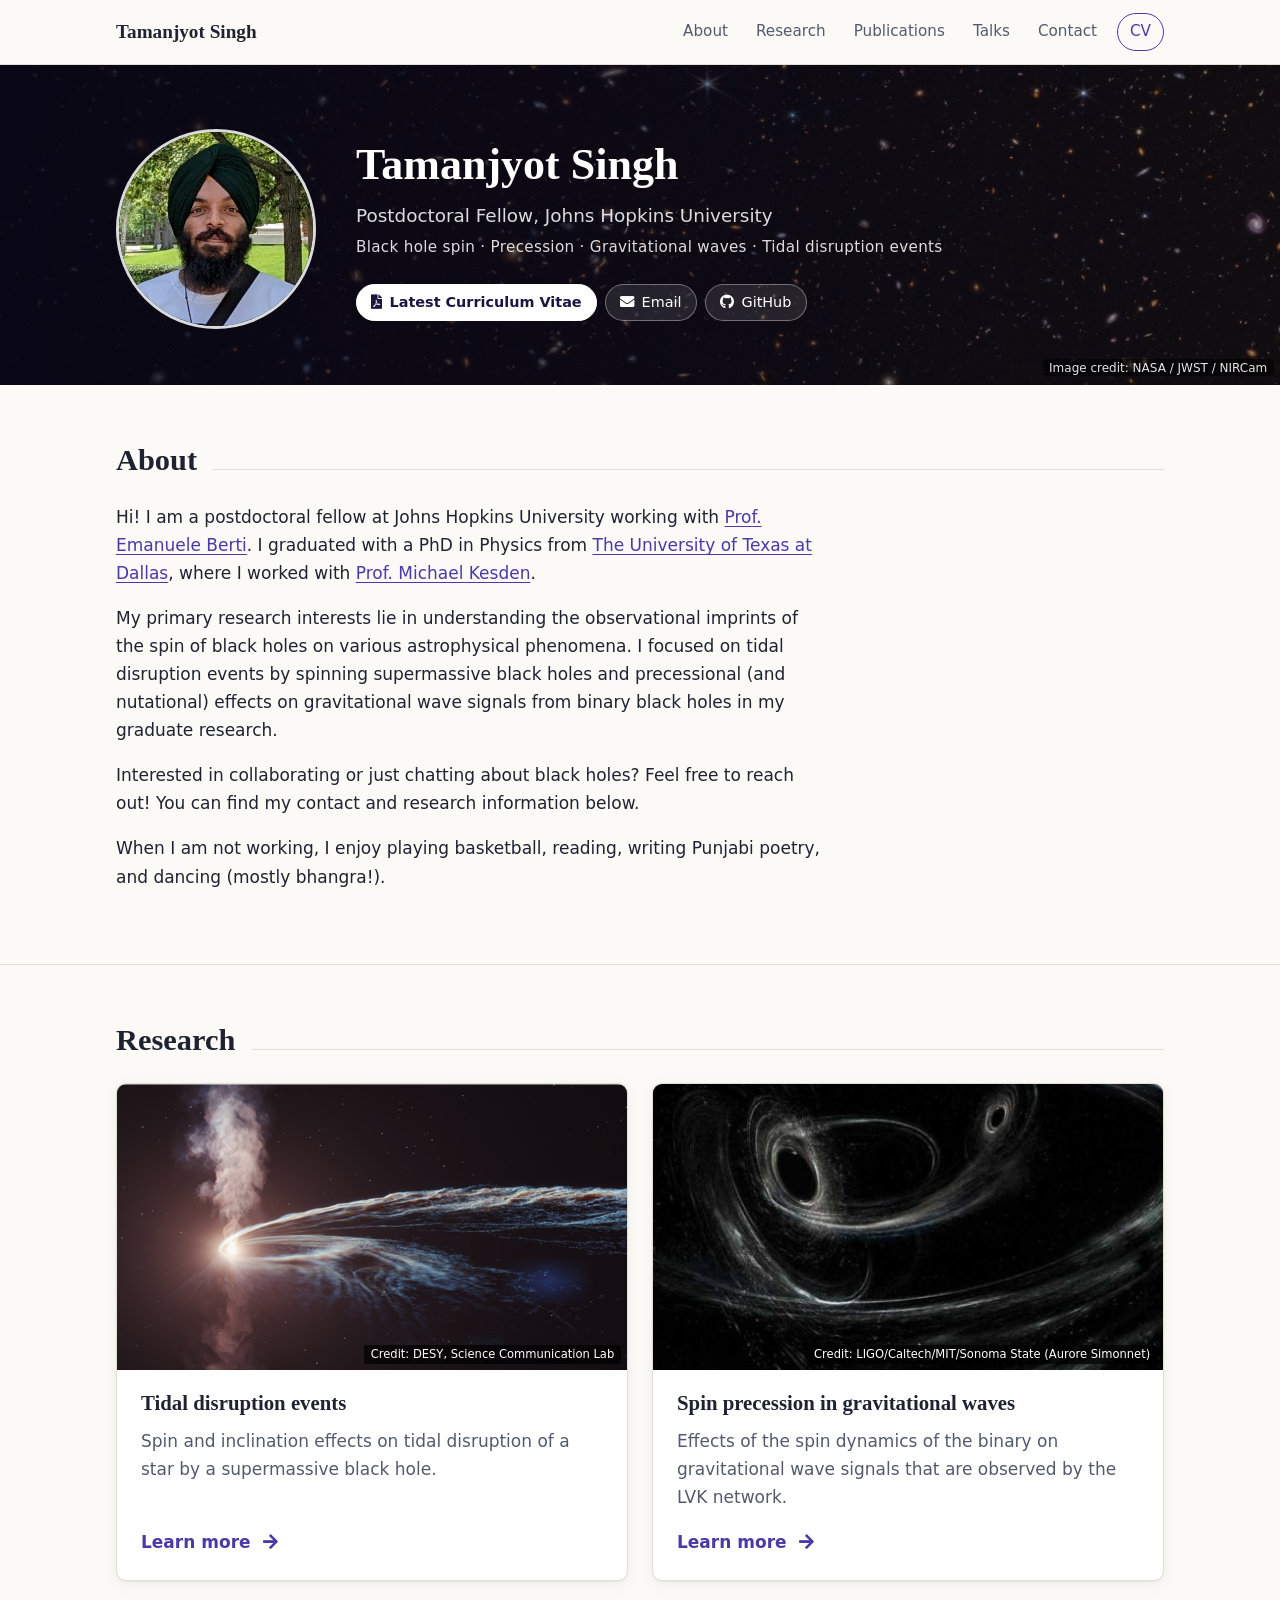
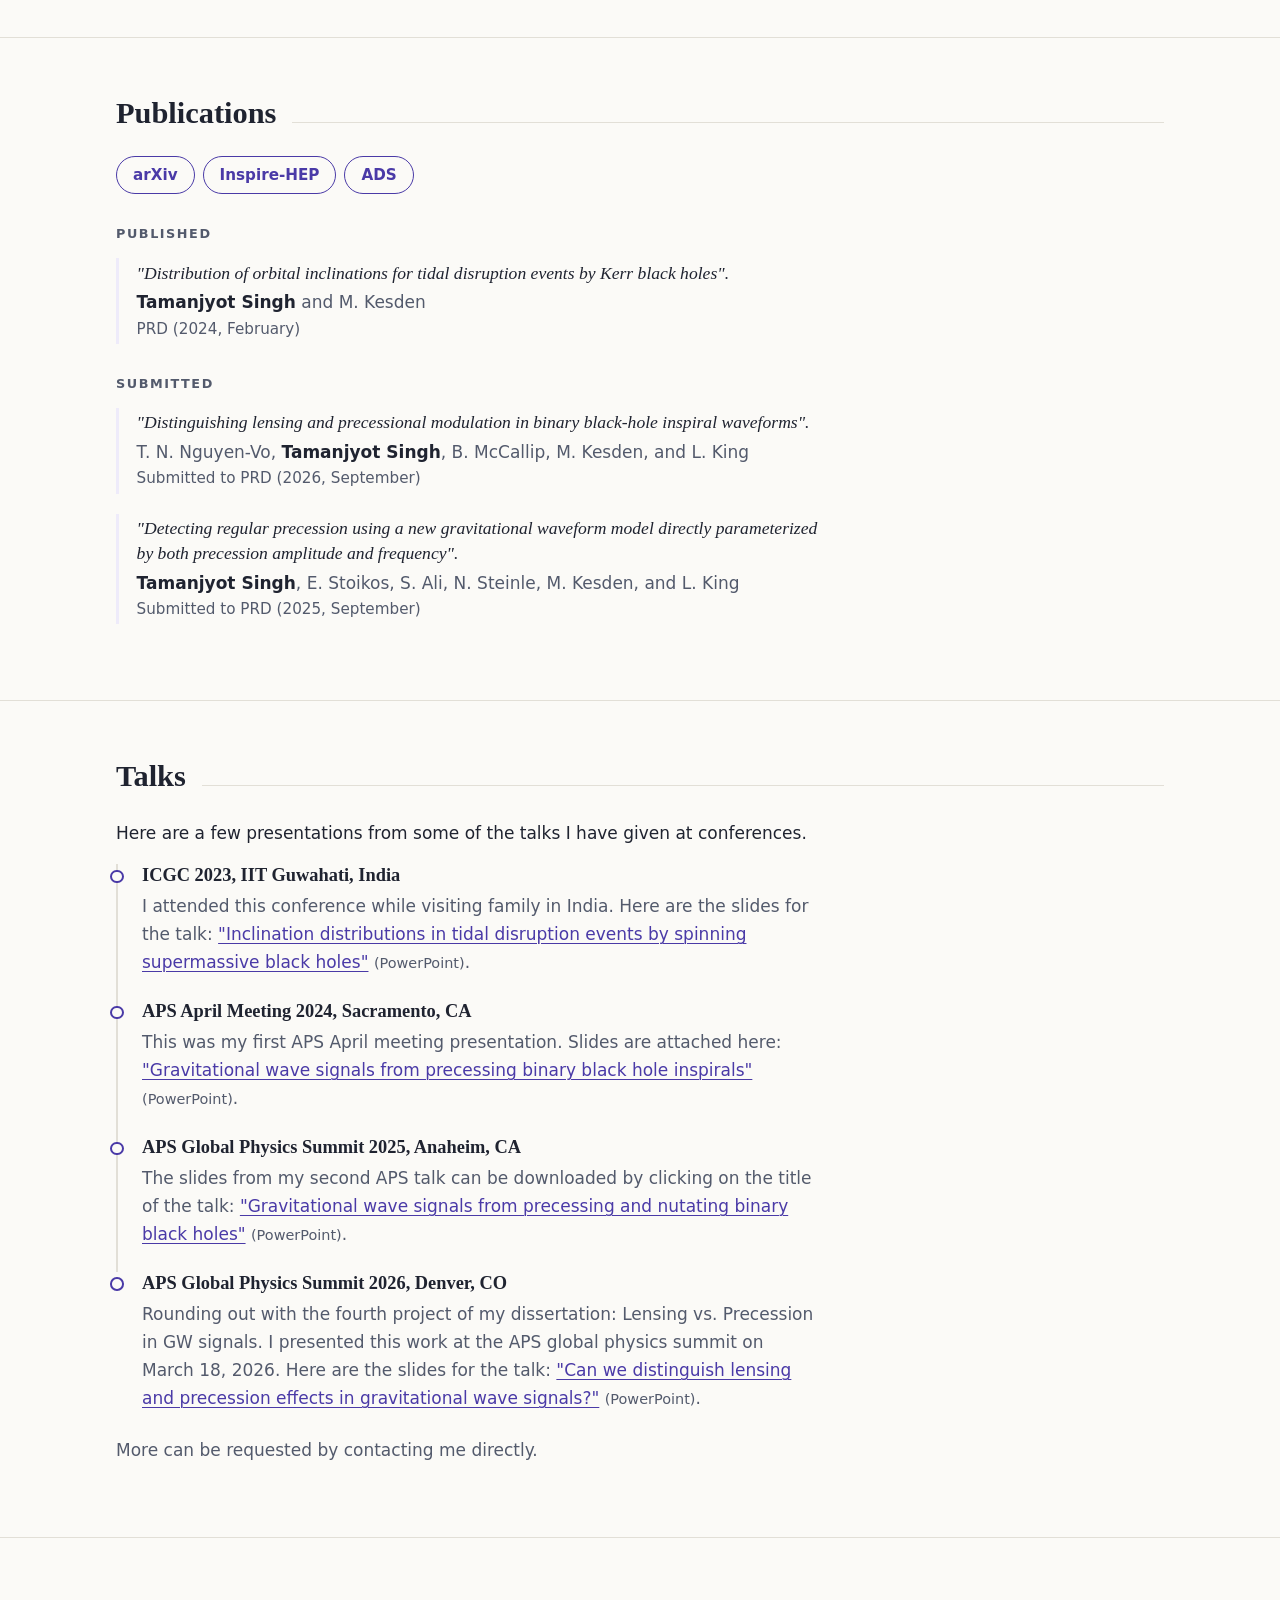
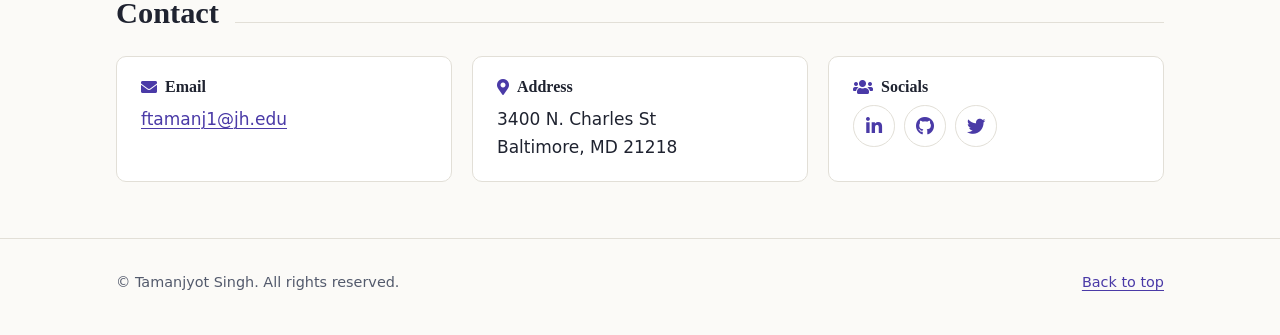
==== commit 5f485e8d: "Bring over CV update and app links; drop /classic/ - Updated CV PDF (previous version kept as taman_" ====
--- a/index.html
+++ b/index.html
@@ -39,7 +39,7 @@
 					<div>
 						<h1>Tamanjyot Singh</h1>
 						<p class="hero-role">Postdoctoral Fellow, Johns Hopkins University</p>
-						<p class="hero-topics">Gravitational waves &middot; Black hole spin &middot; Precession &middot; Tidal disruption events</p>
+						<p class="hero-topics">Black hole spin &middot; Precession &middot; Gravitational waves &middot; Tidal disruption events</p>
 						<ul class="hero-links">
 							<li><a href="doc/taman_CV.pdf" class="primary"><i class="fas fa-file-pdf" aria-hidden="true"></i> Latest Curriculum Vitae</a></li>
 							<li><a href="mailto:ftamanj1@jh.edu"><i class="fas fa-envelope" aria-hidden="true"></i> Email</a></li>
--- a/assets/css/redesign.css
+++ b/assets/css/redesign.css
@@ -332,10 +332,11 @@
 	}
 
 	.hero-credit {
-		bottom: 0.5rem;
+		bottom: 0.4rem;
 		font-size: 0.75rem;
+		margin: 0;
 		position: absolute;
-		right: 0.75rem;
+		right: 0.4rem;
 	}
 
 		.hero-credit a {
@@ -427,14 +428,15 @@
 }
 
 	.card-media {
-		aspect-ratio: 16 / 9;
 		margin: 0;
 		position: relative;
 	}
 
+		/* Ratio on the img (not the figure) so portrait images can't stretch the box. */
 		.card-media img {
+			aspect-ratio: 16 / 9;
 			display: block;
-			height: 100%;
+			height: auto;
 			object-fit: cover;
 			width: 100%;
 		}
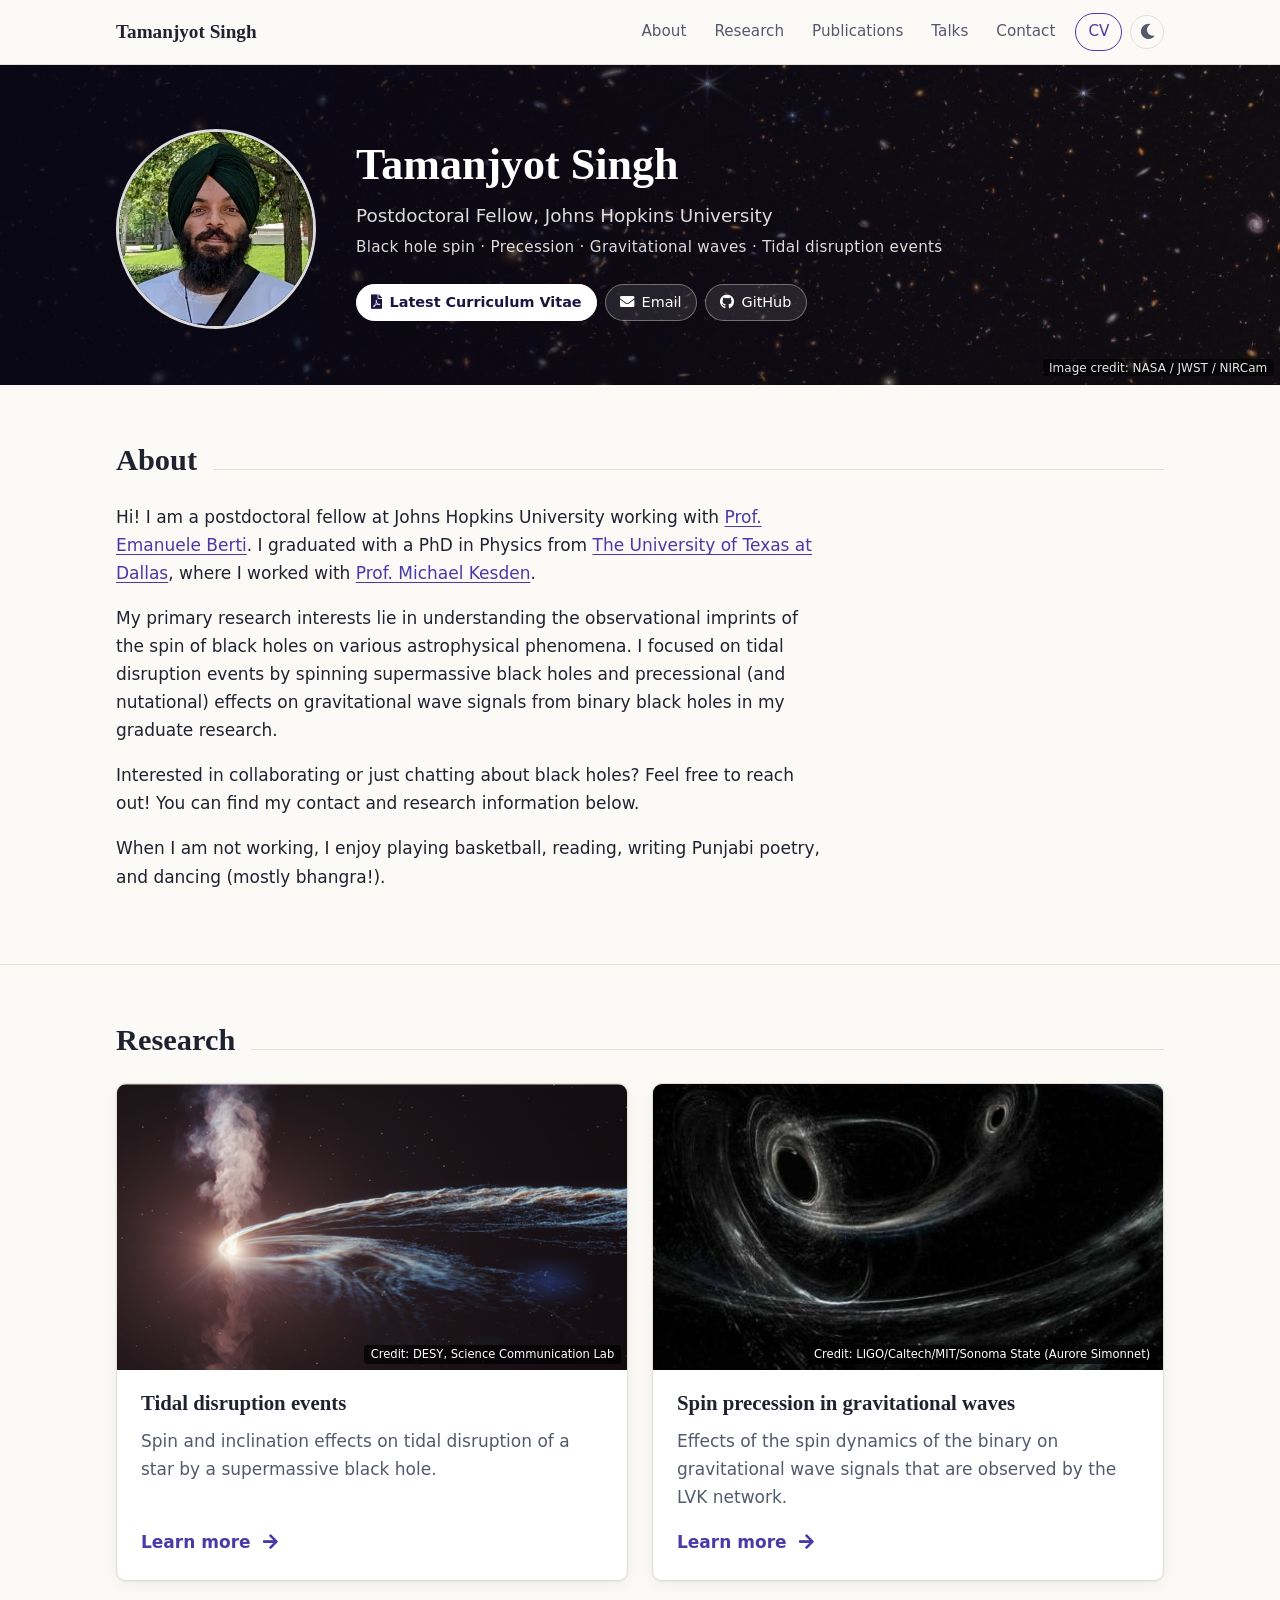
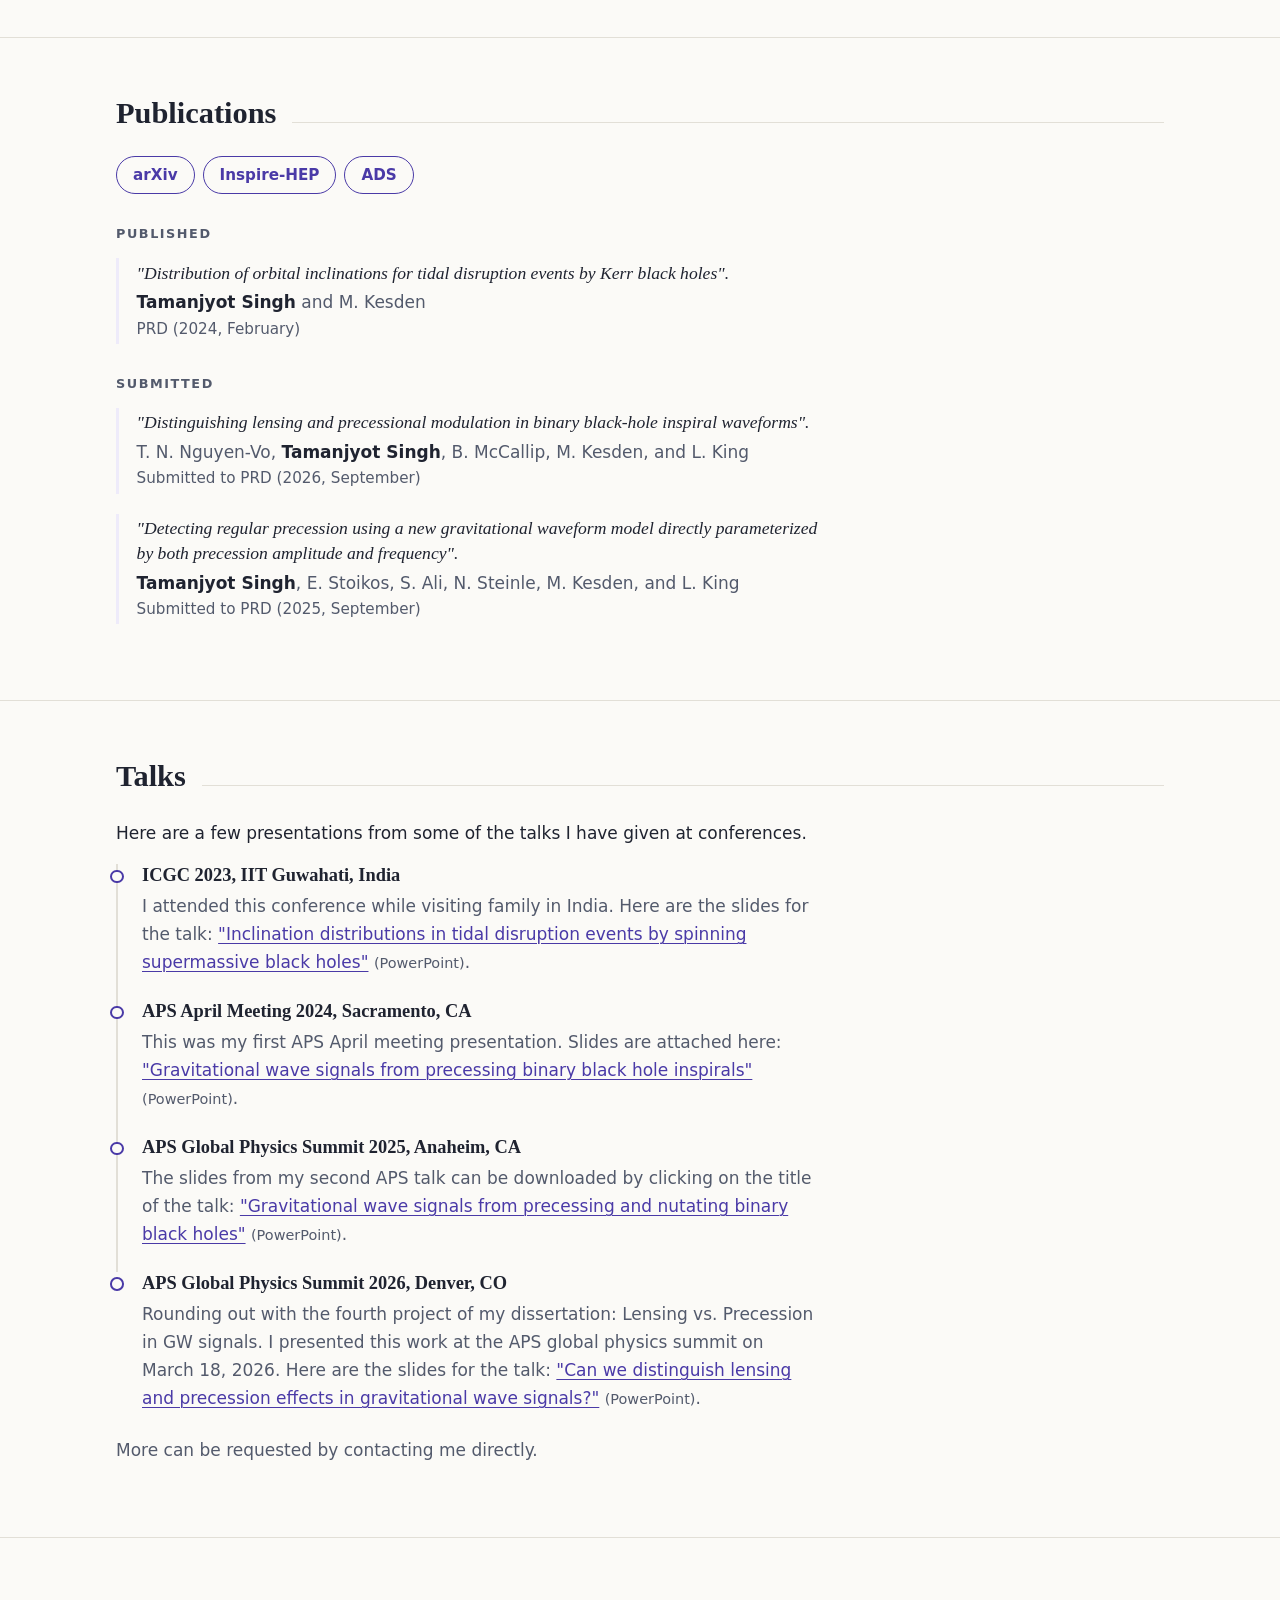
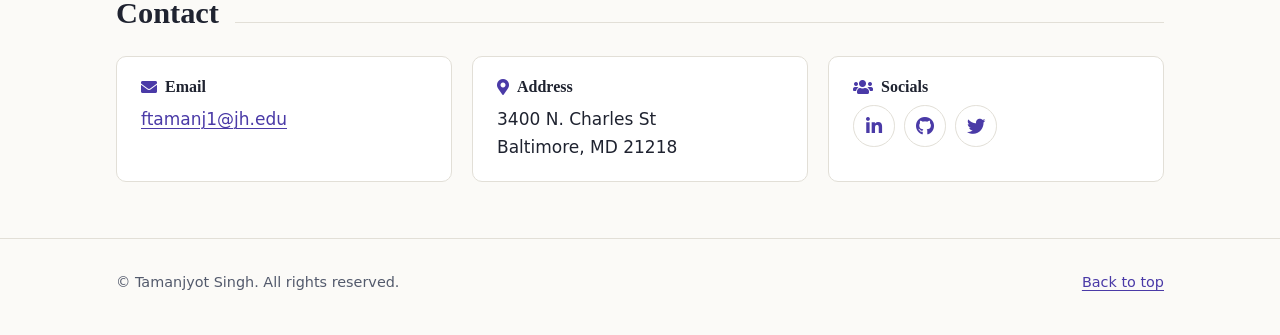
==== commit 63513a7c: "Add light/dark toggle; move kabit page into assets/ - Header button switches theme and remembers the" ====
--- a/index.html
+++ b/index.html
@@ -9,6 +9,7 @@
 		<link rel="apple-touch-icon" href="images/logos/jwst_hourglass_icon-180.png" />
 		<link rel="stylesheet" href="assets/css/fontawesome-all.min.css" />
 		<link rel="stylesheet" href="assets/css/redesign.css" />
+		<script src="assets/js/theme.js"></script>
 	</head>
 	<body>
 
@@ -25,6 +26,7 @@
 						<li><a href="#three">Talks</a></li>
 						<li><a href="#four">Contact</a></li>
 						<li><a href="doc/taman_CV.pdf" class="nav-cv">CV</a></li>
+						<li><button type="button" class="theme-toggle" aria-label="Dark mode" aria-pressed="false" hidden><i class="fas fa-moon" aria-hidden="true"></i><i class="fas fa-sun" aria-hidden="true"></i></button></li>
 					</ul>
 				</nav>
 			</div>
--- a/assets/css/redesign.css
+++ b/assets/css/redesign.css
@@ -1,6 +1,6 @@
 /*
-	Redesign option: a light, typographic academic layout with an automatic
-	dark mode. Standalone (does not use main.css or the template JS).
+	Redesign option: a light, typographic academic layout with a dark mode
+	(system setting or header toggle). Standalone (does not use main.css or the template JS).
 	Icons come from the bundled fontawesome-all.min.css.
 */
 
@@ -27,11 +27,14 @@
 	--prose: 44rem;
 	--header-h: 4rem;
 
-	color-scheme: light dark;
-}
+	color-scheme: light;
+}
+
+/* Dark tokens: follow the system setting unless the toggle chose a theme
+   (data-theme on <html>, set by theme.js). Keep the two blocks in sync. */
 
 @media (prefers-color-scheme: dark) {
-	:root {
+	:root:not([data-theme="light"]) {
 		--bg: #0f0d1e;
 		--surface: #18152c;
 		--text: #e9e7f2;
@@ -42,7 +45,22 @@
 		--accent-soft: #241f42;
 		--focus: #67edf0;
 		--shadow: 0 1px 2px rgba(0, 0, 0, 0.4), 0 4px 16px rgba(0, 0, 0, 0.3);
-	}
+		color-scheme: dark;
+	}
+}
+
+:root[data-theme="dark"] {
+	--bg: #0f0d1e;
+	--surface: #18152c;
+	--text: #e9e7f2;
+	--muted: #b4b0c8;
+	--border: #2d2948;
+	--accent: #b0a4ff;
+	--accent-strong: #d3cbff;
+	--accent-soft: #241f42;
+	--focus: #67edf0;
+	--shadow: 0 1px 2px rgba(0, 0, 0, 0.4), 0 4px 16px rgba(0, 0, 0, 0.3);
+	color-scheme: dark;
 }
 
 /* Base */
@@ -220,6 +238,37 @@
 					background: var(--accent);
 					color: var(--surface);
 				}
+
+		/* Light/dark toggle (shown by theme.js; icon shows the theme you'd switch to). */
+		.theme-toggle {
+			align-items: center;
+			background: none;
+			border: 1px solid var(--border);
+			border-radius: 999px;
+			color: var(--muted);
+			cursor: pointer;
+			display: inline-flex;
+			font: inherit;
+			font-size: 0.95rem;
+			height: 2.1rem;
+			justify-content: center;
+			margin-left: 0.25rem;
+			width: 2.1rem;
+		}
+
+			.theme-toggle[hidden] {
+				display: none;
+			}
+
+			.theme-toggle:hover {
+				background: var(--accent-soft);
+				color: var(--text);
+			}
+
+			.theme-toggle[aria-pressed="true"] .fa-moon,
+			.theme-toggle[aria-pressed="false"] .fa-sun {
+				display: none;
+			}
 
 	@media (max-width: 760px) {
 
